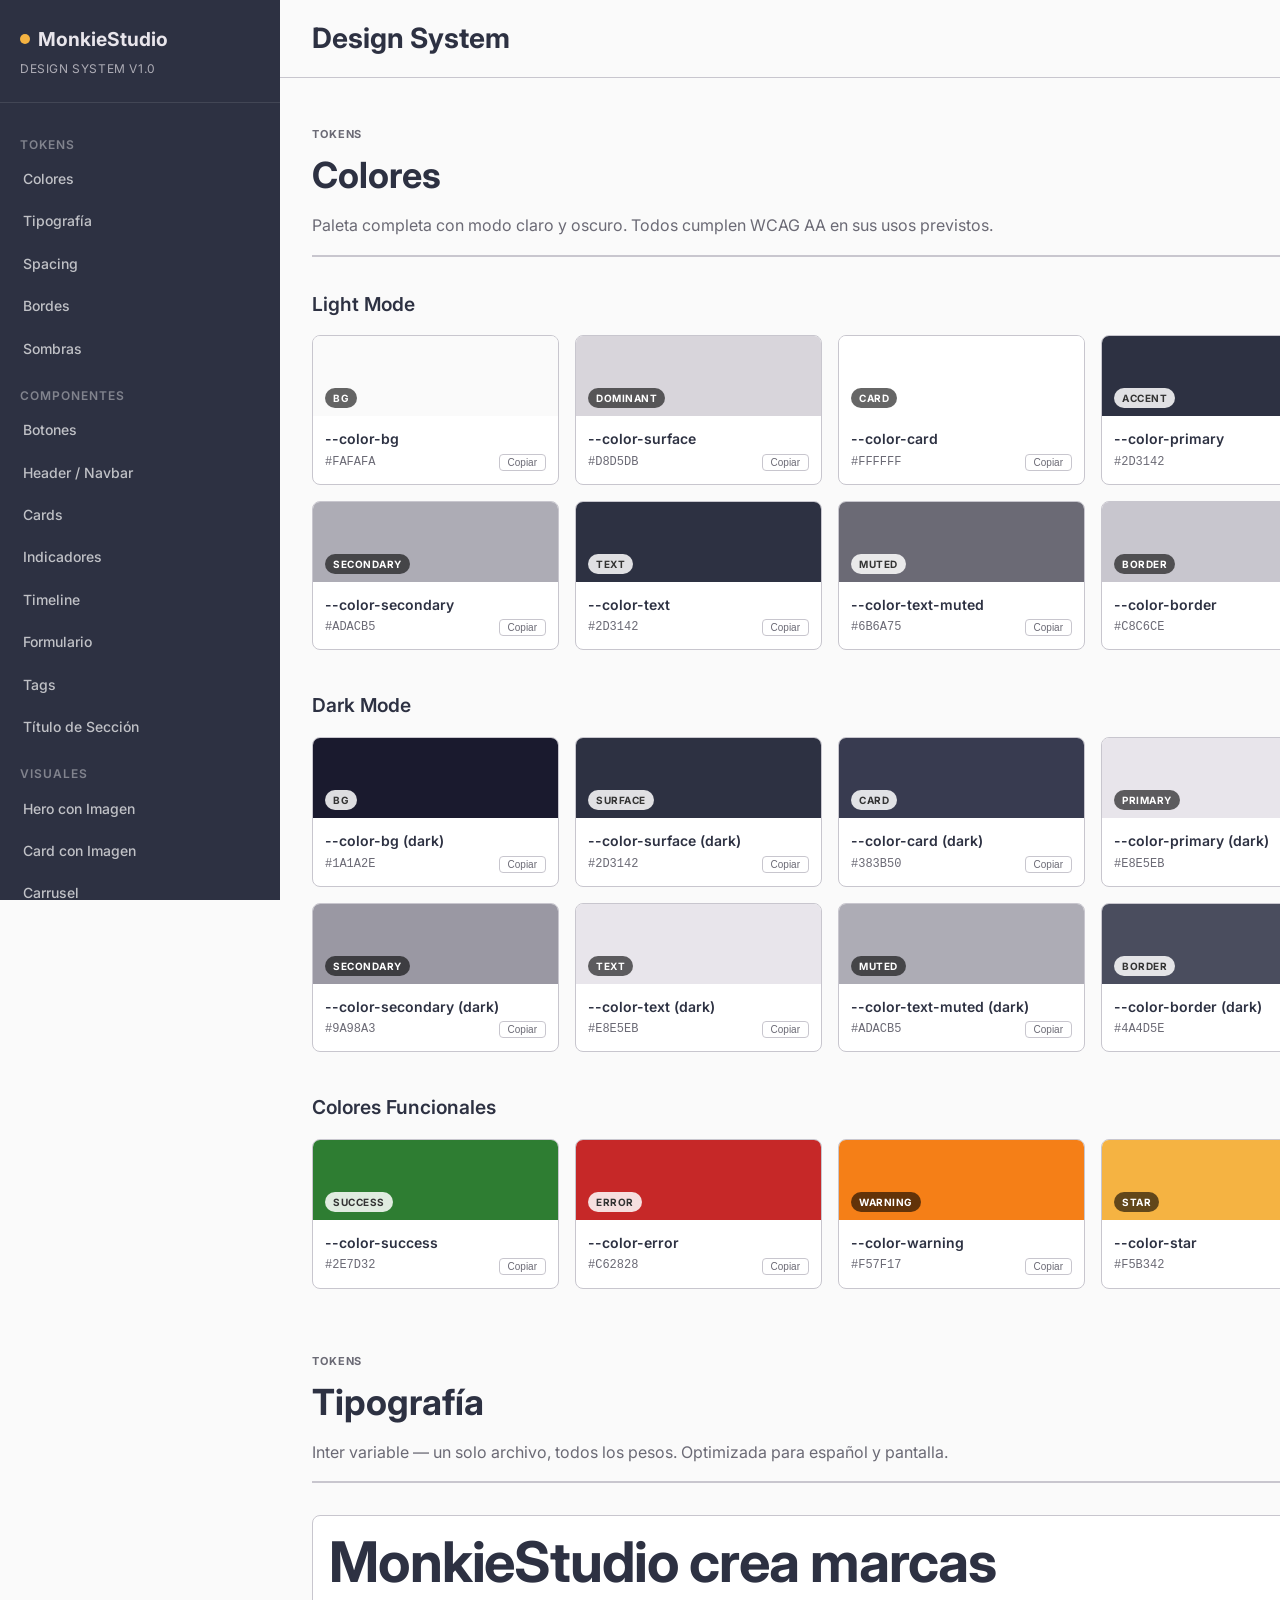
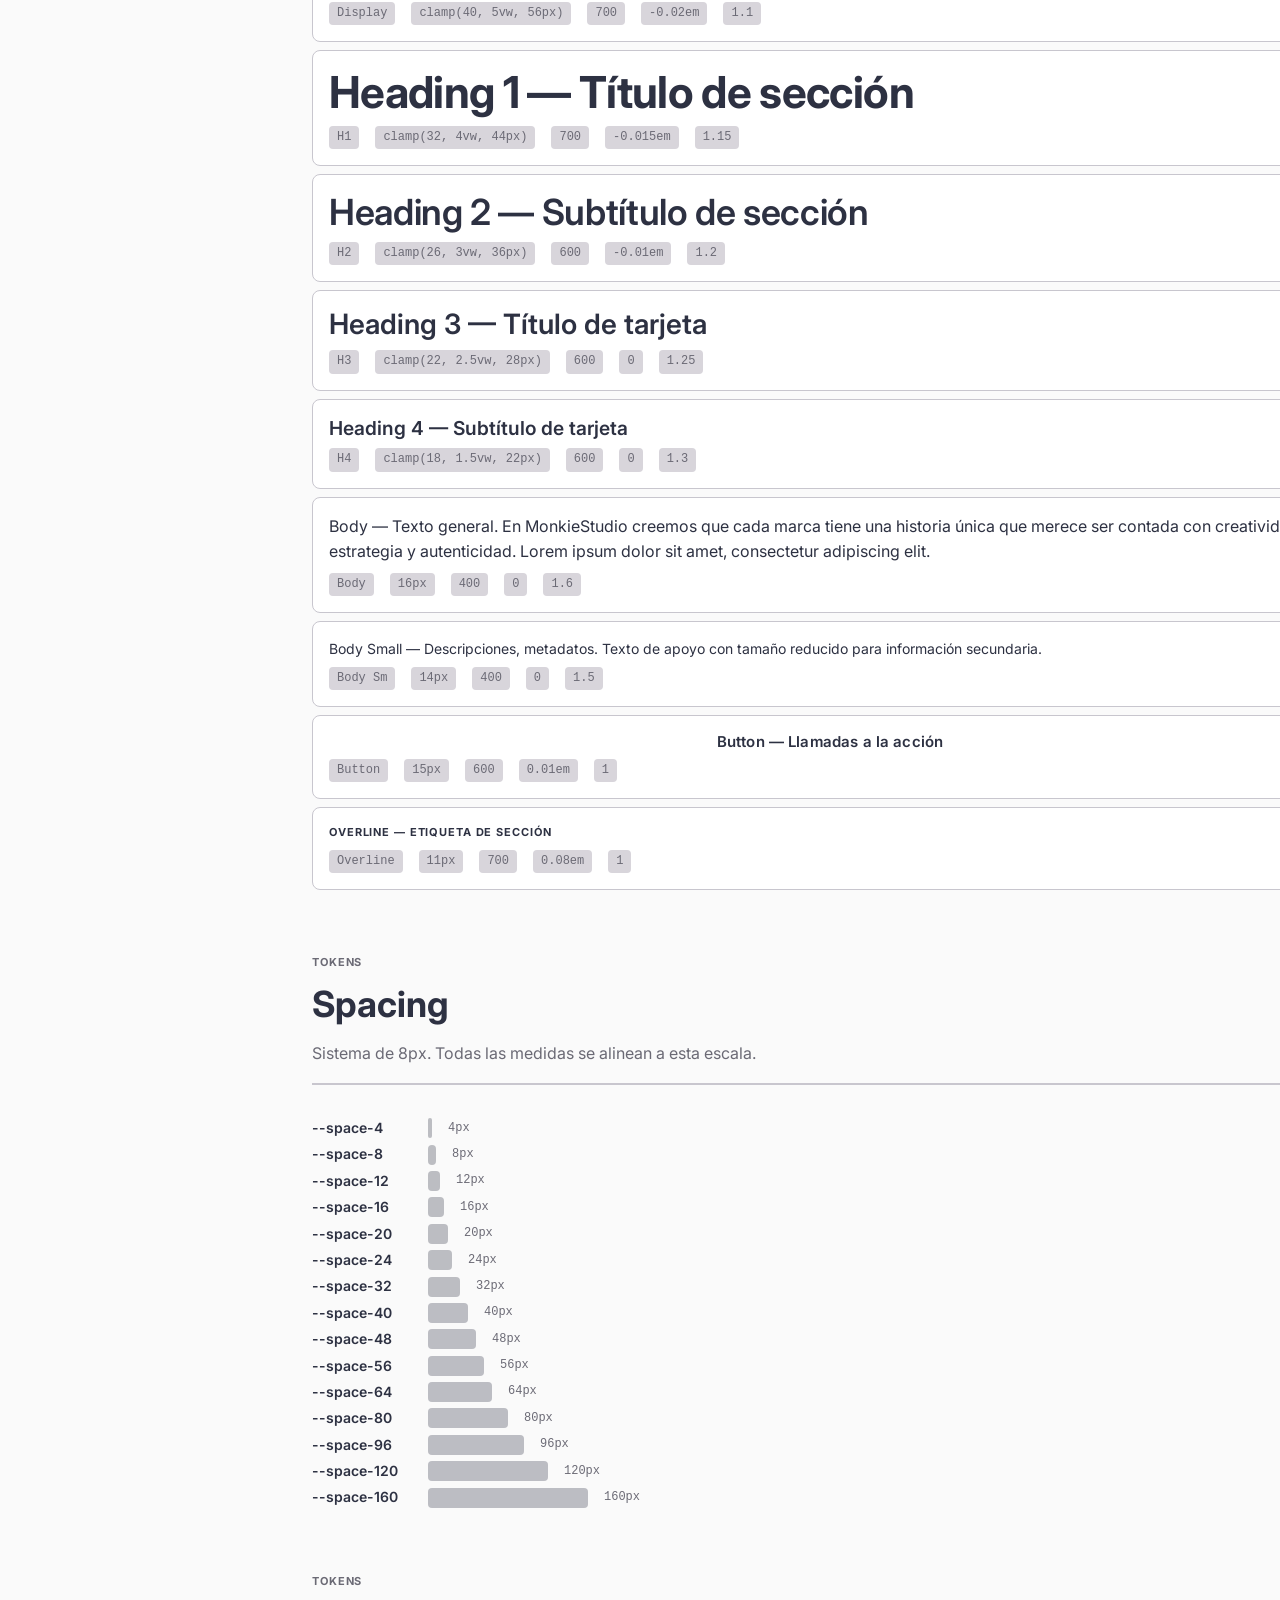
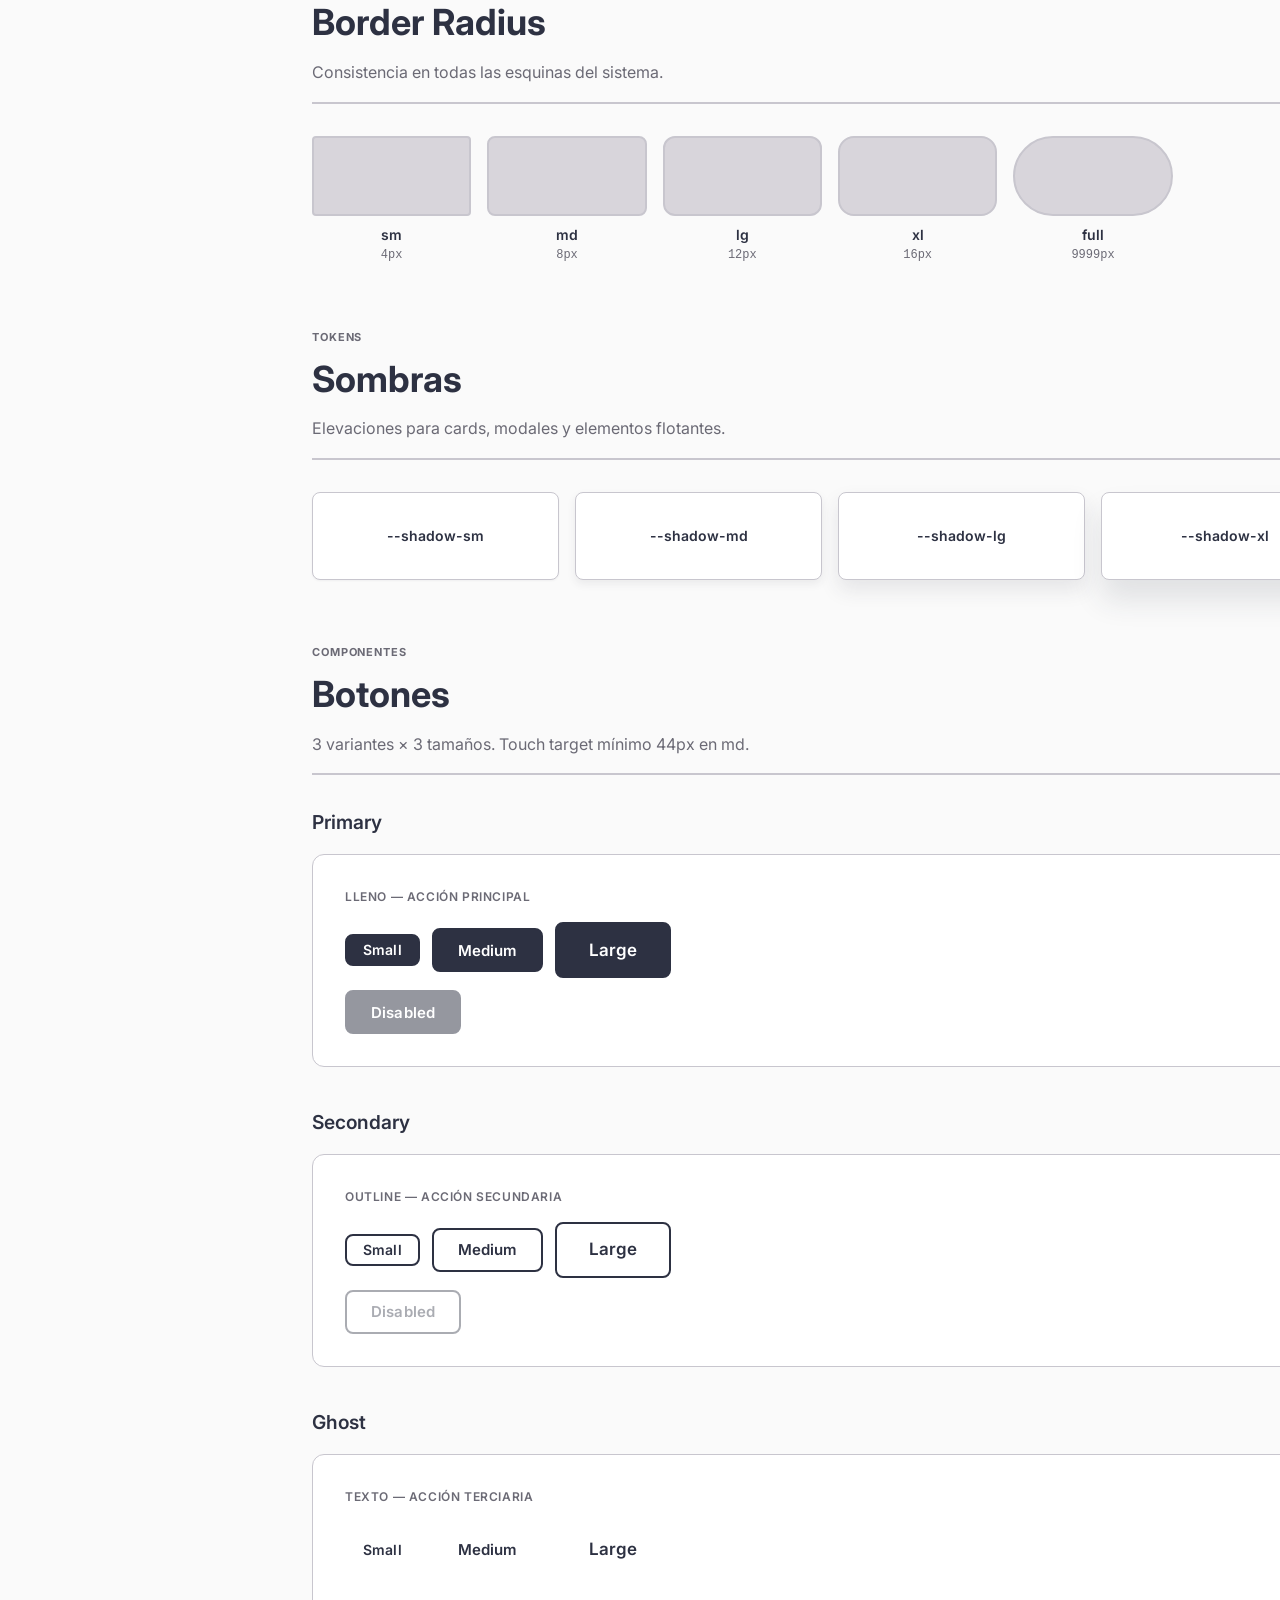
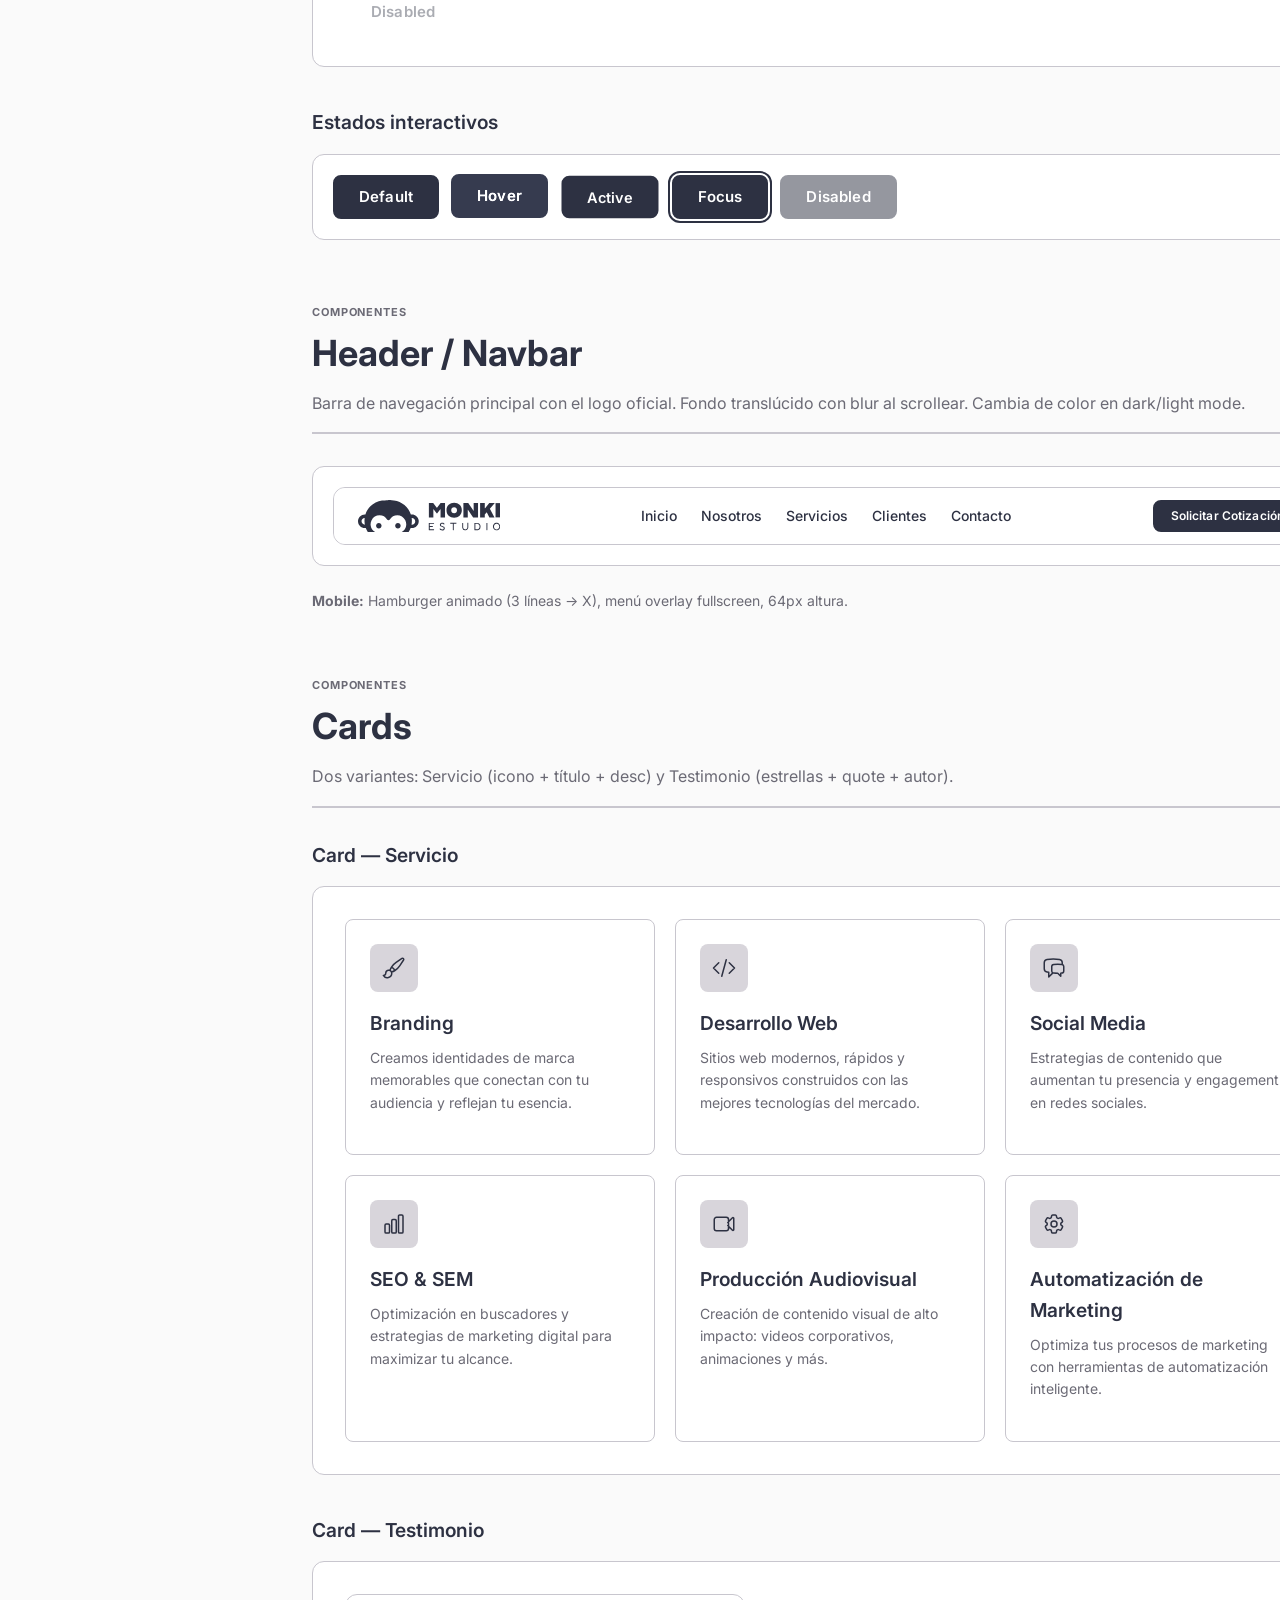
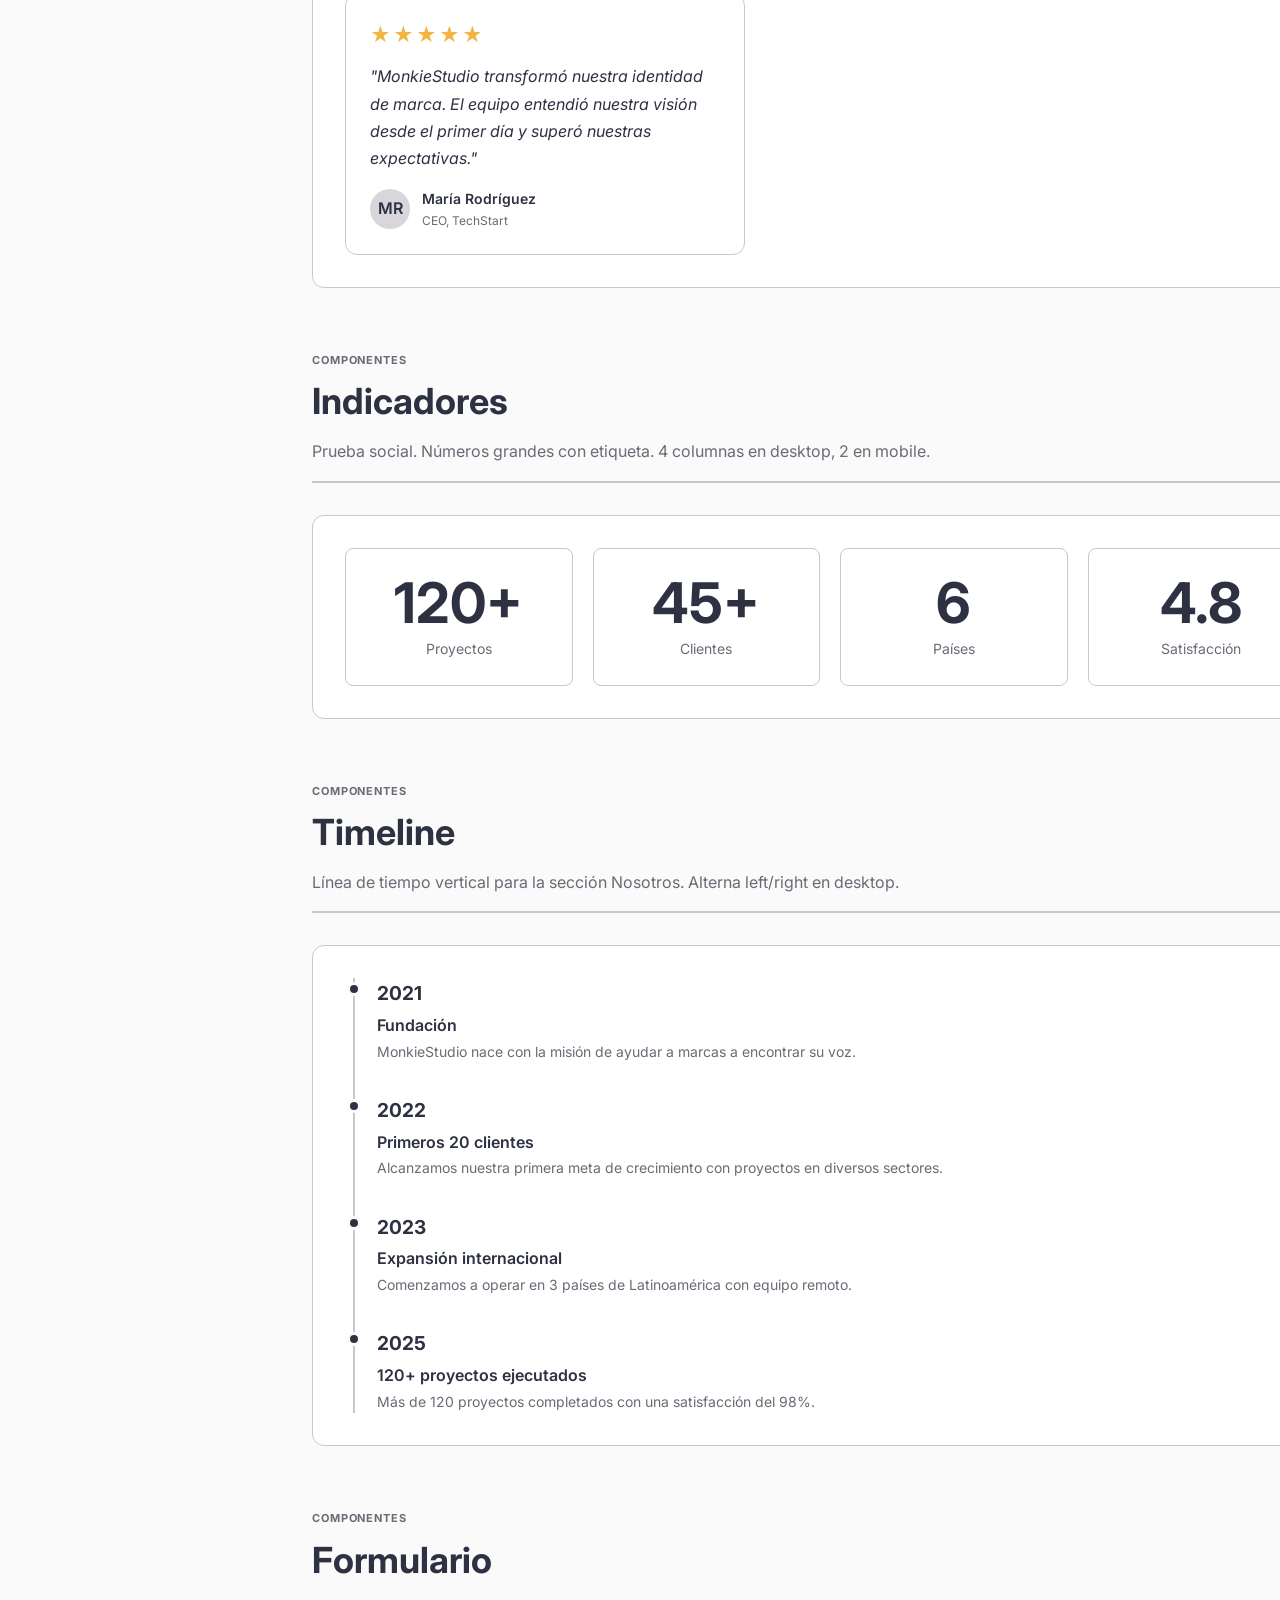
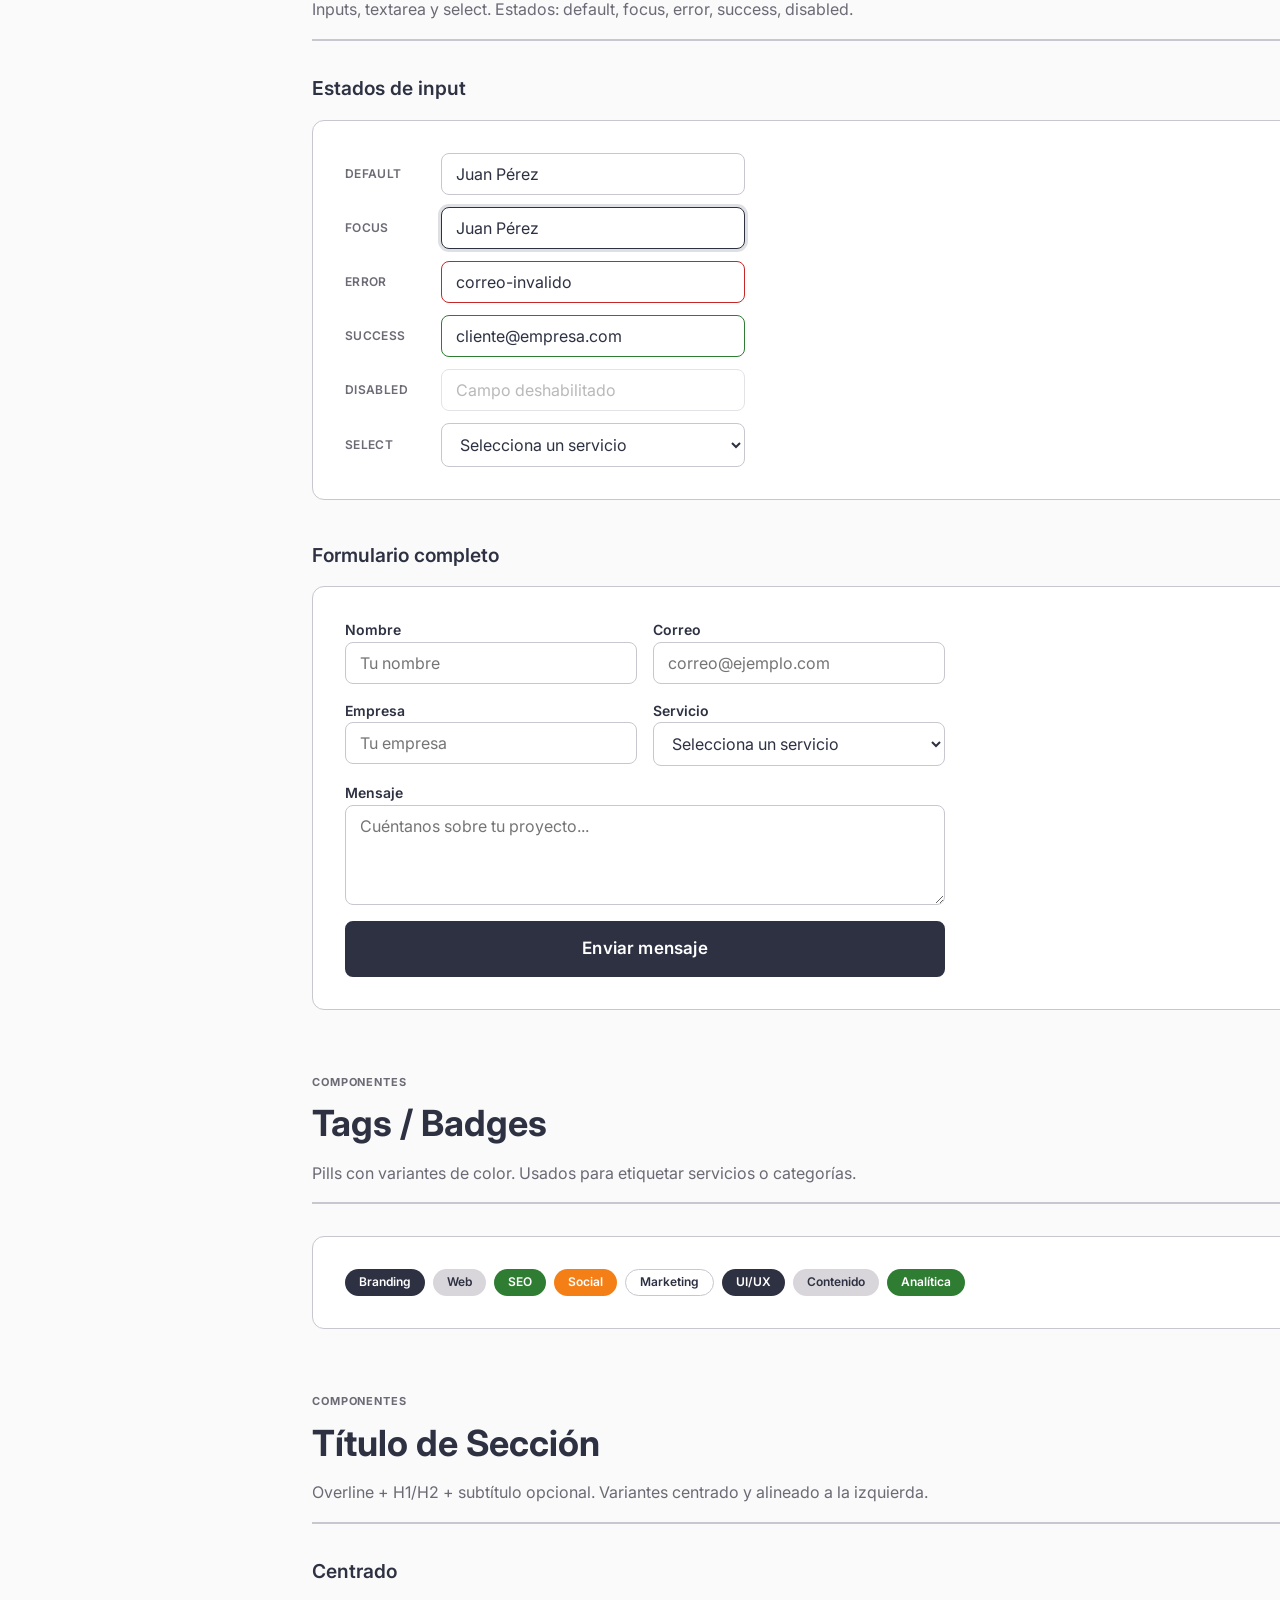
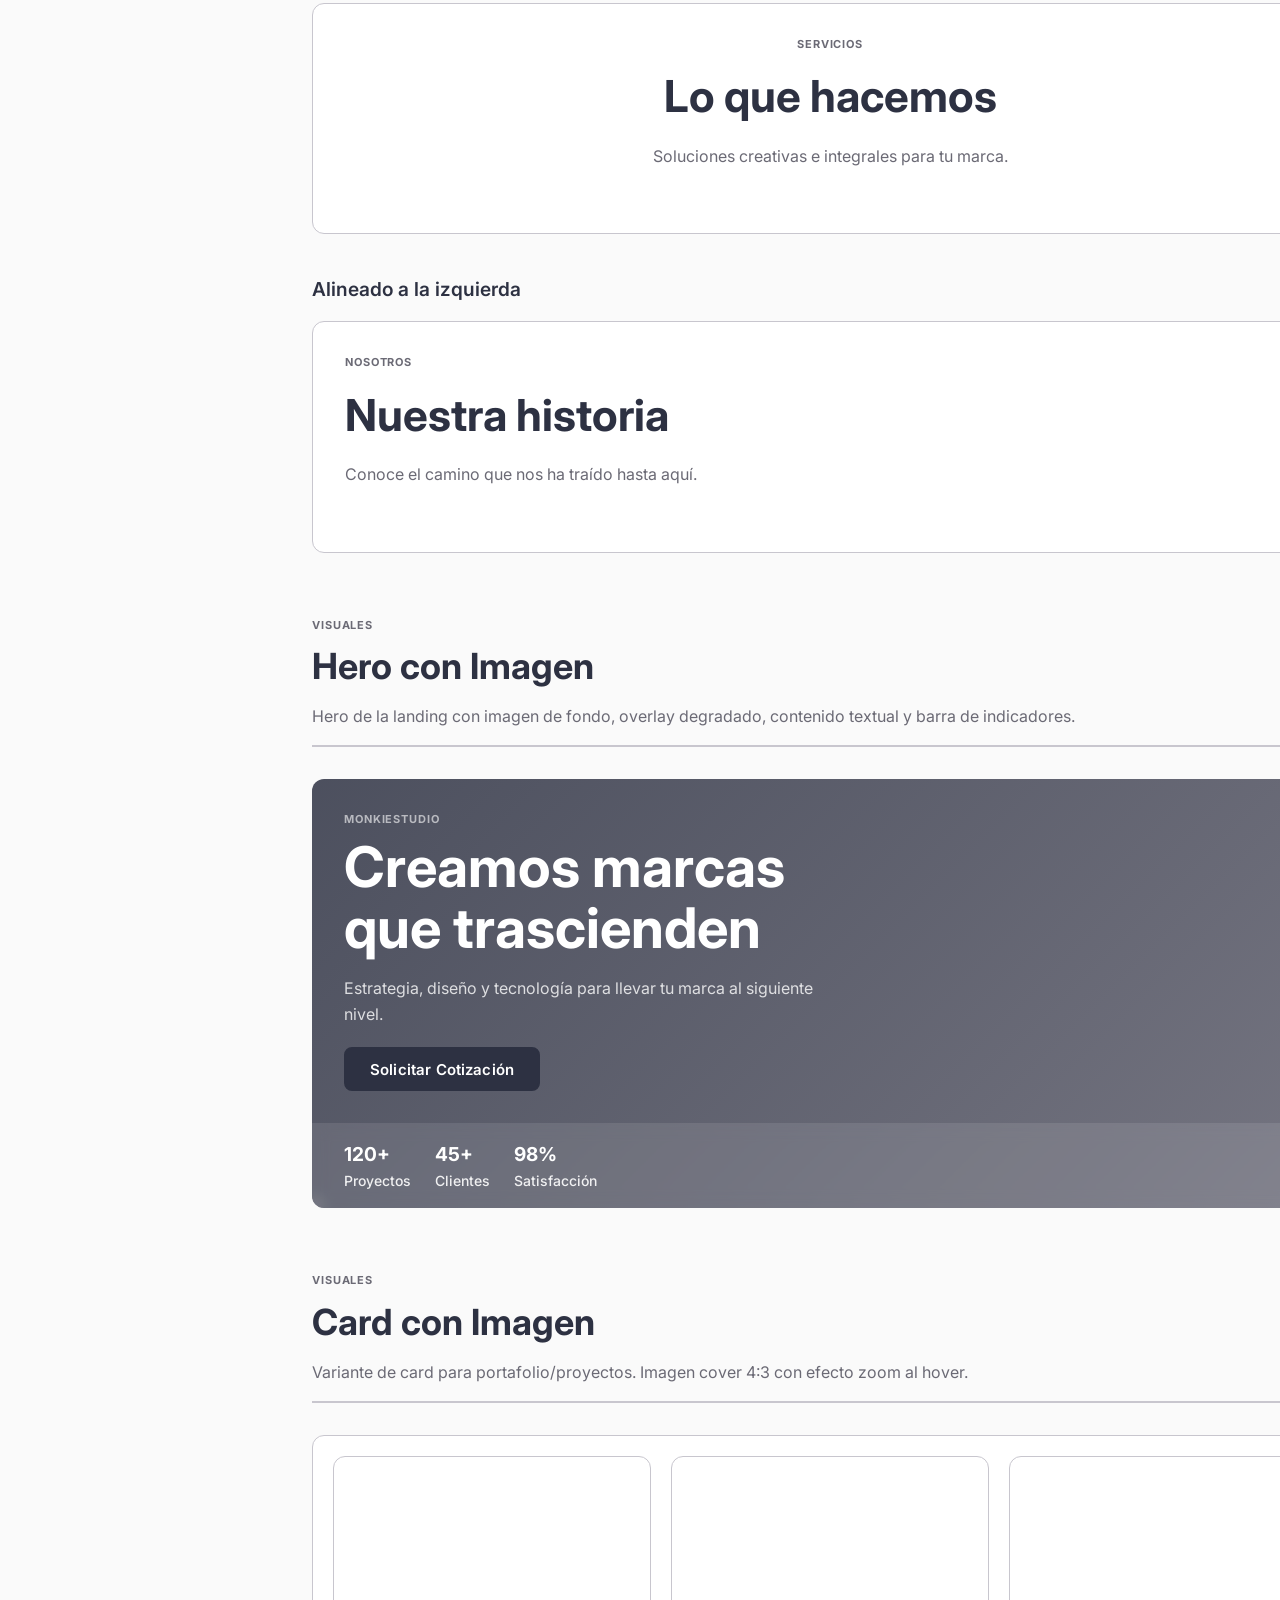
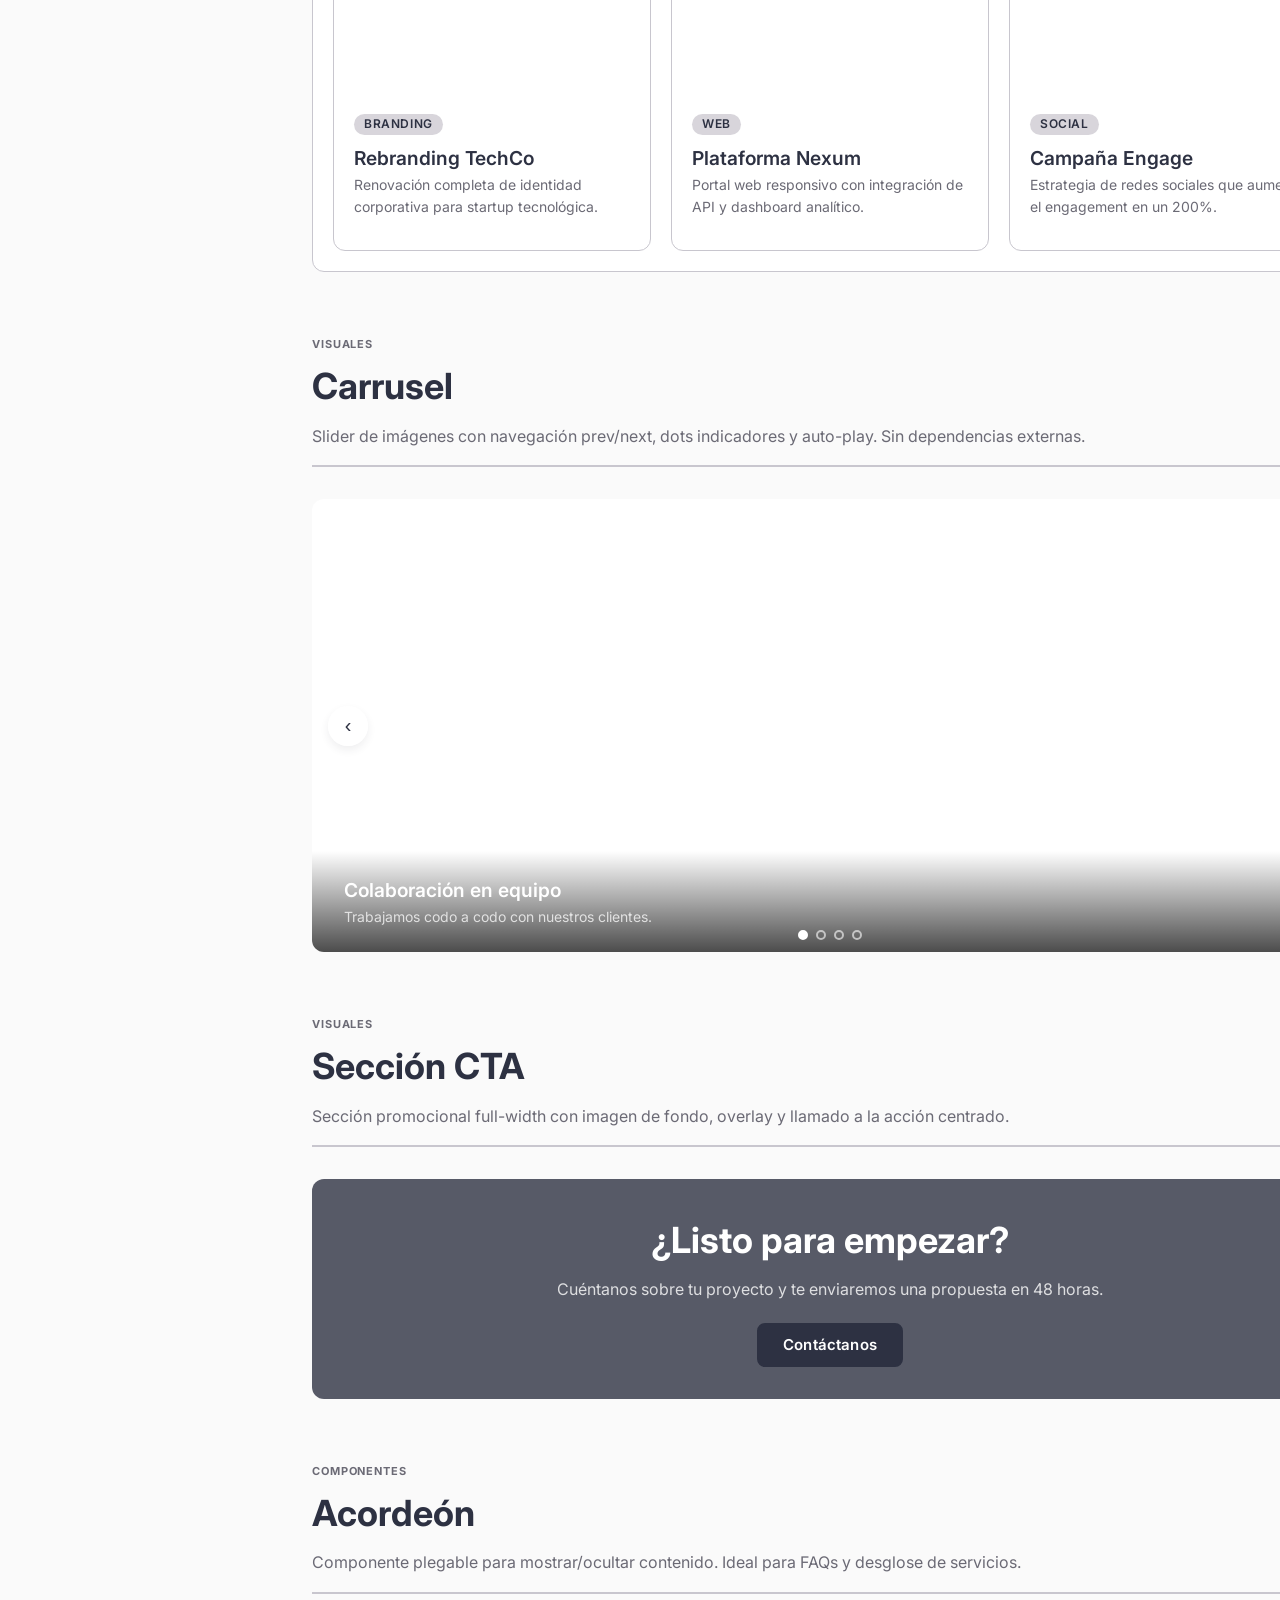
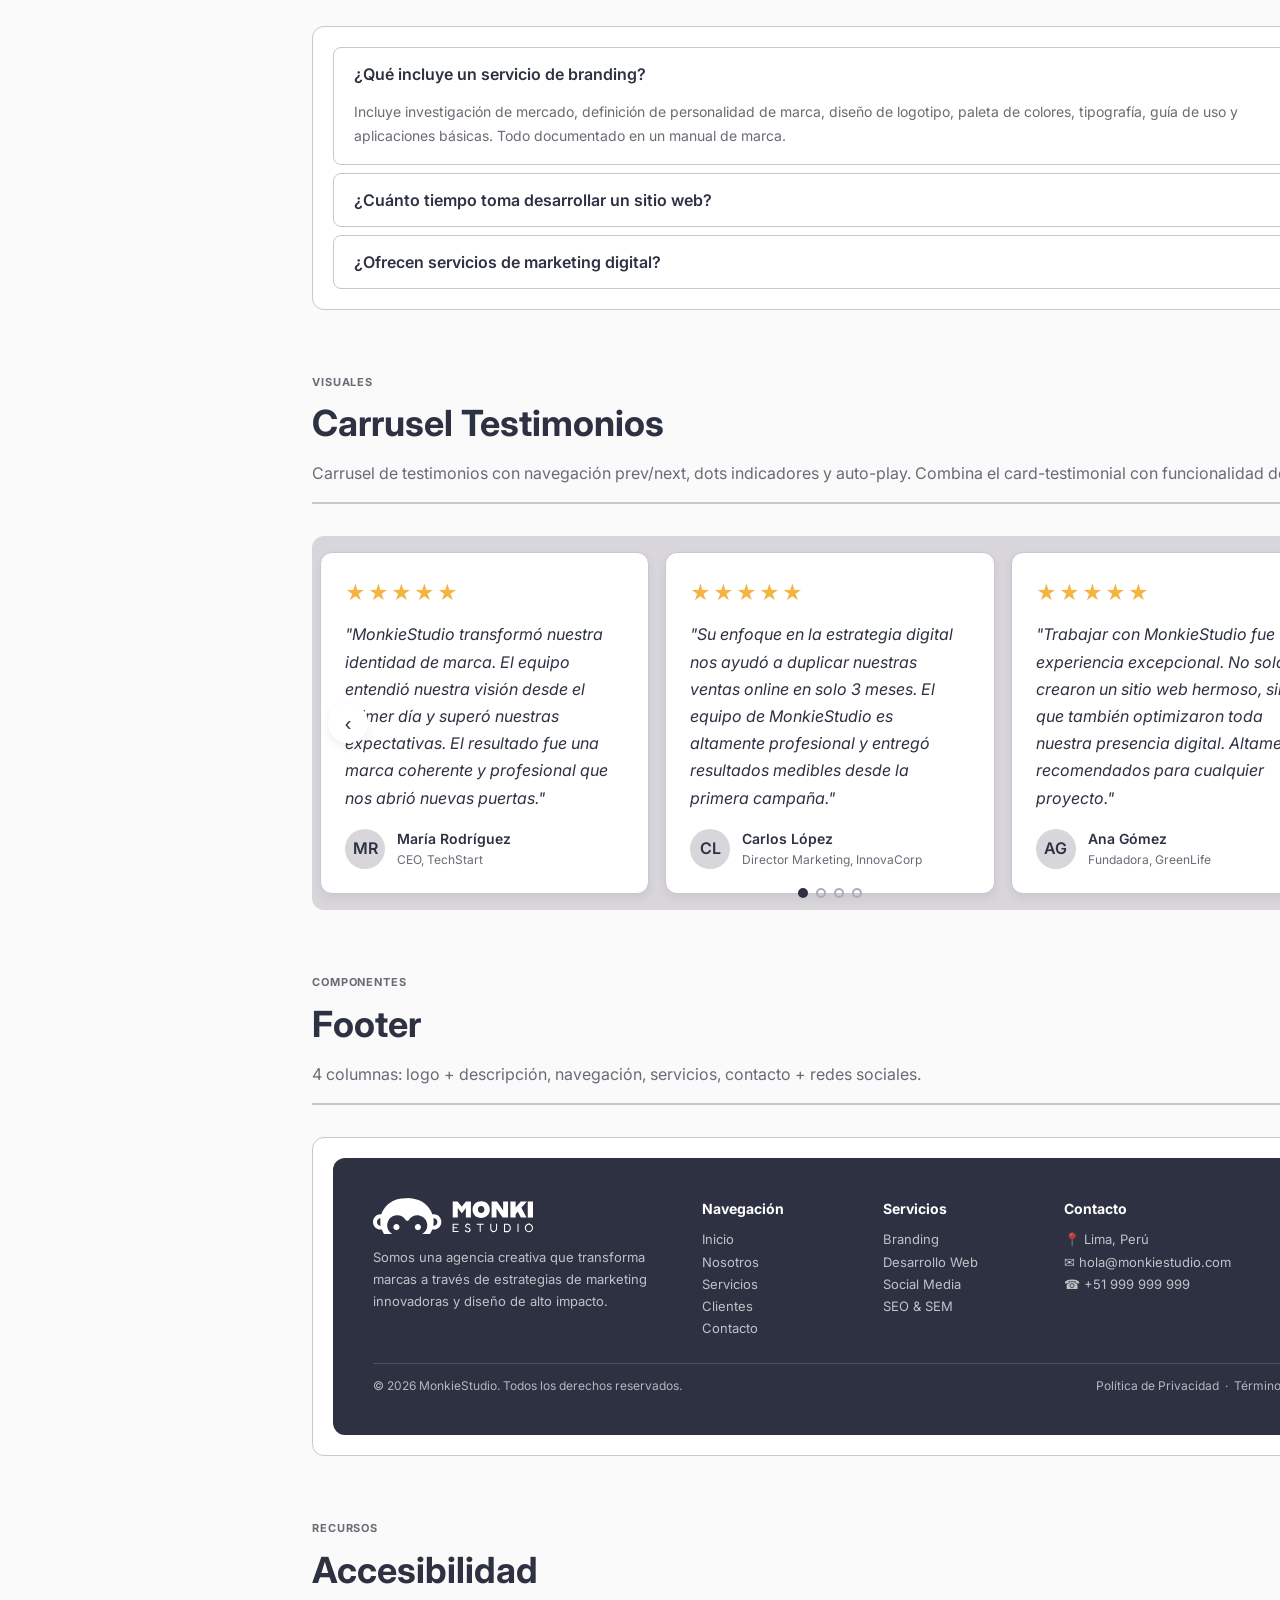
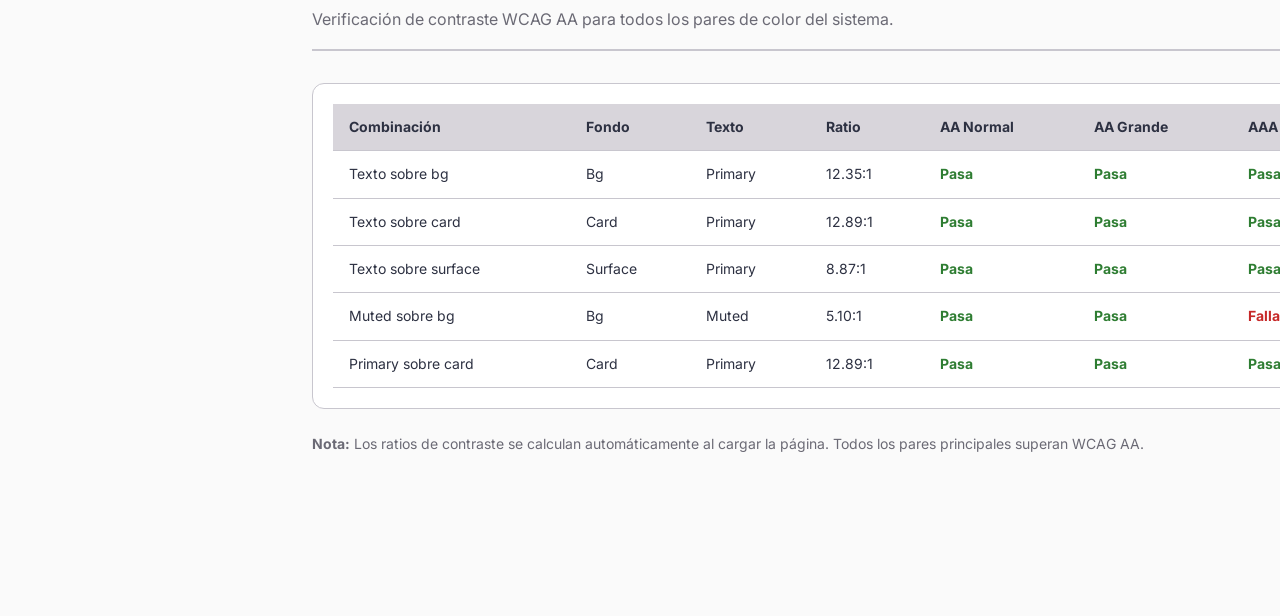
==== design-system.html @ 29a19bb0 "Primera version 1" ====
<!DOCTYPE html>
<html lang="es" data-theme="light">
<head>
  <meta charset="UTF-8">
  <meta name="viewport" content="width=device-width, initial-scale=1.0">
  <title>Design System — MonkieStudio</title>
  <link rel="preconnect" href="https://fonts.googleapis.com">
  <link rel="preconnect" href="https://fonts.gstatic.com" crossorigin>
  <link href="https://fonts.googleapis.com/css2?family=Inter:opsz,wght@14..32,300..700&display=swap" rel="stylesheet">
  <style>
    /* ===== DESIGN TOKENS ===== */
    :root {
      /* Light Mode */
      --color-bg: #FAFAFA;
      --color-surface: #D8D5DB;
      --color-card: #FFFFFF;
      --color-primary: #2D3142;
      --color-secondary: #ADACB5;
      --color-text: #2D3142;
      --color-text-muted: #6B6A75;
      --color-border: #C8C6CE;
      --color-success: #2E7D32;
      --color-error: #C62828;
      --color-warning: #F57F17;
      --color-star: #F5B342;
      --color-sidebar-bg: #2D3142;
      --color-sidebar-text: #E8E5EB;
      --color-sidebar-hover: #383B50;
      --color-sidebar-active: #4A4D5E;

      /* Typography */
      --font-family: 'Inter', -apple-system, BlinkMacSystemFont, sans-serif;
      --fs-display: clamp(2.5rem, 5vw, 3.5rem);
      --fs-h1: clamp(2rem, 4vw, 2.75rem);
      --fs-h2: clamp(1.625rem, 3vw, 2.25rem);
      --fs-h3: clamp(1.375rem, 2.5vw, 1.75rem);
      --fs-h4: clamp(1.125rem, 1.5vw, 1.375rem);
      --fs-body: 1rem;
      --fs-body-sm: 0.875rem;
      --fs-btn: 0.9375rem;
      --fs-caption: 0.75rem;
      --fs-overline: 0.6875rem;

      /* Spacing */
      --space-2: 2px;
      --space-4: 4px;
      --space-8: 8px;
      --space-12: 12px;
      --space-16: 16px;
      --space-20: 20px;
      --space-24: 24px;
      --space-32: 32px;
      --space-40: 40px;
      --space-48: 48px;
      --space-56: 56px;
      --space-64: 64px;
      --space-80: 80px;
      --space-96: 96px;
      --space-120: 120px;
      --space-160: 160px;

      /* Border Radius */
      --radius-sm: 4px;
      --radius-md: 8px;
      --radius-lg: 12px;
      --radius-xl: 16px;
      --radius-full: 9999px;

      /* Shadows */
      --shadow-sm: 0 1px 2px rgba(45,49,66,0.05);
      --shadow-md: 0 4px 8px rgba(45,49,66,0.08);
      --shadow-lg: 0 10px 20px rgba(45,49,66,0.10);
      --shadow-xl: 0 20px 30px rgba(45,49,66,0.12);

      --sidebar-width: 280px;
    }

    [data-theme="dark"] {
      --color-bg: #1A1A2E;
      --color-surface: #2D3142;
      --color-card: #383B50;
      --color-primary: #E8E5EB;
      --color-secondary: #9A98A3;
      --color-text: #E8E5EB;
      --color-text-muted: #ADACB5;
      --color-border: #4A4D5E;
      --color-success: #66BB6A;
      --color-error: #EF5350;
      --color-warning: #FFB74D;
      --color-star: #F5B342;
      --color-sidebar-bg: #0D0D1A;
      --color-sidebar-text: #E8E5EB;
      --color-sidebar-hover: #2D3142;
      --color-sidebar-active: #383B50;

      --shadow-sm: 0 1px 2px rgba(0,0,0,0.3);
      --shadow-md: 0 4px 8px rgba(0,0,0,0.4);
      --shadow-lg: 0 10px 20px rgba(0,0,0,0.5);
      --shadow-xl: 0 20px 30px rgba(0,0,0,0.6);
    }

    /* ===== RESET ===== */
    *, *::before, *::after {
      margin: 0;
      padding: 0;
      box-sizing: border-box;
    }

    html {
      scroll-behavior: smooth;
      scroll-padding-top: 24px;
    }

    body {
      font-family: var(--font-family);
      background: var(--color-bg);
      color: var(--color-text);
      line-height: 1.6;
      transition: background 0.3s ease, color 0.3s ease;
      display: flex;
    }

    /* ===== SIDEBAR ===== */
    .sidebar {
      position: fixed;
      top: 0;
      left: 0;
      width: var(--sidebar-width);
      height: 100vh;
      background: var(--color-sidebar-bg);
      color: var(--color-sidebar-text);
      z-index: 1000;
      overflow-y: auto;
      display: flex;
      flex-direction: column;
      transition: transform 0.3s ease;
    }

    .sidebar-header {
      padding: var(--space-24) var(--space-20);
      border-bottom: 1px solid rgba(255,255,255,0.1);
    }

    .sidebar-header .logo {
      display: flex;
      align-items: center;
      gap: var(--space-8);
      font-weight: 700;
      font-size: var(--fs-h4);
      color: var(--color-sidebar-text);
      text-decoration: none;
    }

    .sidebar-header .logo-dot {
      width: 10px;
      height: 10px;
      border-radius: 50%;
      background: var(--color-star);
    }

    .sidebar-header .version {
      font-size: var(--fs-caption);
      color: var(--color-secondary);
      margin-top: var(--space-4);
      text-transform: uppercase;
      letter-spacing: 0.05em;
    }

    .sidebar-nav {
      padding: var(--space-16) 0;
      flex: 1;
    }

    .sidebar-nav a {
      display: block;
      padding: var(--space-10, 10px) var(--space-20);
      color: rgba(255,255,255,0.7);
      text-decoration: none;
      font-size: var(--fs-body-sm);
      font-weight: 500;
      transition: all 0.2s ease;
      border-left: 3px solid transparent;
    }

    .sidebar-nav a:hover {
      background: var(--color-sidebar-hover);
      color: #fff;
    }

    .sidebar-nav a.active {
      background: var(--color-sidebar-active);
      color: #fff;
      border-left-color: var(--color-star);
    }

    .sidebar-nav .nav-label {
      padding: var(--space-16) var(--space-20) var(--space-4);
      font-size: var(--fs-caption);
      text-transform: uppercase;
      letter-spacing: 0.08em;
      color: rgba(255,255,255,0.4);
      font-weight: 600;
    }

    /* ===== MAIN ===== */
    .main {
      margin-left: var(--sidebar-width);
      flex: 1;
      min-height: 100vh;
    }

    .main-header {
      position: sticky;
      top: 0;
      z-index: 100;
      background: var(--color-bg);
      border-bottom: 1px solid var(--color-border);
      padding: var(--space-16) var(--space-32);
      display: flex;
      align-items: center;
      justify-content: space-between;
      transition: background 0.3s ease;
    }

    .main-header h1 {
      font-size: var(--fs-h3);
      font-weight: 700;
      color: var(--color-primary);
    }

    .main-header .header-actions {
      display: flex;
      align-items: center;
      gap: var(--space-16);
    }

    .main-header .header-actions span {
      font-size: var(--fs-body-sm);
      color: var(--color-text-muted);
    }

    .main-content {
      padding: var(--space-48) var(--space-32) var(--space-96);
      max-width: 1100px;
    }

    /* ===== THEME TOGGLE ===== */
    .theme-toggle {
      width: 44px;
      height: 44px;
      border-radius: var(--radius-md);
      border: 1px solid var(--color-border);
      background: var(--color-card);
      color: var(--color-text);
      cursor: pointer;
      display: flex;
      align-items: center;
      justify-content: center;
      font-size: 1.25rem;
      transition: all 0.3s ease;
      min-width: 44px;
      min-height: 44px;
    }

    .theme-toggle:hover {
      border-color: var(--color-primary);
      transform: rotate(15deg);
    }

    .theme-toggle:focus-visible {
      outline: 2px solid var(--color-primary);
      outline-offset: 2px;
    }

    /* ===== SECTIONS ===== */
    .ds-section {
      margin-bottom: var(--space-64);
    }

    .ds-section-header {
      margin-bottom: var(--space-32);
      padding-bottom: var(--space-16);
      border-bottom: 2px solid var(--color-border);
    }

    .ds-section-header .overline {
      font-size: var(--fs-overline);
      text-transform: uppercase;
      letter-spacing: 0.08em;
      font-weight: 700;
      color: var(--color-text-muted);
      margin-bottom: var(--space-4);
    }

    .ds-section-header h2 {
      font-size: var(--fs-h2);
      font-weight: 700;
      color: var(--color-primary);
    }

    .ds-section-header p {
      color: var(--color-text-muted);
      margin-top: var(--space-8);
      font-size: var(--fs-body);
    }

    .ds-subsection {
      margin-bottom: var(--space-40);
    }

    .ds-subsection h3 {
      font-size: var(--fs-h4);
      font-weight: 600;
      color: var(--color-primary);
      margin-bottom: var(--space-16);
    }

    .ds-subsection p {
      color: var(--color-text-muted);
      margin-bottom: var(--space-16);
      font-size: var(--fs-body-sm);
    }

    .ds-desc {
      font-size: var(--fs-body-sm);
      color: var(--color-text-muted);
      margin-bottom: var(--space-16);
    }

    /* ===== SWATCH GRID ===== */
    .swatch-grid {
      display: grid;
      grid-template-columns: repeat(auto-fill, minmax(200px, 1fr));
      gap: var(--space-16);
    }

    .swatch-card {
      background: var(--color-card);
      border-radius: var(--radius-md);
      overflow: hidden;
      border: 1px solid var(--color-border);
      transition: box-shadow 0.2s ease;
    }

    .swatch-card:hover {
      box-shadow: var(--shadow-md);
    }

    .swatch-preview {
      height: 80px;
      display: flex;
      align-items: flex-end;
      padding: var(--space-8) var(--space-12);
    }

    .swatch-preview .badge {
      font-size: 10px;
      font-weight: 700;
      padding: 2px 8px;
      border-radius: var(--radius-full);
      text-transform: uppercase;
      letter-spacing: 0.05em;
    }

    .swatch-preview .badge.light {
      background: rgba(255,255,255,0.85);
      color: #333;
    }

    .swatch-preview .badge.dark {
      background: rgba(0,0,0,0.6);
      color: #fff;
    }

    .swatch-info {
      padding: var(--space-12);
    }

    .swatch-info .token-name {
      font-size: var(--fs-body-sm);
      font-weight: 600;
      color: var(--color-text);
      word-break: break-all;
    }

    .swatch-info .token-hex {
      font-size: var(--fs-caption);
      color: var(--color-text-muted);
      margin-top: var(--space-2);
      font-family: 'SF Mono', 'Fira Code', monospace;
      display: flex;
      justify-content: space-between;
      align-items: center;
    }

    .swatch-info .token-hex button {
      background: none;
      border: 1px solid var(--color-border);
      border-radius: var(--radius-sm);
      padding: 2px 8px;
      font-size: 10px;
      cursor: pointer;
      color: var(--color-text-muted);
      transition: all 0.2s;
    }

    .swatch-info .token-hex button:hover {
      border-color: var(--color-primary);
      color: var(--color-primary);
    }

    /* ===== TYPOGRAPHY ===== */
    .typo-grid {
      display: flex;
      flex-direction: column;
      gap: var(--space-8);
    }

    .typo-item {
      display: flex;
      flex-direction: column;
      padding: var(--space-16);
      background: var(--color-card);
      border-radius: var(--radius-md);
      border: 1px solid var(--color-border);
    }

    .typo-item .preview {
      color: var(--color-text);
    }

    .typo-item .preview.display { font-size: var(--fs-display); font-weight: 700; letter-spacing: -0.02em; line-height: 1.1; }
    .typo-item .preview.h1 { font-size: var(--fs-h1); font-weight: 700; letter-spacing: -0.015em; line-height: 1.15; }
    .typo-item .preview.h2 { font-size: var(--fs-h2); font-weight: 600; letter-spacing: -0.01em; line-height: 1.2; }
    .typo-item .preview.h3 { font-size: var(--fs-h3); font-weight: 600; letter-spacing: 0; line-height: 1.25; }
    .typo-item .preview.h4 { font-size: var(--fs-h4); font-weight: 600; letter-spacing: 0; line-height: 1.3; }
    .typo-item .preview.body { font-size: var(--fs-body); font-weight: 400; line-height: 1.6; }
    .typo-item .preview.body-sm { font-size: var(--fs-body-sm); font-weight: 400; line-height: 1.5; }
    .typo-item .preview.btn { font-size: var(--fs-btn); font-weight: 600; letter-spacing: 0.01em; line-height: 1; }
    .typo-item .preview.overline { font-size: var(--fs-overline); font-weight: 700; letter-spacing: 0.08em; text-transform: uppercase; }

    .typo-item .meta {
      display: flex;
      gap: var(--space-16);
      margin-top: var(--space-8);
      font-size: var(--fs-caption);
      color: var(--color-text-muted);
      font-family: 'SF Mono', 'Fira Code', monospace;
    }

    .typo-item .meta span {
      background: var(--color-surface);
      padding: 2px 8px;
      border-radius: var(--radius-sm);
    }

    /* ===== SPACING ===== */
    .spacing-grid {
      display: flex;
      flex-direction: column;
      gap: var(--space-4);
    }

    .spacing-item {
      display: flex;
      align-items: center;
      gap: var(--space-16);
    }

    .spacing-item .label {
      min-width: 100px;
      font-size: var(--fs-body-sm);
      font-weight: 600;
      color: var(--color-text);
    }

    .spacing-item .bar {
      height: 20px;
      background: var(--color-primary);
      border-radius: var(--radius-sm);
      opacity: 0.3;
      transition: background 0.3s;
    }

    .spacing-item .value {
      font-size: var(--fs-caption);
      color: var(--color-text-muted);
      font-family: monospace;
    }

    /* ===== BORDER RADIUS ===== */
    .radius-grid {
      display: grid;
      grid-template-columns: repeat(auto-fill, minmax(150px, 1fr));
      gap: var(--space-16);
    }

    .radius-box {
      width: 100%;
      height: 80px;
      background: var(--color-surface);
      border: 2px solid var(--color-border);
    }

    .radius-box.sm { border-radius: var(--radius-sm); }
    .radius-box.md { border-radius: var(--radius-md); }
    .radius-box.lg { border-radius: var(--radius-lg); }
    .radius-box.xl { border-radius: var(--radius-xl); }
    .radius-box.full { border-radius: var(--radius-full); }

    .radius-label {
      margin-top: var(--space-8);
      font-size: var(--fs-body-sm);
      font-weight: 600;
      text-align: center;
    }

    .radius-label .val {
      font-weight: 400;
      color: var(--color-text-muted);
      font-family: monospace;
      font-size: var(--fs-caption);
      display: block;
    }

    /* ===== SHADOWS ===== */
    .shadow-grid {
      display: grid;
      grid-template-columns: repeat(auto-fill, minmax(200px, 1fr));
      gap: var(--space-16);
    }

    .shadow-box {
      background: var(--color-card);
      border-radius: var(--radius-md);
      padding: var(--space-32);
      text-align: center;
      font-size: var(--fs-body-sm);
      font-weight: 600;
      border: 1px solid var(--color-border);
    }

    .shadow-box.sm { box-shadow: var(--shadow-sm); }
    .shadow-box.md { box-shadow: var(--shadow-md); }
    .shadow-box.lg { box-shadow: var(--shadow-lg); }
    .shadow-box.xl { box-shadow: var(--shadow-xl); }

    /* ===== COMPONENT SHOWCASE ===== */
    .component-showcase {
      background: var(--color-card);
      border: 1px solid var(--color-border);
      border-radius: var(--radius-lg);
      padding: var(--space-32);
      margin-bottom: var(--space-24);
    }

    .component-showcase.compact {
      padding: var(--space-20);
    }

    .component-showcase .showcase-label {
      font-size: var(--fs-caption);
      font-weight: 600;
      text-transform: uppercase;
      letter-spacing: 0.05em;
      color: var(--color-text-muted);
      margin-bottom: var(--space-16);
    }

    /* ===== BUTTONS ===== */
    .btn-group {
      display: flex;
      flex-wrap: wrap;
      gap: var(--space-12);
      align-items: center;
    }

    .btn {
      display: inline-flex;
      align-items: center;
      justify-content: center;
      gap: var(--space-8);
      font-family: var(--font-family);
      font-size: var(--fs-btn);
      font-weight: 600;
      letter-spacing: 0.01em;
      line-height: 1;
      border: 2px solid transparent;
      border-radius: var(--radius-md);
      cursor: pointer;
      transition: all 0.2s ease;
      text-decoration: none;
      white-space: nowrap;
    }

    .btn:focus-visible {
      outline: 2px solid var(--color-primary);
      outline-offset: 2px;
    }

    .btn-sm { padding: 0.375rem 1rem; font-size: var(--fs-body-sm); height: 32px; }
    .btn-md { padding: 0.625rem 1.5rem; font-size: var(--fs-btn); height: 44px; }
    .btn-lg { padding: 0.875rem 2rem; font-size: 1.0625rem; height: 56px; }

    .btn-primary {
      background: var(--color-primary);
      color: var(--color-card);
      border-color: var(--color-primary);
    }

    .btn-primary:hover {
      filter: brightness(1.2);
      transform: translateY(-1px);
    }

    .btn-primary:active {
      transform: scale(0.97);
    }

    .btn-primary:disabled {
      opacity: 0.5;
      cursor: not-allowed;
      filter: none;
      transform: none;
    }

    .btn-secondary {
      background: transparent;
      color: var(--color-primary);
      border-color: var(--color-primary);
    }

    .btn-secondary:hover {
      background: var(--color-primary);
      color: var(--color-card);
      transform: translateY(-1px);
    }

    .btn-secondary:active {
      transform: scale(0.97);
    }

    .btn-secondary:disabled {
      opacity: 0.4;
      cursor: not-allowed;
      transform: none;
    }

    .btn-ghost {
      background: transparent;
      color: var(--color-text);
      border-color: transparent;
    }

    .btn-ghost:hover {
      background: var(--color-surface);
    }

    .btn-ghost:disabled {
      opacity: 0.4;
      cursor: not-allowed;
    }

    /* ===== CARDS ===== */
    .card-grid {
      display: grid;
      grid-template-columns: repeat(auto-fill, minmax(250px, 1fr));
      gap: var(--space-20);
    }

    .card-service {
      background: var(--color-card);
      border: 1px solid var(--color-border);
      border-radius: var(--radius-md);
      padding: var(--space-24);
      transition: all 0.3s ease;
    }

    .card-service:hover {
      transform: translateY(-4px);
      box-shadow: var(--shadow-lg);
    }

    .card-service .icon {
      width: 48px;
      height: 48px;
      border-radius: var(--radius-md);
      background: var(--color-surface);
      display: flex;
      align-items: center;
      justify-content: center;
      margin-bottom: var(--space-16);
    }

    .card-service .icon svg {
      width: 24px;
      height: 24px;
      stroke: var(--color-primary);
      stroke-width: 1.5;
    }

    .card-service h4 {
      font-size: var(--fs-h4);
      font-weight: 600;
      color: var(--color-primary);
      margin-bottom: var(--space-8);
    }

    .card-service p {
      font-size: var(--fs-body-sm);
      color: var(--color-text-muted);
      line-height: 1.6;
    }

    .card-testimonial {
      background: var(--color-card);
      border: 1px solid var(--color-border);
      border-radius: var(--radius-lg);
      padding: var(--space-24);
      max-width: 400px;
    }

    .card-testimonial .stars {
      color: var(--color-star);
      font-size: 1.25rem;
      letter-spacing: 2px;
      margin-bottom: var(--space-12);
    }

    .card-testimonial blockquote {
      font-size: var(--fs-body);
      color: var(--color-text);
      line-height: 1.7;
      font-style: italic;
      margin-bottom: var(--space-16);
    }

    .card-testimonial .author {
      display: flex;
      align-items: center;
      gap: var(--space-12);
    }

    .card-testimonial .author .avatar {
      width: 40px;
      height: 40px;
      border-radius: 50%;
      background: var(--color-surface);
      display: flex;
      align-items: center;
      justify-content: center;
      font-size: 1rem;
      font-weight: 600;
      color: var(--color-primary);
    }

    .card-testimonial .author .info .name {
      font-size: var(--fs-body-sm);
      font-weight: 600;
      color: var(--color-primary);
    }

    .card-testimonial .author .info .role {
      font-size: var(--fs-caption);
      color: var(--color-text-muted);
    }

    /* ===== TESTIMONIAL CAROUSEL ===== */
    .carousel-testimonios {
      position: relative;
      border-radius: var(--radius-lg);
      overflow: hidden;
      background: var(--color-surface);
    }

    .carousel-testimonios .carousel-track {
      display: flex;
      transition: transform 0.5s ease;
    }

    .carousel-testimonios .carousel-slide {
      flex: 0 0 33.333%;
      min-width: 0;
      height: auto;
      background: none;
      padding: var(--space-16) var(--space-8);
      box-sizing: border-box;
      display: flex;
      justify-content: center;
      align-items: stretch;
    }

    .carousel-testimonios .card-testimonial {
      width: 100%;
      box-shadow: var(--shadow-md);
      margin: 0;
    }

    @media (max-width: 991px) {
      .carousel-testimonios .carousel-slide {
        flex: 0 0 50%;
        min-width: 0;
      }
    }

    @media (max-width: 575px) {
      .carousel-testimonios .carousel-slide {
        flex: 0 0 100%;
        min-width: 0;
      }
    }

    .carousel-testimonios .carousel-btn {
      position: absolute;
      top: 50%;
      transform: translateY(-50%);
      z-index: 2;
      width: 40px;
      height: 40px;
      border-radius: 50%;
      border: none;
      background: var(--color-card);
      color: var(--color-primary);
      font-size: 1.25rem;
      cursor: pointer;
      display: flex;
      align-items: center;
      justify-content: center;
      transition: all 0.2s;
      box-shadow: var(--shadow-md);
    }

    .carousel-testimonios .carousel-btn:hover {
      background: var(--color-primary);
      color: #fff;
      transform: translateY(-50%) scale(1.1);
    }

    .carousel-testimonios .carousel-btn.prev { left: var(--space-16); }
    .carousel-testimonios .carousel-btn.next { right: var(--space-16); }

    .carousel-testimonios .carousel-dots {
      position: absolute;
      bottom: var(--space-12);
      left: 50%;
      transform: translateX(-50%);
      display: flex;
      gap: var(--space-8);
      z-index: 2;
    }

    .carousel-testimonios .carousel-dot {
      width: 10px;
      height: 10px;
      border-radius: 50%;
      border: 2px solid var(--color-secondary);
      background: transparent;
      cursor: pointer;
      transition: all 0.2s;
      padding: 0;
    }

    .carousel-testimonios .carousel-dot.active {
      background: var(--color-primary);
      border-color: var(--color-primary);
    }

    /* ===== STATS ===== */
    .stats-grid {
      display: grid;
      grid-template-columns: repeat(4, 1fr);
      gap: var(--space-20);
    }

    .stat-item {
      text-align: center;
      padding: var(--space-24);
      background: var(--color-card);
      border: 1px solid var(--color-border);
      border-radius: var(--radius-md);
    }

    .stat-item .number {
      font-size: var(--fs-display);
      font-weight: 700;
      color: var(--color-primary);
      line-height: 1.1;
    }

    .stat-item .label {
      font-size: var(--fs-body-sm);
      color: var(--color-text-muted);
      margin-top: var(--space-4);
    }

    /* ===== TIMELINE ===== */
    .timeline {
      position: relative;
      padding-left: var(--space-32);
      max-width: 600px;
    }

    .timeline::before {
      content: '';
      position: absolute;
      left: 8px;
      top: 0;
      bottom: 0;
      width: 2px;
      background: var(--color-border);
    }

    .timeline-item {
      position: relative;
      margin-bottom: var(--space-32);
    }

    .timeline-item:last-child {
      margin-bottom: 0;
    }

    .timeline-item .dot {
      position: absolute;
      left: calc(-1 * var(--space-32) + 2px);
      top: 4px;
      width: 14px;
      height: 14px;
      border-radius: 50%;
      background: var(--color-primary);
      border: 3px solid var(--color-bg);
    }

    .timeline-item .year {
      font-size: var(--fs-h4);
      font-weight: 700;
      color: var(--color-primary);
    }

    .timeline-item .title {
      font-size: var(--fs-body);
      font-weight: 600;
      color: var(--color-text);
      margin-top: var(--space-4);
    }

    .timeline-item .desc {
      font-size: var(--fs-body-sm);
      color: var(--color-text-muted);
      margin-top: var(--space-2);
    }

    /* ===== FORM ELEMENTS ===== */
    .form-grid {
      display: grid;
      grid-template-columns: 1fr 1fr;
      gap: var(--space-16);
      max-width: 600px;
    }

    .form-grid .full-width {
      grid-column: 1 / -1;
    }

    .form-group {
      display: flex;
      flex-direction: column;
      gap: var(--space-6);
    }

    .form-group label {
      font-size: var(--fs-body-sm);
      font-weight: 600;
      color: var(--color-text);
    }

    .form-group input,
    .form-group select,
    .form-group textarea {
      font-family: var(--font-family);
      font-size: var(--fs-body);
      color: var(--color-text);
      background: var(--color-card);
      border: 1px solid var(--color-border);
      border-radius: var(--radius-md);
      padding: 0.625rem 0.875rem;
      transition: all 0.2s ease;
      width: 100%;
    }

    .form-group input:focus,
    .form-group select:focus,
    .form-group textarea:focus {
      outline: none;
      border-color: var(--color-primary);
      box-shadow: 0 0 0 3px rgba(45,49,66,0.15);
    }

    .form-group input.error,
    .form-group textarea.error {
      border-color: var(--color-error);
    }

    .form-group input.error:focus,
    .form-group textarea.error:focus {
      box-shadow: 0 0 0 3px rgba(198,40,40,0.15);
    }

    .form-group input.success,
    .form-group textarea.success {
      border-color: var(--color-success);
    }

    .form-group textarea {
      min-height: 100px;
      resize: vertical;
    }

    .form-group .helper {
      font-size: var(--fs-caption);
      color: var(--color-text-muted);
    }

    .form-group .helper.error {
      color: var(--color-error);
    }

    .form-group .helper.success {
      color: var(--color-success);
    }

    /* State showcases */
    .input-states {
      display: flex;
      flex-direction: column;
      gap: var(--space-12);
      max-width: 400px;
    }

    .input-state-row {
      display: flex;
      align-items: center;
      gap: var(--space-16);
    }

    .input-state-row .state-label {
      min-width: 80px;
      font-size: var(--fs-caption);
      font-weight: 600;
      color: var(--color-text-muted);
      text-transform: uppercase;
      letter-spacing: 0.03em;
    }

    .input-state-row input,
    .input-state-row select {
      font-family: var(--font-family);
      font-size: var(--fs-body);
      color: var(--color-text);
      background: var(--color-card);
      border: 1px solid var(--color-border);
      border-radius: var(--radius-md);
      padding: 0.625rem 0.875rem;
      transition: all 0.2s ease;
      flex: 1;
    }

    .input-state-row input:focus {
      outline: none;
      border-color: var(--color-primary);
      box-shadow: 0 0 0 3px rgba(45,49,66,0.15);
    }

    .input-state-row input.input-error {
      border-color: var(--color-error);
    }

    .input-state-row input.input-success {
      border-color: var(--color-success);
    }

    .input-state-row input:disabled {
      opacity: 0.5;
      cursor: not-allowed;
    }

    /* ===== TAGS ===== */
    .tags-group {
      display: flex;
      flex-wrap: wrap;
      gap: var(--space-8);
    }

    .tag {
      display: inline-flex;
      align-items: center;
      padding: 0.25rem 0.875rem;
      font-size: var(--fs-caption);
      font-weight: 600;
      border-radius: var(--radius-full);
      line-height: 1.4;
    }

    .tag.primary { background: var(--color-primary); color: var(--color-card); }
    .tag.surface { background: var(--color-surface); color: var(--color-text); }
    .tag.success { background: var(--color-success); color: #fff; }
    .tag.warning { background: var(--color-warning); color: #fff; }
    .tag.border { background: transparent; border: 1px solid var(--color-border); color: var(--color-text); }

    /* ===== NAVBAR PREVIEW ===== */
    .navbar-preview {
      background: var(--color-card);
      border: 1px solid var(--color-border);
      border-radius: var(--radius-lg);
      overflow: hidden;
    }

    .navbar-preview .nav-inner {
      display: flex;
      align-items: center;
      justify-content: space-between;
      padding: var(--space-12) var(--space-24);
      background: rgba(255,255,255,0.75);
      backdrop-filter: blur(12px);
      -webkit-backdrop-filter: blur(12px);
    }

    [data-theme="dark"] .navbar-preview .nav-inner {
      background: rgba(26,26,46,0.75);
    }

    .navbar-preview .nav-inner .nav-logo {
      display: flex;
      align-items: center;
      height: 32px;
      color: var(--color-primary);
    }

    .navbar-preview .nav-inner .nav-logo svg {
      height: 100%;
      width: auto;
      fill: var(--color-primary);
    }

    .navbar-preview .nav-inner .nav-links {
      display: flex;
      gap: var(--space-24);
    }

    .navbar-preview .nav-inner .nav-links a {
      color: var(--color-text);
      text-decoration: none;
      font-size: var(--fs-body-sm);
      font-weight: 500;
      transition: color 0.2s;
    }

    .navbar-preview .nav-inner .nav-links a:hover {
      color: var(--color-primary);
    }

    .navbar-preview .nav-inner .nav-actions {
      display: flex;
      gap: var(--space-8);
      align-items: center;
    }

    /* ===== SECTION TITLE ===== */
    .section-title {
      text-align: center;
      max-width: 600px;
      margin: 0 auto var(--space-32);
    }

    .section-title .overline {
      font-size: var(--fs-overline);
      text-transform: uppercase;
      letter-spacing: 0.08em;
      font-weight: 700;
      color: var(--color-text-muted);
      margin-bottom: var(--space-8);
    }

    .section-title h2 {
      font-size: var(--fs-h1);
      font-weight: 700;
      color: var(--color-primary);
      margin-bottom: var(--space-12);
    }

    .section-title p {
      font-size: var(--fs-body);
      color: var(--color-text-muted);
      max-width: 500px;
      margin: 0 auto;
    }

    .section-title.left {
      text-align: left;
      margin-left: 0;
    }

    .section-title.left p {
      margin-left: 0;
    }

    /* ===== FOOTER MOCK ===== */
    .footer-mock {
      background: var(--color-primary);
      color: #fff;
      border-radius: var(--radius-lg);
      padding: var(--space-40);
    }

    [data-theme="dark"] .footer-mock {
      background: #1A1A2E;
    }

    .footer-mock a {
      color: #fff;
      text-decoration: none;
    }

    .footer-mock a:hover {
      opacity: 1;
    }

    .footer-mock .footer-grid {
      display: grid;
      grid-template-columns: 2fr 1fr 1fr 1.5fr;
      gap: var(--space-32);
    }

    .footer-mock .footer-col .footer-logo {
      display: flex;
      align-items: center;
      height: 36px;
      margin-bottom: var(--space-12);
    }

    .footer-mock .footer-col .footer-logo svg {
      height: 100%;
      width: auto;
      fill: #fff;
    }

    .footer-mock .footer-col h5 {
      font-size: var(--fs-body-sm);
      font-weight: 700;
      margin-bottom: var(--space-8);
      color: #fff;
    }

    .footer-mock .footer-col p,
    .footer-mock .footer-col a {
      font-size: 0.8125rem;
      line-height: 1.7;
      opacity: 0.7;
      display: block;
    }

    .footer-mock .footer-col a:hover {
      opacity: 1;
    }

    .footer-mock .footer-bottom {
      margin-top: var(--space-24);
      padding-top: var(--space-12);
      display: flex;
      justify-content: space-between;
      font-size: 0.75rem;
      color: rgba(255,255,255,0.65);
      border-top: 1px solid rgba(255,255,255,0.15);
    }

    .footer-mock .footer-bottom a {
      color: rgba(255,255,255,0.65);
    }

    .footer-mock .footer-bottom a:hover {
      color: #fff;
    }

    /* ===== HERO PREVIEW ===== */
    .hero-preview {
      position: relative;
      border-radius: var(--radius-lg);
      overflow: hidden;
      min-height: 320px;
      display: flex;
      align-items: center;
      background-size: cover;
      background-position: center;
    }

    .hero-preview .overlay {
      position: absolute;
      inset: 0;
      background: linear-gradient(135deg, rgba(45,49,66,0.85) 0%, rgba(26,26,46,0.6) 100%);
    }

    [data-theme="dark"] .hero-preview .overlay {
      background: linear-gradient(135deg, rgba(0,0,0,0.8) 0%, rgba(26,26,46,0.7) 100%);
    }

    .hero-preview .hero-content {
      position: relative;
      z-index: 1;
      padding: var(--space-32);
      max-width: 600px;
    }

    .hero-preview .hero-content .overline {
      font-size: var(--fs-overline);
      text-transform: uppercase;
      letter-spacing: 0.08em;
      font-weight: 700;
      color: rgba(255,255,255,0.6);
      margin-bottom: var(--space-8);
    }

    .hero-preview .hero-content h2 {
      font-size: var(--fs-display);
      font-weight: 700;
      color: #fff;
      line-height: 1.1;
      margin-bottom: var(--space-16);
    }

    .hero-preview .hero-content p {
      font-size: var(--fs-body);
      color: rgba(255,255,255,0.8);
      max-width: 480px;
      margin-bottom: var(--space-20);
    }

    .hero-preview .hero-stats {
      position: relative;
      z-index: 1;
      display: flex;
      gap: var(--space-24);
      padding: var(--space-16) var(--space-32);
      background: rgba(255,255,255,0.1);
      backdrop-filter: blur(8px);
      flex-wrap: wrap;
    }

    .hero-preview .hero-stats span {
      font-size: var(--fs-body-sm);
      color: rgba(255,255,255,0.9);
      font-weight: 500;
    }

    .hero-preview .hero-stats strong {
      font-size: var(--fs-h4);
      font-weight: 700;
      color: #fff;
      display: block;
    }

    /* ===== CARD WITH IMAGE ===== */
    .card-project {
      background: var(--color-card);
      border: 1px solid var(--color-border);
      border-radius: var(--radius-lg);
      overflow: hidden;
      transition: box-shadow 0.3s ease;
    }

    .card-project:hover {
      box-shadow: var(--shadow-lg);
    }

    .card-project .project-image {
      width: 100%;
      aspect-ratio: 4 / 3;
      background-size: cover;
      background-position: center;
      transition: transform 0.4s ease;
    }

    .card-project:hover .project-image {
      transform: scale(1.05);
    }

    .card-project .project-body {
      padding: var(--space-16) var(--space-20) var(--space-20);
    }

    .card-project .project-body .tag {
      display: inline-block;
      font-size: var(--fs-caption);
      font-weight: 600;
      text-transform: uppercase;
      letter-spacing: 0.05em;
      color: var(--color-primary);
      background: var(--color-surface);
      padding: 2px 10px;
      border-radius: var(--radius-full);
      margin-bottom: var(--space-8);
    }

    .card-project .project-body h4 {
      font-size: var(--fs-h4);
      font-weight: 600;
      color: var(--color-primary);
      margin-bottom: var(--space-6);
    }

    .card-project .project-body p {
      font-size: var(--fs-body-sm);
      color: var(--color-text-muted);
      margin-bottom: var(--space-12);
    }

    /* ===== CAROUSEL ===== */
    .carousel {
      position: relative;
      border-radius: var(--radius-lg);
      overflow: hidden;
      aspect-ratio: 16 / 7;
    }

    .carousel-track {
      display: flex;
      transition: transform 0.5s ease;
      height: 100%;
    }

    .carousel-slide {
      min-width: 100%;
      height: 100%;
      background-size: cover;
      background-position: center;
      display: flex;
      align-items: flex-end;
    }

    .carousel-slide .slide-overlay {
      width: 100%;
      padding: var(--space-24) var(--space-32);
      background: linear-gradient(transparent, rgba(0,0,0,0.7));
      color: #fff;
    }

    .carousel-slide .slide-overlay h4 {
      font-size: var(--fs-h4);
      font-weight: 600;
      color: #fff;
    }

    .carousel-slide .slide-overlay p {
      font-size: var(--fs-body-sm);
      color: rgba(255,255,255,0.75);
    }

    .carousel-btn {
      position: absolute;
      top: 50%;
      transform: translateY(-50%);
      z-index: 2;
      width: 40px;
      height: 40px;
      border-radius: 50%;
      border: none;
      background: rgba(255,255,255,0.9);
      color: var(--color-primary);
      font-size: 1.25rem;
      cursor: pointer;
      display: flex;
      align-items: center;
      justify-content: center;
      transition: all 0.2s;
      box-shadow: var(--shadow-md);
    }

    .carousel-btn:hover {
      background: #fff;
      transform: translateY(-50%) scale(1.1);
    }

    .carousel-btn.prev { left: var(--space-16); }
    .carousel-btn.next { right: var(--space-16); }

    .carousel-dots {
      position: absolute;
      bottom: var(--space-12);
      left: 50%;
      transform: translateX(-50%);
      display: flex;
      gap: var(--space-8);
      z-index: 2;
    }

    .carousel-dot {
      width: 10px;
      height: 10px;
      border-radius: 50%;
      border: 2px solid rgba(255,255,255,0.6);
      background: transparent;
      cursor: pointer;
      transition: all 0.2s;
      padding: 0;
    }

    .carousel-dot.active {
      background: #fff;
      border-color: #fff;
    }

    /* ===== CTA SECTION ===== */
    .cta-section-preview {
      position: relative;
      border-radius: var(--radius-lg);
      overflow: hidden;
      min-height: 220px;
      display: flex;
      align-items: center;
      justify-content: center;
      text-align: center;
      background-size: cover;
      background-position: center;
    }

    .cta-section-preview .overlay {
      position: absolute;
      inset: 0;
      background: rgba(45,49,66,0.8);
    }

    [data-theme="dark"] .cta-section-preview .overlay {
      background: rgba(0,0,0,0.8);
    }

    .cta-section-preview .cta-content {
      position: relative;
      z-index: 1;
      padding: var(--space-32);
    }

    .cta-section-preview .cta-content h3 {
      font-size: var(--fs-h2);
      font-weight: 700;
      color: #fff;
      margin-bottom: var(--space-8);
    }

    .cta-section-preview .cta-content p {
      font-size: var(--fs-body);
      color: rgba(255,255,255,0.8);
      margin-bottom: var(--space-20);
    }

    /* ===== ACCORDION ===== */
    .accordion {
      display: flex;
      flex-direction: column;
      gap: var(--space-8);
    }

    .accordion-item {
      border: 1px solid var(--color-border);
      border-radius: var(--radius-md);
      background: var(--color-card);
      overflow: hidden;
      transition: box-shadow 0.2s;
    }

    .accordion-item:hover {
      box-shadow: var(--shadow-sm);
    }

    .accordion-header {
      display: flex;
      align-items: center;
      justify-content: space-between;
      width: 100%;
      padding: var(--space-16) var(--space-20);
      background: none;
      border: none;
      cursor: pointer;
      font-family: var(--font-family);
      font-size: var(--fs-body);
      font-weight: 600;
      color: var(--color-primary);
      text-align: left;
      gap: var(--space-12);
      transition: background 0.2s;
    }

    .accordion-header:hover {
      background: var(--color-surface);
    }

    .accordion-header:focus-visible {
      outline: 2px solid var(--color-primary);
      outline-offset: -2px;
    }

    .accordion-header .icon {
      width: 20px;
      height: 20px;
      flex-shrink: 0;
      transition: transform 0.3s ease;
      color: var(--color-text-muted);
    }

    .accordion-item.open .accordion-header .icon {
      transform: rotate(45deg);
    }

    .accordion-body {
      max-height: 0;
      overflow: hidden;
      transition: max-height 0.4s cubic-bezier(0.4, 0, 0.2, 1);
    }

    .accordion-item.open .accordion-body {
      max-height: var(--accordion-height, 300px);
    }

    .accordion-body-inner {
      padding: 0 var(--space-20) var(--space-16);
      font-size: var(--fs-body-sm);
      color: var(--color-text-muted);
      line-height: 1.7;
    }

    /* ===== ACCESSIBILITY TABLE ===== */
    .a11y-table {
      width: 100%;
      border-collapse: collapse;
      font-size: var(--fs-body-sm);
    }

    .a11y-table th,
    .a11y-table td {
      text-align: left;
      padding: var(--space-12) var(--space-16);
      border-bottom: 1px solid var(--color-border);
    }

    .a11y-table th {
      font-weight: 700;
      color: var(--color-primary);
      background: var(--color-surface);
    }

    .a11y-table td {
      color: var(--color-text);
    }

    .a11y-table .pass {
      color: var(--color-success);
      font-weight: 700;
    }

    .a11y-table .fail {
      color: var(--color-error);
      font-weight: 700;
    }

    /* ===== HAMBURGER OVERRIDE ===== */
    .sidebar-toggle {
      display: none;
      background: none;
      border: none;
      cursor: pointer;
      padding: var(--space-8);
    }

    .sidebar-toggle .bar {
      display: block;
      width: 24px;
      height: 2px;
      background: var(--color-text);
      margin: 5px 0;
      border-radius: 2px;
      transition: all 0.3s ease;
    }

    .sidebar-overlay {
      display: none;
      position: fixed;
      inset: 0;
      background: rgba(0,0,0,0.5);
      z-index: 999;
    }

    .sidebar-overlay.open {
      display: block;
    }

    /* ===== RESPONSIVE ===== */
    @media (max-width: 768px) {
      body {
        flex-direction: column;
      }

      .sidebar {
        transform: translateX(-100%);
      }

      .sidebar.open {
        transform: translateX(0);
      }

      .main {
        margin-left: 0;
      }

      .sidebar-toggle {
        display: block;
      }

      .main-header {
        padding: var(--space-12) var(--space-16);
      }

      .main-header h1 {
        font-size: var(--fs-h4);
      }

      .main-content {
        padding: var(--space-24) var(--space-16) var(--space-64);
      }

      .ds-section {
        margin-bottom: var(--space-40);
      }

      .swatch-grid {
        grid-template-columns: repeat(auto-fill, minmax(150px, 1fr));
      }

      .stats-grid {
        grid-template-columns: repeat(2, 1fr);
      }

      .card-grid {
        grid-template-columns: 1fr;
      }

      .form-grid {
        grid-template-columns: 1fr;
      }

      .footer-mock .footer-grid {
        grid-template-columns: 1fr 1fr;
      }

      .footer-mock .footer-bottom {
        flex-direction: column;
        gap: var(--space-8);
        text-align: center;
      }

      .navbar-preview .nav-inner .nav-links {
        display: none;
      }

      .shadow-grid {
        grid-template-columns: 1fr 1fr;
      }

      .radius-grid {
        grid-template-columns: repeat(3, 1fr);
      }
    }

    @media (max-width: 480px) {
      .stats-grid {
        grid-template-columns: 1fr 1fr;
      }

      .footer-mock .footer-grid {
        grid-template-columns: 1fr;
      }

      .shadow-grid {
        grid-template-columns: 1fr;
      }

      .radius-grid {
        grid-template-columns: repeat(2, 1fr);
      }

      .input-state-row {
        flex-direction: column;
        align-items: flex-start;
      }

      .input-state-row input,
      .input-state-row select {
        width: 100%;
      }
    }

    /* ===== UTILITIES ===== */
    .mb-16 { margin-bottom: var(--space-16); }
    .mb-24 { margin-bottom: var(--space-24); }
    .mb-32 { margin-bottom: var(--space-32); }
    .gap-12 { gap: var(--space-12); }
    .flex { display: flex; }
    .flex-wrap { flex-wrap: wrap; }
    .items-center { align-items: center; }
    .justify-between { justify-content: space-between; }
    .code {
      font-family: 'SF Mono', 'Fira Code', monospace;
      font-size: var(--fs-caption);
      background: var(--color-surface);
      padding: 2px 6px;
      border-radius: var(--radius-sm);
      color: var(--color-text);
    }

    /* Copy toast */
    .toast {
      position: fixed;
      bottom: 24px;
      left: 50%;
      transform: translateX(-50%);
      background: var(--color-primary);
      color: var(--color-card);
      padding: 8px 16px;
      border-radius: var(--radius-md);
      font-size: var(--fs-body-sm);
      font-weight: 500;
      opacity: 0;
      transition: opacity 0.3s ease;
      z-index: 9999;
      pointer-events: none;
    }

    .toast.show {
      opacity: 1;
    }
  </style>
</head>
<body>
  <aside class="sidebar" id="sidebar">
    <div class="sidebar-header">
      <a href="#" class="logo">
        <span class="logo-dot"></span>
        MonkieStudio
      </a>
      <div class="version">Design System v1.0</div>
    </div>
    <nav class="sidebar-nav">
      <div class="nav-label">Tokens</div>
      <a href="#colores" class="active">Colores</a>
      <a href="#tipografia">Tipografía</a>
      <a href="#spacing">Spacing</a>
      <a href="#bordes">Bordes</a>
      <a href="#sombras">Sombras</a>
      <div class="nav-label">Componentes</div>
      <a href="#botones">Botones</a>
      <a href="#navbar">Header / Navbar</a>
      <a href="#cards">Cards</a>
      <a href="#stats">Indicadores</a>
      <a href="#timeline">Timeline</a>
      <a href="#formulario">Formulario</a>
      <a href="#tags">Tags</a>
      <a href="#section-title">Título de Sección</a>
      <div class="nav-label">Visuales</div>
      <a href="#hero-preview">Hero con Imagen</a>
      <a href="#card-image">Card con Imagen</a>
      <a href="#carousel">Carrusel</a>
      <a href="#cta-section">Sección CTA</a>
      <a href="#accordion">Acordeón</a>
      <a href="#carousel-testimonios">Carrusel Testimonios</a>
      <a href="#footer">Footer</a>
      <div class="nav-label">Recursos</div>
      <a href="#accesibilidad">Accesibilidad</a>
    </nav>
  </aside>

  <div class="sidebar-overlay" id="sidebarOverlay"></div>

  <div class="main">
    <header class="main-header">
      <button class="sidebar-toggle" id="sidebarToggle" aria-label="Abrir menú">
        <span class="bar"></span>
        <span class="bar"></span>
        <span class="bar"></span>
      </button>
      <h1>Design System</h1>
      <div class="header-actions">
        <button class="theme-toggle" id="themeToggle" aria-label="Cambiar modo oscuro/claro">&#9681;</button>
      </div>
    </header>

    <div class="main-content">

      <!-- ==================== COLORES ==================== -->
      <section class="ds-section" id="colores">
        <div class="ds-section-header">
          <div class="overline">Tokens</div>
          <h2>Colores</h2>
          <p>Paleta completa con modo claro y oscuro. Todos cumplen WCAG AA en sus usos previstos.</p>
        </div>

        <div class="ds-subsection">
          <h3>Light Mode</h3>
          <div class="swatch-grid">
            <div class="swatch-card">
              <div class="swatch-preview" style="background:#FAFAFA">
                <span class="badge dark">Bg</span>
              </div>
              <div class="swatch-info">
                <div class="token-name">--color-bg</div>
                <div class="token-hex">
                  <span>#FAFAFA</span>
                  <button onclick="copyHex('#FAFAFA')">Copiar</button>
                </div>
              </div>
            </div>
            <div class="swatch-card">
              <div class="swatch-preview" style="background:#D8D5DB">
                <span class="badge dark">Dominant</span>
              </div>
              <div class="swatch-info">
                <div class="token-name">--color-surface</div>
                <div class="token-hex">
                  <span>#D8D5DB</span>
                  <button onclick="copyHex('#D8D5DB')">Copiar</button>
                </div>
              </div>
            </div>
            <div class="swatch-card">
              <div class="swatch-preview" style="background:#FFFFFF">
                <span class="badge dark">Card</span>
              </div>
              <div class="swatch-info">
                <div class="token-name">--color-card</div>
                <div class="token-hex">
                  <span>#FFFFFF</span>
                  <button onclick="copyHex('#FFFFFF')">Copiar</button>
                </div>
              </div>
            </div>
            <div class="swatch-card">
              <div class="swatch-preview" style="background:#2D3142">
                <span class="badge light">Accent</span>
              </div>
              <div class="swatch-info">
                <div class="token-name">--color-primary</div>
                <div class="token-hex">
                  <span>#2D3142</span>
                  <button onclick="copyHex('#2D3142')">Copiar</button>
                </div>
              </div>
            </div>
            <div class="swatch-card">
              <div class="swatch-preview" style="background:#ADACB5">
                <span class="badge dark">Secondary</span>
              </div>
              <div class="swatch-info">
                <div class="token-name">--color-secondary</div>
                <div class="token-hex">
                  <span>#ADACB5</span>
                  <button onclick="copyHex('#ADACB5')">Copiar</button>
                </div>
              </div>
            </div>
            <div class="swatch-card">
              <div class="swatch-preview" style="background:#2D3142">
                <span class="badge light">Text</span>
              </div>
              <div class="swatch-info">
                <div class="token-name">--color-text</div>
                <div class="token-hex">
                  <span>#2D3142</span>
                  <button onclick="copyHex('#2D3142')">Copiar</button>
                </div>
              </div>
            </div>
            <div class="swatch-card">
              <div class="swatch-preview" style="background:#6B6A75">
                <span class="badge light">Muted</span>
              </div>
              <div class="swatch-info">
                <div class="token-name">--color-text-muted</div>
                <div class="token-hex">
                  <span>#6B6A75</span>
                  <button onclick="copyHex('#6B6A75')">Copiar</button>
                </div>
              </div>
            </div>
            <div class="swatch-card">
              <div class="swatch-preview" style="background:#C8C6CE">
                <span class="badge dark">Border</span>
              </div>
              <div class="swatch-info">
                <div class="token-name">--color-border</div>
                <div class="token-hex">
                  <span>#C8C6CE</span>
                  <button onclick="copyHex('#C8C6CE')">Copiar</button>
                </div>
              </div>
            </div>
          </div>
        </div>

        <div class="ds-subsection">
          <h3>Dark Mode</h3>
          <div class="swatch-grid">
            <div class="swatch-card">
              <div class="swatch-preview" style="background:#1A1A2E">
                <span class="badge light">Bg</span>
              </div>
              <div class="swatch-info">
                <div class="token-name">--color-bg (dark)</div>
                <div class="token-hex">
                  <span>#1A1A2E</span>
                  <button onclick="copyHex('#1A1A2E')">Copiar</button>
                </div>
              </div>
            </div>
            <div class="swatch-card">
              <div class="swatch-preview" style="background:#2D3142">
                <span class="badge light">Surface</span>
              </div>
              <div class="swatch-info">
                <div class="token-name">--color-surface (dark)</div>
                <div class="token-hex">
                  <span>#2D3142</span>
                  <button onclick="copyHex('#2D3142')">Copiar</button>
                </div>
              </div>
            </div>
            <div class="swatch-card">
              <div class="swatch-preview" style="background:#383B50">
                <span class="badge light">Card</span>
              </div>
              <div class="swatch-info">
                <div class="token-name">--color-card (dark)</div>
                <div class="token-hex">
                  <span>#383B50</span>
                  <button onclick="copyHex('#383B50')">Copiar</button>
                </div>
              </div>
            </div>
            <div class="swatch-card">
              <div class="swatch-preview" style="background:#E8E5EB">
                <span class="badge dark">Primary</span>
              </div>
              <div class="swatch-info">
                <div class="token-name">--color-primary (dark)</div>
                <div class="token-hex">
                  <span>#E8E5EB</span>
                  <button onclick="copyHex('#E8E5EB')">Copiar</button>
                </div>
              </div>
            </div>
            <div class="swatch-card">
              <div class="swatch-preview" style="background:#9A98A3">
                <span class="badge dark">Secondary</span>
              </div>
              <div class="swatch-info">
                <div class="token-name">--color-secondary (dark)</div>
                <div class="token-hex">
                  <span>#9A98A3</span>
                  <button onclick="copyHex('#9A98A3')">Copiar</button>
                </div>
              </div>
            </div>
            <div class="swatch-card">
              <div class="swatch-preview" style="background:#E8E5EB">
                <span class="badge dark">Text</span>
              </div>
              <div class="swatch-info">
                <div class="token-name">--color-text (dark)</div>
                <div class="token-hex">
                  <span>#E8E5EB</span>
                  <button onclick="copyHex('#E8E5EB')">Copiar</button>
                </div>
              </div>
            </div>
            <div class="swatch-card">
              <div class="swatch-preview" style="background:#ADACB5">
                <span class="badge dark">Muted</span>
              </div>
              <div class="swatch-info">
                <div class="token-name">--color-text-muted (dark)</div>
                <div class="token-hex">
                  <span>#ADACB5</span>
                  <button onclick="copyHex('#ADACB5')">Copiar</button>
                </div>
              </div>
            </div>
            <div class="swatch-card">
              <div class="swatch-preview" style="background:#4A4D5E">
                <span class="badge light">Border</span>
              </div>
              <div class="swatch-info">
                <div class="token-name">--color-border (dark)</div>
                <div class="token-hex">
                  <span>#4A4D5E</span>
                  <button onclick="copyHex('#4A4D5E')">Copiar</button>
                </div>
              </div>
            </div>
          </div>
        </div>

        <div class="ds-subsection">
          <h3>Colores Funcionales</h3>
          <div class="swatch-grid">
            <div class="swatch-card">
              <div class="swatch-preview" style="background:var(--color-success)">
                <span class="badge light">Success</span>
              </div>
              <div class="swatch-info">
                <div class="token-name">--color-success</div>
                <div class="token-hex">
                  <span id="successHex">#2E7D32 / #66BB6A</span>
                  <button onclick="copyHex(document.getElementById('successHex').textContent.trim())">Copiar</button>
                </div>
              </div>
            </div>
            <div class="swatch-card">
              <div class="swatch-preview" style="background:var(--color-error)">
                <span class="badge light">Error</span>
              </div>
              <div class="swatch-info">
                <div class="token-name">--color-error</div>
                <div class="token-hex">
                  <span id="errorHex">#C62828 / #EF5350</span>
                  <button onclick="copyHex(document.getElementById('errorHex').textContent.trim())">Copiar</button>
                </div>
              </div>
            </div>
            <div class="swatch-card">
              <div class="swatch-preview" style="background:var(--color-warning)">
                <span class="badge dark">Warning</span>
              </div>
              <div class="swatch-info">
                <div class="token-name">--color-warning</div>
                <div class="token-hex">
                  <span id="warningHex">#F57F17 / #FFB74D</span>
                  <button onclick="copyHex(document.getElementById('warningHex').textContent.trim())">Copiar</button>
                </div>
              </div>
            </div>
            <div class="swatch-card">
              <div class="swatch-preview" style="background:var(--color-star)">
                <span class="badge dark">Star</span>
              </div>
              <div class="swatch-info">
                <div class="token-name">--color-star</div>
                <div class="token-hex">
                  <span>#F5B342</span>
                  <button onclick="copyHex('#F5B342')">Copiar</button>
                </div>
              </div>
            </div>
          </div>
        </div>
      </section>

      <!-- ==================== TIPOGRAFÍA ==================== -->
      <section class="ds-section" id="tipografia">
        <div class="ds-section-header">
          <div class="overline">Tokens</div>
          <h2>Tipografía</h2>
          <p>Inter variable — un solo archivo, todos los pesos. Optimizada para español y pantalla.</p>
        </div>

        <div class="typo-grid">
          <div class="typo-item">
            <div class="preview display">MonkieStudio crea marcas</div>
            <div class="meta">
              <span>Display</span>
              <span>clamp(40, 5vw, 56px)</span>
              <span>700</span>
              <span>-0.02em</span>
              <span>1.1</span>
            </div>
          </div>
          <div class="typo-item">
            <div class="preview h1">Heading 1 — Título de sección</div>
            <div class="meta">
              <span>H1</span>
              <span>clamp(32, 4vw, 44px)</span>
              <span>700</span>
              <span>-0.015em</span>
              <span>1.15</span>
            </div>
          </div>
          <div class="typo-item">
            <div class="preview h2">Heading 2 — Subtítulo de sección</div>
            <div class="meta">
              <span>H2</span>
              <span>clamp(26, 3vw, 36px)</span>
              <span>600</span>
              <span>-0.01em</span>
              <span>1.2</span>
            </div>
          </div>
          <div class="typo-item">
            <div class="preview h3">Heading 3 — Título de tarjeta</div>
            <div class="meta">
              <span>H3</span>
              <span>clamp(22, 2.5vw, 28px)</span>
              <span>600</span>
              <span>0</span>
              <span>1.25</span>
            </div>
          </div>
          <div class="typo-item">
            <div class="preview h4">Heading 4 — Subtítulo de tarjeta</div>
            <div class="meta">
              <span>H4</span>
              <span>clamp(18, 1.5vw, 22px)</span>
              <span>600</span>
              <span>0</span>
              <span>1.3</span>
            </div>
          </div>
          <div class="typo-item">
            <div class="preview body">Body — Texto general. En MonkieStudio creemos que cada marca tiene una historia única que merece ser contada con creatividad, estrategia y autenticidad. Lorem ipsum dolor sit amet, consectetur adipiscing elit.</div>
            <div class="meta">
              <span>Body</span>
              <span>16px</span>
              <span>400</span>
              <span>0</span>
              <span>1.6</span>
            </div>
          </div>
          <div class="typo-item">
            <div class="preview body-sm">Body Small — Descripciones, metadatos. Texto de apoyo con tamaño reducido para información secundaria.</div>
            <div class="meta">
              <span>Body Sm</span>
              <span>14px</span>
              <span>400</span>
              <span>0</span>
              <span>1.5</span>
            </div>
          </div>
          <div class="typo-item">
            <div class="preview btn">Button — Llamadas a la acción</div>
            <div class="meta">
              <span>Button</span>
              <span>15px</span>
              <span>600</span>
              <span>0.01em</span>
              <span>1</span>
            </div>
          </div>
          <div class="typo-item">
            <div class="preview overline">Overline — Etiqueta de sección</div>
            <div class="meta">
              <span>Overline</span>
              <span>11px</span>
              <span>700</span>
              <span>0.08em</span>
              <span>1</span>
            </div>
          </div>
        </div>
      </section>

      <!-- ==================== SPACING ==================== -->
      <section class="ds-section" id="spacing">
        <div class="ds-section-header">
          <div class="overline">Tokens</div>
          <h2>Spacing</h2>
          <p>Sistema de 8px. Todas las medidas se alinean a esta escala.</p>
        </div>

        <div class="spacing-grid">
          <div class="spacing-item"><span class="label">--space-4</span><div class="bar" style="width:4px"></div><span class="value">4px</span></div>
          <div class="spacing-item"><span class="label">--space-8</span><div class="bar" style="width:8px"></div><span class="value">8px</span></div>
          <div class="spacing-item"><span class="label">--space-12</span><div class="bar" style="width:12px"></div><span class="value">12px</span></div>
          <div class="spacing-item"><span class="label">--space-16</span><div class="bar" style="width:16px"></div><span class="value">16px</span></div>
          <div class="spacing-item"><span class="label">--space-20</span><div class="bar" style="width:20px"></div><span class="value">20px</span></div>
          <div class="spacing-item"><span class="label">--space-24</span><div class="bar" style="width:24px"></div><span class="value">24px</span></div>
          <div class="spacing-item"><span class="label">--space-32</span><div class="bar" style="width:32px"></div><span class="value">32px</span></div>
          <div class="spacing-item"><span class="label">--space-40</span><div class="bar" style="width:40px"></div><span class="value">40px</span></div>
          <div class="spacing-item"><span class="label">--space-48</span><div class="bar" style="width:48px"></div><span class="value">48px</span></div>
          <div class="spacing-item"><span class="label">--space-56</span><div class="bar" style="width:56px"></div><span class="value">56px</span></div>
          <div class="spacing-item"><span class="label">--space-64</span><div class="bar" style="width:64px"></div><span class="value">64px</span></div>
          <div class="spacing-item"><span class="label">--space-80</span><div class="bar" style="width:80px"></div><span class="value">80px</span></div>
          <div class="spacing-item"><span class="label">--space-96</span><div class="bar" style="width:96px"></div><span class="value">96px</span></div>
          <div class="spacing-item"><span class="label">--space-120</span><div class="bar" style="width:120px"></div><span class="value">120px</span></div>
          <div class="spacing-item"><span class="label">--space-160</span><div class="bar" style="width:160px"></div><span class="value">160px</span></div>
        </div>
      </section>

      <!-- ==================== BORDES ==================== -->
      <section class="ds-section" id="bordes">
        <div class="ds-section-header">
          <div class="overline">Tokens</div>
          <h2>Border Radius</h2>
          <p>Consistencia en todas las esquinas del sistema.</p>
        </div>

        <div class="radius-grid">
          <div>
            <div class="radius-box sm"></div>
            <div class="radius-label">sm <span class="val">4px</span></div>
          </div>
          <div>
            <div class="radius-box md"></div>
            <div class="radius-label">md <span class="val">8px</span></div>
          </div>
          <div>
            <div class="radius-box lg"></div>
            <div class="radius-label">lg <span class="val">12px</span></div>
          </div>
          <div>
            <div class="radius-box xl"></div>
            <div class="radius-label">xl <span class="val">16px</span></div>
          </div>
          <div>
            <div class="radius-box full"></div>
            <div class="radius-label">full <span class="val">9999px</span></div>
          </div>
        </div>
      </section>

      <!-- ==================== SOMBRAS ==================== -->
      <section class="ds-section" id="sombras">
        <div class="ds-section-header">
          <div class="overline">Tokens</div>
          <h2>Sombras</h2>
          <p>Elevaciones para cards, modales y elementos flotantes.</p>
        </div>

        <div class="shadow-grid">
          <div class="shadow-box sm">--shadow-sm</div>
          <div class="shadow-box md">--shadow-md</div>
          <div class="shadow-box lg">--shadow-lg</div>
          <div class="shadow-box xl">--shadow-xl</div>
        </div>
      </section>

      <!-- ==================== BOTONES ==================== -->
      <section class="ds-section" id="botones">
        <div class="ds-section-header">
          <div class="overline">Componentes</div>
          <h2>Botones</h2>
          <p>3 variantes × 3 tamaños. Touch target mínimo 44px en md.</p>
        </div>

        <div class="ds-subsection">
          <h3>Primary</h3>
          <div class="component-showcase">
            <div class="showcase-label">Lleno — Acción principal</div>
            <div class="btn-group">
              <button class="btn btn-primary btn-sm">Small</button>
              <button class="btn btn-primary btn-md">Medium</button>
              <button class="btn btn-primary btn-lg">Large</button>
            </div>
            <div class="btn-group" style="margin-top:var(--space-12)">
              <button class="btn btn-primary btn-md" disabled>Disabled</button>
            </div>
          </div>
        </div>

        <div class="ds-subsection">
          <h3>Secondary</h3>
          <div class="component-showcase">
            <div class="showcase-label">Outline — Acción secundaria</div>
            <div class="btn-group">
              <button class="btn btn-secondary btn-sm">Small</button>
              <button class="btn btn-secondary btn-md">Medium</button>
              <button class="btn btn-secondary btn-lg">Large</button>
            </div>
            <div class="btn-group" style="margin-top:var(--space-12)">
              <button class="btn btn-secondary btn-md" disabled>Disabled</button>
            </div>
          </div>
        </div>

        <div class="ds-subsection">
          <h3>Ghost</h3>
          <div class="component-showcase">
            <div class="showcase-label">Texto — Acción terciaria</div>
            <div class="btn-group">
              <button class="btn btn-ghost btn-sm">Small</button>
              <button class="btn btn-ghost btn-md">Medium</button>
              <button class="btn btn-ghost btn-lg">Large</button>
            </div>
            <div class="btn-group" style="margin-top:var(--space-12)">
              <button class="btn btn-ghost btn-md" disabled>Disabled</button>
            </div>
          </div>
        </div>

        <div class="ds-subsection">
          <h3>Estados interactivos</h3>
          <div class="component-showcase compact">
            <div class="btn-group">
              <button class="btn btn-primary btn-md">Default</button>
              <button class="btn btn-primary btn-md" style="filter:brightness(1.2);transform:translateY(-1px)">Hover</button>
              <button class="btn btn-primary btn-md" style="transform:scale(0.97)">Active</button>
              <button class="btn btn-primary btn-md" style="outline:2px solid var(--color-primary);outline-offset:2px">Focus</button>
              <button class="btn btn-primary btn-md" disabled>Disabled</button>
            </div>
          </div>
        </div>
      </section>

      <!-- ==================== NAVBAR ==================== -->
      <section class="ds-section" id="navbar">
        <div class="ds-section-header">
          <div class="overline">Componentes</div>
          <h2>Header / Navbar</h2>
          <p>Barra de navegación principal con el logo oficial. Fondo translúcido con blur al scrollear. Cambia de color en dark/light mode.</p>
        </div>

        <div class="component-showcase compact">
          <div class="navbar-preview">
            <div class="nav-inner">
              <div class="nav-logo">
                <svg data-name="Layer 1" viewBox="0 0 280.1 63.02" fill="currentColor">
                  <path d="M105.5,28.62c-.5,0-.9,0-1.4.1-4.8-14.6-17.6-25.6-33.3-27.6s-8.6-.7-11.7-.7-9.9.5-11.8.7c-8.9,1.2-16.8,5.4-22.9,11.4-4.4,4.4-7.8,9.9-9.8,16h-1.2c-7.4,0-13.4,6-13.4,13.4s6,13.4,13.4,13.4,1.2,0,1.9-.1c1,2.8,2.4,5.4,4,7.8h14.4c-5-2.8-8.4-7.9-8.9-13.9v-1.4c0-2.9.7-5.6,2-8,2.9-5.6,8.8-9.5,15.6-9.5s11.7,3.2,14.8,8.1c1.3,2,4.2,2,5.5,0,3.1-4.9,8.6-8.1,14.8-8.1s12.7,3.9,15.6,9.6c1.2,2.4,1.9,5.1,1.9,8s0,.9,0,1.3c-.5,6-3.9,11.2-8.9,13.9h13.6c1.6-2.5,3-5.1,4-7.9.8.2,1.7.2,2.5.2,8.1,0,14.5-7.1,13.3-15.4-1-6.7-7.1-11.7-13.8-11.3h-.2ZM6.9,42.02c0-3.5,2.8-6.4,6.3-6.6-.3,1.8-.4,3.7-.4,5.6s.2,5.1.7,7.5c-3.6,0-6.5-3-6.5-6.6l.1.1ZM106.1,48.62h-.7c.5-2.4.7-4.9.7-7.5s-.1-3.8-.4-5.6h.4c3.7,0,6.6,3,6.6,6.6s-2.9,6.6-6.6,6.6v-.1Z"/>
                  <path d="M41,45.52c-3,0-5.4,2.4-5.4,5.4s2.4,5.4,5.4,5.4,5.4-2.4,5.4-5.4-2.4-5.4-5.4-5.4Z"/>
                  <path d="M78.6,45.52c-3,0-5.4,2.4-5.4,5.4s2.4,5.4,5.4,5.4,5.4-2.4,5.4-5.4-2.4-5.4-5.4-5.4Z"/>
                  <path d="M139.4,6.12h8.7l7.1,8.9h.4l7.1-8.9h8.7v28.1h-8.8v-16.2h-.4l-6.5,8.5h-.4l-6.5-8.5h-.4v16.2h-8.8V6.12h-.2Z"/>
                  <path d="M174.3,20.12c0-8.9,6.6-14.6,15.1-14.6s15.1,5.7,15.1,14.6-6.6,14.7-15.1,14.7-15.1-5.4-15.1-14.7ZM195,20.12c0-3.5-2.2-5.9-5.7-5.9s-5.7,2.5-5.7,5.9,2.2,6,5.7,6,5.7-2.5,5.7-6Z"/>
                  <path d="M207.5,6.12h9.6l10.4,15.2h.3V6.12h8.6v28.1h-9.6l-10.3-15.2h-.3v15.2h-8.6V6.12h-.1Z"/>
                  <path d="M253.7,24.62h-.7l-3.3,3.8v5.9h-9.2V6.12h9.2v10h.6l8.3-10h10.8l-9.7,11,9.1,17.1h-10l-5-9.6h-.1Z"/>
                  <path d="M270.9,6.12h9.2v28.1h-9.2V6.12Z"/>
                  <path d="M140.3,59.72c-.3,0-.5,0-.6-.1-.1,0-.2-.2-.3-.3s0-.3,0-.5v-12.8c0-.4,0-.6.2-.7s.4-.2.8-.2h9c.1,0,.2.1.3.3,0,.1.1.4.1.6s0,.5-.1.6c0,.1-.2.2-.3.3h-8.1v4.4h5.8c.1,0,.2.1.3.3,0,.1.1.3.1.6s0,.4-.1.6c0,.1-.2.2-.3.2h-5.7v4.8h8.1c.1,0,.2.1.3.3,0,.1.1.3.1.6s0,.5-.1.6c0,.1-.2.2-.3.3h-9l-.2.1Z"/>
                  <path d="M165.6,59.92c-.5,0-1,0-1.5-.2-.5-.1-.9-.3-1.3-.5-.4-.2-.7-.5-1-.7s-.5-.5-.7-.8c-.1-.2-.2-.4-.3-.6v-.4c0-.1.2-.3.4-.5s.4-.2.6-.2.3,0,.5.2.3.3.5.5c.4.5.8.8,1.3,1s1,.3,1.5.3,1.2,0,1.7-.3c.5-.2.9-.4,1.2-.8.3-.3.4-.8.4-1.3s-.1-.8-.3-1.1-.5-.6-.9-.8-.8-.4-1.3-.6c-.5-.2-.9-.3-1.4-.5-.4-.1-.7-.3-1.1-.4-.4-.2-.7-.3-1-.5s-.6-.5-.8-.7c-.2-.3-.4-.6-.6-1s-.2-.8-.2-1.3c0-.8.2-1.5.6-2s.9-1,1.6-1.4c.7-.3,1.4-.5,2.3-.5s1,0,1.5.1c.4,0,.8.2,1.2.4.3.2.6.3.9.5.2.2.4.3.5.5.3.3.4.5.4.7s0,.4-.3.7c-.2.3-.5.4-.7.4s-.4,0-.7-.3-.5-.5-.8-.7-.6-.3-.9-.3h-1.1c-.4,0-.7,0-1,.1-.3,0-.6.2-.8.4s-.4.4-.5.7-.2.6-.2.9.1.7.3,1,.5.5.8.7.7.3,1.1.5c.4.1.9.3,1.3.4.5.2,1,.3,1.5.6.5.2.9.5,1.3.8.4.3.7.7.9,1.2s.4,1.1.4,1.8-.1,1.3-.4,1.9c-.3.5-.7,1-1.1,1.3-.5.4-1,.6-1.6.8-.6.2-1.3.3-1.9.3l-.3-.3Z"/>
                  <path d="M193.1,45.02h.5c.1,0,.2.1.3.3v.6c0,.3,0,.4-.1.6,0,.1-.2.2-.3.2h-4.9v12.5c0,.1-.1.2-.3.3-.1,0-.3.1-.6.1s-.5,0-.6-.1c-.1,0-.2-.2-.3-.3s0-.3,0-.5v-12h-4.9c-.2,0-.2-.1-.3-.2,0-.1-.1-.3-.1-.6s0-.4.1-.6.2-.2.3-.3h11.2Z"/>
                  <path d="M211.3,59.82c-.9,0-1.8-.2-2.5-.5s-1.4-.8-1.9-1.4-.9-1.3-1.2-2.1-.4-1.7-.4-2.7v-7.6c0-.1.1-.2.3-.3.1,0,.3-.1.6-.1s.5,0,.6.1c.1,0,.2.2.3.3v7.6c0,.9.2,1.8.5,2.5s.8,1.3,1.4,1.7c.6.4,1.4.6,2.3.6s1.6-.2,2.2-.6c.6-.4,1.1-.9,1.4-1.7.3-.7.5-1.6.5-2.6v-7.7c0-.1.1-.2.3-.3s.3-.1.6-.1.5,0,.6.1c.1,0,.2.2.3.3v7.7c0,1-.1,1.9-.4,2.7-.3.8-.7,1.5-1.2,2.1s-1.2,1.1-1.9,1.4-1.6.5-2.6.5l.2.1Z"/>
                  <path d="M230.2,59.72c-.2,0-.4,0-.6-.1-.1,0-.2-.2-.3-.3v-13.8c0-.1.1-.3.3-.3.1,0,.3-.1.6-.1h4.2c1,0,2,.2,2.8.5.9.3,1.6.8,2.2,1.5.6.6,1.1,1.4,1.4,2.3.3.9.5,1.9.5,3s-.2,2.2-.5,3.1c-.3.9-.8,1.7-1.4,2.3-.6.6-1.3,1.1-2.2,1.5s-1.8.5-2.9.5h-4.1v-.1ZM231.2,57.82h3.2c1,0,1.9-.2,2.7-.7.7-.4,1.3-1.1,1.7-1.9.4-.8.6-1.8.6-2.9s-.2-2.1-.6-2.9-1-1.4-1.7-1.9c-.8-.4-1.6-.7-2.7-.7h-3.2v11Z"/>
                  <path d="M253.9,59.72c-.3,0-.5,0-.6-.1-.1,0-.2-.2-.3-.3s0-.3,0-.5v-13.3c0-.1.1-.3.3-.3.1,0,.3-.1.6-.1s.5,0,.6.1c.1,0,.2.2.3.3v13.8c0,.1-.1.2-.3.3-.1,0-.3.1-.6.1Z"/>
                  <path d="M273.1,59.82c-1,0-1.9-.2-2.8-.6s-1.7-.9-2.3-1.6c-.7-.7-1.2-1.5-1.6-2.4s-.6-1.8-.6-2.9.2-2,.5-2.9c.4-.9.9-1.7,1.5-2.4.7-.7,1.4-1.2,2.3-1.6.9-.4,1.8-.6,2.7-.6s2,.2,2.8.6c.9.4,1.6.9,2.3,1.6.7.7,1.2,1.5,1.6,2.4s.6,1.9.6,2.9-.2,2-.6,2.9-.9,1.7-1.5,2.4c-.6.7-1.4,1.2-2.2,1.6-.9.4-1.8.6-2.7.6h0ZM272.9,57.92c.7,0,1.4-.1,2.1-.4.6-.3,1.2-.7,1.7-1.2s.9-1.1,1.1-1.8.4-1.4.4-2.2-.1-1.5-.4-2.1-.7-1.3-1.1-1.8c-.5-.5-1-.9-1.7-1.2-.6-.3-1.3-.4-2-.4s-1.4.1-2,.4c-.6.3-1.2.7-1.7,1.2s-.9,1.1-1.1,1.8-.4,1.4-.4,2.2.1,1.5.4,2.2.7,1.3,1.1,1.8c.5.5,1,.9,1.7,1.2.6.3,1.3.4,2,.4l-.1-.1Z"/>
                </svg>
              </div>
              <div class="nav-links">
                <a href="#">Inicio</a>
                <a href="#">Nosotros</a>
                <a href="#">Servicios</a>
                <a href="#">Clientes</a>
                <a href="#">Contacto</a>
              </div>
              <div class="nav-actions">
                <button class="btn btn-primary btn-sm" style="font-size:var(--fs-caption);padding:0.375rem 1rem">Solicitar Cotización</button>
              </div>
            </div>
          </div>
        </div>

        <p class="ds-desc"><strong>Mobile:</strong> Hamburger animado (3 líneas → X), menú overlay fullscreen, 64px altura.</p>
      </section>

      <!-- ==================== CARDS ==================== -->
      <section class="ds-section" id="cards">
        <div class="ds-section-header">
          <div class="overline">Componentes</div>
          <h2>Cards</h2>
          <p>Dos variantes: Servicio (icono + título + desc) y Testimonio (estrellas + quote + autor).</p>
        </div>

        <div class="ds-subsection">
          <h3>Card — Servicio</h3>
          <div class="component-showcase">
            <div class="card-grid">
              <div class="card-service">
                <div class="icon">
                  <svg xmlns="http://www.w3.org/2000/svg" fill="none" viewBox="0 0 24 24" stroke-width="1.5" stroke="currentColor">
                    <path stroke-linecap="round" stroke-linejoin="round" d="M9.53 16.122a3 3 0 0 0-5.78 1.128 2.25 2.25 0 0 1-2.4 2.245 4.5 4.5 0 0 0 8.4-2.245c0-.399-.078-.78-.22-1.128Zm0 0a15.998 15.998 0 0 0 3.388-1.62m-5.043-.025a15.994 15.994 0 0 1 1.622-3.395m3.42 3.42a15.995 15.995 0 0 0 4.764-4.648l3.876-5.814a1.151 1.151 0 0 0-1.597-1.597L14.146 6.32a15.996 15.996 0 0 0-4.649 4.763m3.42 3.42a6.776 6.776 0 0 0-3.42-3.42" />
                  </svg>
                </div>
                <h4>Branding</h4>
                <p>Creamos identidades de marca memorables que conectan con tu audiencia y reflejan tu esencia.</p>
              </div>
              <div class="card-service">
                <div class="icon">
                  <svg xmlns="http://www.w3.org/2000/svg" fill="none" viewBox="0 0 24 24" stroke-width="1.5" stroke="currentColor">
                    <path stroke-linecap="round" stroke-linejoin="round" d="M17.25 6.75 22.5 12l-5.25 5.25m-10.5 0L1.5 12l5.25-5.25m7.5-3-4.5 16.5" />
                  </svg>
                </div>
                <h4>Desarrollo Web</h4>
                <p>Sitios web modernos, rápidos y responsivos construidos con las mejores tecnologías del mercado.</p>
              </div>
              <div class="card-service">
                <div class="icon">
                  <svg xmlns="http://www.w3.org/2000/svg" fill="none" viewBox="0 0 24 24" stroke-width="1.5" stroke="currentColor">
                    <path stroke-linecap="round" stroke-linejoin="round" d="M20.25 8.511c.884.284 1.5 1.128 1.5 2.097v4.286c0 1.136-.847 2.1-1.98 2.193-.34.027-.68.052-1.02.072v3.091l-3-3c-1.354 0-2.694-.055-4.02-.163a2.115 2.115 0 0 1-.825-.242m9.345-8.334a2.126 2.126 0 0 0-.476-.095 48.64 48.64 0 0 0-8.048 0c-1.131.094-1.976 1.057-1.976 2.192v4.286c0 .837.46 1.58 1.155 1.951m9.345-8.334V6.637c0-1.621-1.152-3.026-2.76-3.235A48.455 48.455 0 0 0 11.25 3c-2.115 0-4.198.137-6.24.402-1.608.209-2.76 1.614-2.76 3.235v6.226c0 1.621 1.152 3.026 2.76 3.235.577.075 1.157.14 1.74.194V21l4.155-4.155" />
                  </svg>
                </div>
                <h4>Social Media</h4>
                <p>Estrategias de contenido que aumentan tu presencia y engagement en redes sociales.</p>
              </div>
              <div class="card-service">
                <div class="icon">
                  <svg xmlns="http://www.w3.org/2000/svg" fill="none" viewBox="0 0 24 24" stroke-width="1.5" stroke="currentColor">
                    <path stroke-linecap="round" stroke-linejoin="round" d="M3 13.125C3 12.504 3.504 12 4.125 12h2.25c.621 0 1.125.504 1.125 1.125v6.75C7.5 20.496 6.996 21 6.375 21h-2.25A1.125 1.125 0 0 1 3 19.875v-6.75ZM9.75 8.625c0-.621.504-1.125 1.125-1.125h2.25c.621 0 1.125.504 1.125 1.125v11.25c0 .621-.504 1.125-1.125 1.125h-2.25a1.125 1.125 0 0 1-1.125-1.125V8.625ZM16.5 4.125c0-.621.504-1.125 1.125-1.125h2.25C20.496 3 21 3.504 21 4.125v15.75c0 .621-.504 1.125-1.125 1.125h-2.25a1.125 1.125 0 0 1-1.125-1.125V4.125Z" />
                  </svg>
                </div>
                <h4>SEO & SEM</h4>
                <p>Optimización en buscadores y estrategias de marketing digital para maximizar tu alcance.</p>
              </div>
              <div class="card-service">
                <div class="icon">
                  <svg xmlns="http://www.w3.org/2000/svg" fill="none" viewBox="0 0 24 24" stroke-width="1.5" stroke="currentColor">
                    <path stroke-linecap="round" stroke-linejoin="round" d="m15.75 10.5 4.72-4.72a.75.75 0 0 1 1.28.53v11.38a.75.75 0 0 1-1.28.53l-4.72-4.72M4.5 18.75h9.75a2.25 2.25 0 0 0 2.25-2.25V7.5a2.25 2.25 0 0 0-2.25-2.25H4.5A2.25 2.25 0 0 0 2.25 7.5v9a2.25 2.25 0 0 0 2.25 2.25Z" />
                  </svg>
                </div>
                <h4>Producción Audiovisual</h4>
                <p>Creación de contenido visual de alto impacto: videos corporativos, animaciones y más.</p>
              </div>
              <div class="card-service">
                <div class="icon">
                  <svg xmlns="http://www.w3.org/2000/svg" fill="none" viewBox="0 0 24 24" stroke-width="1.5" stroke="currentColor">
                    <path stroke-linecap="round" stroke-linejoin="round" d="M9.594 3.94c.09-.542.56-.94 1.11-.94h2.593c.55 0 1.02.398 1.11.94l.213 1.281c.063.374.313.686.645.87.074.04.147.083.22.127.325.196.72.257 1.075.124l1.217-.456a1.125 1.125 0 0 1 1.37.49l1.296 2.247a1.125 1.125 0 0 1-.26 1.431l-1.003.827c-.293.241-.438.613-.43.992a7.723 7.723 0 0 1 0 .255c-.008.378.137.75.43.991l1.004.827c.424.35.534.955.26 1.43l-1.298 2.247a1.125 1.125 0 0 1-1.369.491l-1.217-.456c-.355-.133-.75-.072-1.076.124a6.47 6.47 0 0 1-.22.128c-.331.183-.581.495-.644.869l-.213 1.281c-.09.543-.56.94-1.11.94h-2.594c-.55 0-1.019-.398-1.11-.94l-.213-1.281c-.062-.374-.312-.686-.644-.87a6.52 6.52 0 0 1-.22-.127c-.325-.196-.72-.257-1.076-.124l-1.217.456a1.125 1.125 0 0 1-1.369-.49l-1.297-2.247a1.125 1.125 0 0 1 .26-1.431l1.004-.827c.292-.24.437-.613.43-.991a6.932 6.932 0 0 1 0-.255c.007-.38-.138-.751-.43-.992l-1.004-.827a1.125 1.125 0 0 1-.26-1.43l1.297-2.247a1.125 1.125 0 0 1 1.37-.491l1.216.456c.356.133.751.072 1.076-.124.072-.044.146-.086.22-.128.332-.183.582-.495.644-.869l.214-1.28Z" />
                    <path stroke-linecap="round" stroke-linejoin="round" d="M15 12a3 3 0 1 1-6 0 3 3 0 0 1 6 0Z" />
                  </svg>
                </div>
                <h4>Automatización de Marketing</h4>
                <p>Optimiza tus procesos de marketing con herramientas de automatización inteligente.</p>
              </div>
            </div>
          </div>
        </div>

        <div class="ds-subsection">
          <h3>Card — Testimonio</h3>
          <div class="component-showcase">
            <div class="card-testimonial">
              <div class="stars">★★★★★</div>
              <blockquote>"MonkieStudio transformó nuestra identidad de marca. El equipo entendió nuestra visión desde el primer día y superó nuestras expectativas."</blockquote>
              <div class="author">
                <div class="avatar">MR</div>
                <div class="info">
                  <div class="name">María Rodríguez</div>
                  <div class="role">CEO, TechStart</div>
                </div>
              </div>
            </div>
          </div>
        </div>
      </section>

      <!-- ==================== STATS ==================== -->
      <section class="ds-section" id="stats">
        <div class="ds-section-header">
          <div class="overline">Componentes</div>
          <h2>Indicadores</h2>
          <p>Prueba social. Números grandes con etiqueta. 4 columnas en desktop, 2 en mobile.</p>
        </div>

        <div class="component-showcase">
          <div class="stats-grid">
            <div class="stat-item">
              <div class="number">120+</div>
              <div class="label">Proyectos</div>
            </div>
            <div class="stat-item">
              <div class="number">45+</div>
              <div class="label">Clientes</div>
            </div>
            <div class="stat-item">
              <div class="number">6</div>
              <div class="label">Países</div>
            </div>
            <div class="stat-item">
              <div class="number">4.8</div>
              <div class="label">Satisfacción</div>
            </div>
          </div>
        </div>
      </section>

      <!-- ==================== TIMELINE ==================== -->
      <section class="ds-section" id="timeline">
        <div class="ds-section-header">
          <div class="overline">Componentes</div>
          <h2>Timeline</h2>
          <p>Línea de tiempo vertical para la sección Nosotros. Alterna left/right en desktop.</p>
        </div>

        <div class="component-showcase">
          <div class="timeline">
            <div class="timeline-item">
              <div class="dot"></div>
              <div class="year">2021</div>
              <div class="title">Fundación</div>
              <div class="desc">MonkieStudio nace con la misión de ayudar a marcas a encontrar su voz.</div>
            </div>
            <div class="timeline-item">
              <div class="dot"></div>
              <div class="year">2022</div>
              <div class="title">Primeros 20 clientes</div>
              <div class="desc">Alcanzamos nuestra primera meta de crecimiento con proyectos en diversos sectores.</div>
            </div>
            <div class="timeline-item">
              <div class="dot"></div>
              <div class="year">2023</div>
              <div class="title">Expansión internacional</div>
              <div class="desc">Comenzamos a operar en 3 países de Latinoamérica con equipo remoto.</div>
            </div>
            <div class="timeline-item">
              <div class="dot"></div>
              <div class="year">2025</div>
              <div class="title">120+ proyectos ejecutados</div>
              <div class="desc">Más de 120 proyectos completados con una satisfacción del 98%.</div>
            </div>
          </div>
        </div>
      </section>

      <!-- ==================== FORMULARIO ==================== -->
      <section class="ds-section" id="formulario">
        <div class="ds-section-header">
          <div class="overline">Componentes</div>
          <h2>Formulario</h2>
          <p>Inputs, textarea y select. Estados: default, focus, error, success, disabled.</p>
        </div>

        <div class="ds-subsection">
          <h3>Estados de input</h3>
          <div class="component-showcase">
            <div class="input-states">
              <div class="input-state-row">
                <span class="state-label">Default</span>
                <input type="text" placeholder="Nombre completo" value="Juan Pérez">
              </div>
              <div class="input-state-row">
                <span class="state-label">Focus</span>
                <input type="text" placeholder="Nombre completo" value="Juan Pérez" style="border-color:var(--color-primary);box-shadow:0 0 0 3px rgba(45,49,66,0.15);outline:none">
              </div>
              <div class="input-state-row">
                <span class="state-label">Error</span>
                <input type="text" placeholder="Correo electrónico" value="correo-invalido" class="input-error">
              </div>
              <div class="input-state-row">
                <span class="state-label">Success</span>
                <input type="text" placeholder="Correo electrónico" value="cliente@empresa.com" class="input-success">
              </div>
              <div class="input-state-row">
                <span class="state-label">Disabled</span>
                <input type="text" placeholder="Campo deshabilitado" disabled>
              </div>
              <div class="input-state-row">
                <span class="state-label">Select</span>
                <select>
                  <option>Selecciona un servicio</option>
                  <option>Branding</option>
                  <option>Desarrollo Web</option>
                  <option>Social Media</option>
                </select>
              </div>
            </div>
          </div>
        </div>

        <div class="ds-subsection">
          <h3>Formulario completo</h3>
          <div class="component-showcase">
            <form onsubmit="return false" style="max-width:600px">
              <div class="form-grid">
                <div class="form-group">
                  <label for="ds-name">Nombre</label>
                  <input type="text" id="ds-name" placeholder="Tu nombre">
                </div>
                <div class="form-group">
                  <label for="ds-email">Correo</label>
                  <input type="email" id="ds-email" placeholder="correo@ejemplo.com">
                </div>
                <div class="form-group">
                  <label for="ds-company">Empresa</label>
                  <input type="text" id="ds-company" placeholder="Tu empresa">
                </div>
                <div class="form-group">
                  <label for="ds-service">Servicio</label>
                  <select id="ds-service">
                    <option>Selecciona un servicio</option>
                    <option>Branding</option>
                    <option>Desarrollo Web</option>
                    <option>Social Media</option>
                    <option>SEO & SEM</option>
                  </select>
                </div>
                <div class="form-group full-width">
                  <label for="ds-message">Mensaje</label>
                  <textarea id="ds-message" placeholder="Cuéntanos sobre tu proyecto..."></textarea>
                </div>
                <div class="form-group full-width">
                  <button class="btn btn-primary btn-lg" style="width:100%">Enviar mensaje</button>
                </div>
              </div>
            </form>
          </div>
        </div>
      </section>

      <!-- ==================== TAGS ==================== -->
      <section class="ds-section" id="tags">
        <div class="ds-section-header">
          <div class="overline">Componentes</div>
          <h2>Tags / Badges</h2>
          <p>Pills con variantes de color. Usados para etiquetar servicios o categorías.</p>
        </div>

        <div class="component-showcase">
          <div class="tags-group">
            <span class="tag primary">Branding</span>
            <span class="tag surface">Web</span>
            <span class="tag success">SEO</span>
            <span class="tag warning">Social</span>
            <span class="tag border">Marketing</span>
            <span class="tag primary">UI/UX</span>
            <span class="tag surface">Contenido</span>
            <span class="tag success">Analítica</span>
          </div>
        </div>
      </section>

      <!-- ==================== SECTION TITLE ==================== -->
      <section class="ds-section" id="section-title">
        <div class="ds-section-header">
          <div class="overline">Componentes</div>
          <h2>Título de Sección</h2>
          <p>Overline + H1/H2 + subtítulo opcional. Variantes centrado y alineado a la izquierda.</p>
        </div>

        <div class="ds-subsection">
          <h3>Centrado</h3>
          <div class="component-showcase">
            <div class="section-title">
              <div class="overline">Servicios</div>
              <h2>Lo que hacemos</h2>
              <p>Soluciones creativas e integrales para tu marca.</p>
            </div>
          </div>
        </div>

        <div class="ds-subsection">
          <h3>Alineado a la izquierda</h3>
          <div class="component-showcase">
            <div class="section-title left">
              <div class="overline">Nosotros</div>
              <h2>Nuestra historia</h2>
              <p>Conoce el camino que nos ha traído hasta aquí.</p>
            </div>
          </div>
        </div>
      </section>

      <!-- ==================== HERO CON IMAGEN ==================== -->
      <section class="ds-section" id="hero-preview">
        <div class="ds-section-header">
          <div class="overline">Visuales</div>
          <h2>Hero con Imagen</h2>
          <p>Hero de la landing con imagen de fondo, overlay degradado, contenido textual y barra de indicadores.</p>
        </div>
        <div class="component-showcase compact" style="padding:0;border:none">
          <div class="hero-preview" style="background-image:url('https://images.unsplash.com/photo-1460925895917-afdab827c52f?w=1400&q=85')">
            <div class="overlay"></div>
            <div style="flex:1;display:flex;flex-direction:column">
              <div class="hero-content">
                <div class="overline">MonkieStudio</div>
                <h2>Creamos marcas que trascienden</h2>
                <p>Estrategia, diseño y tecnología para llevar tu marca al siguiente nivel.</p>
                <button class="btn btn-primary btn-md">Solicitar Cotización</button>
              </div>
              <div class="hero-stats">
                <span><strong>120+</strong> Proyectos</span>
                <span><strong>45+</strong> Clientes</span>
                <span><strong>98%</strong> Satisfacción</span>
              </div>
            </div>
          </div>
        </div>
      </section>

      <!-- ==================== CARD CON IMAGEN ==================== -->
      <section class="ds-section" id="card-image">
        <div class="ds-section-header">
          <div class="overline">Visuales</div>
          <h2>Card con Imagen</h2>
          <p>Variante de card para portafolio/proyectos. Imagen cover 4:3 con efecto zoom al hover.</p>
        </div>
        <div class="component-showcase compact">
          <div class="card-grid" style="grid-template-columns:repeat(auto-fill, minmax(240px, 1fr))">
            <div class="card-project">
              <div class="project-image" style="background-image:url('https://images.unsplash.com/photo-1498050108023-c5249f4df085?w=600&h=400&fit=crop&q=80')"></div>
              <div class="project-body">
                <span class="tag">Branding</span>
                <h4>Rebranding TechCo</h4>
                <p>Renovación completa de identidad corporativa para startup tecnológica.</p>
              </div>
            </div>
            <div class="card-project">
              <div class="project-image" style="background-image:url('https://images.unsplash.com/photo-1504384308090-c894fdcc538d?w=600&h=400&fit=crop&q=80')"></div>
              <div class="project-body">
                <span class="tag">Web</span>
                <h4>Plataforma Nexum</h4>
                <p>Portal web responsivo con integración de API y dashboard analítico.</p>
              </div>
            </div>
            <div class="card-project">
              <div class="project-image" style="background-image:url('https://images.unsplash.com/photo-1531403009284-440f080d1e12?w=600&h=400&fit=crop&q=80')"></div>
              <div class="project-body">
                <span class="tag">Social</span>
                <h4>Campaña Engage</h4>
                <p>Estrategia de redes sociales que aumentó el engagement en un 200%.</p>
              </div>
            </div>
          </div>
        </div>
      </section>

      <!-- ==================== CARRUSEL ==================== -->
      <section class="ds-section" id="carousel">
        <div class="ds-section-header">
          <div class="overline">Visuales</div>
          <h2>Carrusel</h2>
          <p>Slider de imágenes con navegación prev/next, dots indicadores y auto-play. Sin dependencias externas.</p>
        </div>
        <div class="component-showcase compact" style="padding:0;border:none">
          <div class="carousel" id="demoCarousel">
            <div class="carousel-track" id="carouselTrack">
              <div class="carousel-slide" style="background-image:url('https://images.unsplash.com/photo-1559136555-9303baea8ebd?w=1200&h=600&fit=crop&q=85')">
                <div class="slide-overlay">
                  <h4>Colaboración en equipo</h4>
                  <p>Trabajamos codo a codo con nuestros clientes.</p>
                </div>
              </div>
              <div class="carousel-slide" style="background-image:url('https://images.unsplash.com/photo-1517245386807-bb43f82c33c4?w=1200&h=600&fit=crop&q=85')">
                <div class="slide-overlay">
                  <h4>Espacios creativos</h4>
                  <p>Nuestro estudio diseñado para la innovación.</p>
                </div>
              </div>
              <div class="carousel-slide" style="background-image:url('https://images.unsplash.com/photo-1553877522-43269d4ea984?w=1200&h=600&fit=crop&q=85')">
                <div class="slide-overlay">
                  <h4>Estrategia digital</h4>
                  <p>Cada proyecto comienza con un plan sólido.</p>
                </div>
              </div>
              <div class="carousel-slide" style="background-image:url('https://images.unsplash.com/photo-1522542550221-31fd19575a2d?w=1200&h=600&fit=crop&q=85')">
                <div class="slide-overlay">
                  <h4>De la idea al resultado</h4>
                  <p>Transformamos conceptos en soluciones reales.</p>
                </div>
              </div>
            </div>
            <button class="carousel-btn prev" id="carouselPrev">&#8249;</button>
            <button class="carousel-btn next" id="carouselNext">&#8250;</button>
            <div class="carousel-dots" id="carouselDots"></div>
          </div>
        </div>
      </section>

      <!-- ==================== SECCIÓN CTA ==================== -->
      <section class="ds-section" id="cta-section">
        <div class="ds-section-header">
          <div class="overline">Visuales</div>
          <h2>Sección CTA</h2>
          <p>Sección promocional full-width con imagen de fondo, overlay y llamado a la acción centrado.</p>
        </div>
        <div class="component-showcase compact" style="padding:0;border:none">
          <div class="cta-section-preview" style="background-image:url('https://images.unsplash.com/photo-1497366216548-37526070297c?w=1400&q=85')">
            <div class="overlay"></div>
            <div class="cta-content">
              <h3>¿Listo para empezar?</h3>
              <p>Cuéntanos sobre tu proyecto y te enviaremos una propuesta en 48 horas.</p>
              <button class="btn btn-primary btn-md">Contáctanos</button>
            </div>
          </div>
        </div>
      </section>

      <!-- ==================== ACORDEÓN ==================== -->
      <section class="ds-section" id="accordion">
        <div class="ds-section-header">
          <div class="overline">Componentes</div>
          <h2>Acordeón</h2>
          <p>Componente plegable para mostrar/ocultar contenido. Ideal para FAQs y desglose de servicios.</p>
        </div>

        <div class="component-showcase compact">
          <div class="accordion">
            <div class="accordion-item open">
              <button class="accordion-header" aria-expanded="true">
                <span>¿Qué incluye un servicio de branding?</span>
                <svg class="icon" viewBox="0 0 20 20" fill="currentColor" width="20" height="20">
                  <path d="M10.75 4.75a.75.75 0 00-1.5 0v4.5h-4.5a.75.75 0 000 1.5h4.5v4.5a.75.75 0 001.5 0v-4.5h4.5a.75.75 0 000-1.5h-4.5v-4.5z"/>
                </svg>
              </button>
              <div class="accordion-body">
                <div class="accordion-body-inner">
                  Incluye investigación de mercado, definición de personalidad de marca, diseño de logotipo, paleta de colores, tipografía, guía de uso y aplicaciones básicas. Todo documentado en un manual de marca.
                </div>
              </div>
            </div>
            <div class="accordion-item">
              <button class="accordion-header" aria-expanded="false">
                <span>¿Cuánto tiempo toma desarrollar un sitio web?</span>
                <svg class="icon" viewBox="0 0 20 20" fill="currentColor" width="20" height="20">
                  <path d="M10.75 4.75a.75.75 0 00-1.5 0v4.5h-4.5a.75.75 0 000 1.5h4.5v4.5a.75.75 0 001.5 0v-4.5h4.5a.75.75 0 000-1.5h-4.5v-4.5z"/>
                </svg>
              </button>
              <div class="accordion-body">
                <div class="accordion-body-inner">
                  Dependiendo de la complejidad, un sitio web corporativo puede tomar de 3 a 6 semanas. Proyectos más complejos con funcionalidades a medida pueden extenderse de 8 a 12 semanas.
                </div>
              </div>
            </div>
            <div class="accordion-item">
              <button class="accordion-header" aria-expanded="false">
                <span>¿Ofrecen servicios de marketing digital?</span>
                <svg class="icon" viewBox="0 0 20 20" fill="currentColor" width="20" height="20">
                  <path d="M10.75 4.75a.75.75 0 00-1.5 0v4.5h-4.5a.75.75 0 000 1.5h4.5v4.5a.75.75 0 001.5 0v-4.5h4.5a.75.75 0 000-1.5h-4.5v-4.5z"/>
                </svg>
              </button>
              <div class="accordion-body">
                <div class="accordion-body-inner">
                  Sí, trabajamos SEO técnico y de contenido, SEM (Google Ads), estrategia de redes sociales, email marketing y automatización. Cada campaña se mide y optimiza en tiempo real.
                </div>
              </div>
            </div>
          </div>
        </div>
      </section>

      <!-- ==================== TESTIMONIOS CARRUSEL ==================== -->
      <section class="ds-section" id="carousel-testimonios">
        <div class="ds-section-header">
          <div class="overline">Visuales</div>
          <h2>Carrusel Testimonios</h2>
          <p>Carrusel de testimonios con navegación prev/next, dots indicadores y auto-play. Combina el card-testimonial con funcionalidad de slider.</p>
        </div>
        <div class="component-showcase compact" style="padding:0;border:none">
          <div class="carousel-testimonios" id="carouselTestimonios">
            <div class="carousel-track" id="carouselTestimoniosTrack">
              <div class="carousel-slide">
                <div class="card-testimonial">
                  <div class="stars">★★★★★</div>
                  <blockquote>"MonkieStudio transformó nuestra identidad de marca. El equipo entendió nuestra visión desde el primer día y superó nuestras expectativas. El resultado fue una marca coherente y profesional que nos abrió nuevas puertas."</blockquote>
                  <div class="author">
                    <div class="avatar">MR</div>
                    <div class="info">
                      <div class="name">María Rodríguez</div>
                      <div class="role">CEO, TechStart</div>
                    </div>
                  </div>
                </div>
              </div>
              <div class="carousel-slide">
                <div class="card-testimonial">
                  <div class="stars">★★★★★</div>
                  <blockquote>"Su enfoque en la estrategia digital nos ayudó a duplicar nuestras ventas online en solo 3 meses. El equipo de MonkieStudio es altamente profesional y entregó resultados medibles desde la primera campaña."</blockquote>
                  <div class="author">
                    <div class="avatar">CL</div>
                    <div class="info">
                      <div class="name">Carlos López</div>
                      <div class="role">Director Marketing, InnovaCorp</div>
                    </div>
                  </div>
                </div>
              </div>
              <div class="carousel-slide">
                <div class="card-testimonial">
                  <div class="stars">★★★★★</div>
                  <blockquote>"Trabajar con MonkieStudio fue una experiencia excepcional. No solo crearon un sitio web hermoso, sino que también optimizaron toda nuestra presencia digital. Altamente recomendados para cualquier proyecto."</blockquote>
                  <div class="author">
                    <div class="avatar">AG</div>
                    <div class="info">
                      <div class="name">Ana Gómez</div>
                      <div class="role">Fundadora, GreenLife</div>
                    </div>
                  </div>
                </div>
              </div>
              <div class="carousel-slide">
                <div class="card-testimonial">
                  <div class="stars">★★★★★</div>
                  <blockquote>"La campaña de Google Ads que diseñaron nos generó un ROI del 300% en el primer trimestre. Su métodología basada en datos marca la diferencia."</blockquote>
                  <div class="author">
                    <div class="avatar">PM</div>
                    <div class="info">
                      <div class="name">Pedro Martínez</div>
                      <div class="role">Gerente Comercial, DigiStore</div>
                    </div>
                  </div>
                </div>
              </div>
              <div class="carousel-slide">
                <div class="card-testimonial">
                  <div class="stars">★★★★★</div>
                  <blockquote>"El equipo de MonkieStudio redefinió nuestra estrategia de redes sociales. Logramos un crecimiento del 200% en engagement en menos de 2 meses."</blockquote>
                  <div class="author">
                    <div class="avatar">LR</div>
                    <div class="info">
                      <div class="name">Laura Rivas</div>
                      <div class="role">CMO, BrandUp</div>
                    </div>
                  </div>
                </div>
              </div>
              <div class="carousel-slide">
                <div class="card-testimonial">
                  <div class="stars">★★★★★</div>
                  <blockquote>"Profesionalismo y creatividad en cada entrega. La producción audiovisual superó lo que imaginábamos. Sin duda nuestro partner creativo de confianza."</blockquote>
                  <div class="author">
                    <div class="avatar">JS</div>
                    <div class="info">
                      <div class="name">Jorge Salinas</div>
                      <div class="role">Director, CreativLab</div>
                    </div>
                  </div>
                </div>
              </div>
            </div>
            <button class="carousel-btn prev" id="carouselTestimoniosPrev">&#8249;</button>
            <button class="carousel-btn next" id="carouselTestimoniosNext">&#8250;</button>
            <div class="carousel-dots" id="carouselTestimoniosDots"></div>
          </div>
        </div>
      </section>

      <!-- ==================== FOOTER ==================== -->
      <section class="ds-section" id="footer">
        <div class="ds-section-header">
          <div class="overline">Componentes</div>
          <h2>Footer</h2>
          <p>4 columnas: logo + descripción, navegación, servicios, contacto + redes sociales.</p>
        </div>

        <div class="component-showcase compact">
          <div class="footer-mock">
            <div class="footer-grid">
              <div class="footer-col">
                <div class="footer-logo">
                  <svg data-name="Layer 1" viewBox="0 0 280.1 63.02" fill="currentColor">
                    <path d="M105.5,28.62c-.5,0-.9,0-1.4.1-4.8-14.6-17.6-25.6-33.3-27.6s-8.6-.7-11.7-.7-9.9.5-11.8.7c-8.9,1.2-16.8,5.4-22.9,11.4-4.4,4.4-7.8,9.9-9.8,16h-1.2c-7.4,0-13.4,6-13.4,13.4s6,13.4,13.4,13.4,1.2,0,1.9-.1c1,2.8,2.4,5.4,4,7.8h14.4c-5-2.8-8.4-7.9-8.9-13.9v-1.4c0-2.9.7-5.6,2-8,2.9-5.6,8.8-9.5,15.6-9.5s11.7,3.2,14.8,8.1c1.3,2,4.2,2,5.5,0,3.1-4.9,8.6-8.1,14.8-8.1s12.7,3.9,15.6,9.6c1.2,2.4,1.9,5.1,1.9,8s0,.9,0,1.3c-.5,6-3.9,11.2-8.9,13.9h13.6c1.6-2.5,3-5.1,4-7.9.8.2,1.7.2,2.5.2,8.1,0,14.5-7.1,13.3-15.4-1-6.7-7.1-11.7-13.8-11.3h-.2ZM6.9,42.02c0-3.5,2.8-6.4,6.3-6.6-.3,1.8-.4,3.7-.4,5.6s.2,5.1.7,7.5c-3.6,0-6.5-3-6.5-6.6l.1.1ZM106.1,48.62h-.7c.5-2.4.7-4.9.7-7.5s-.1-3.8-.4-5.6h.4c3.7,0,6.6,3,6.6,6.6s-2.9,6.6-6.6,6.6v-.1Z"/>
                    <path d="M41,45.52c-3,0-5.4,2.4-5.4,5.4s2.4,5.4,5.4,5.4,5.4-2.4,5.4-5.4-2.4-5.4-5.4-5.4Z"/>
                    <path d="M78.6,45.52c-3,0-5.4,2.4-5.4,5.4s2.4,5.4,5.4,5.4,5.4-2.4,5.4-5.4-2.4-5.4-5.4-5.4Z"/>
                    <path d="M139.4,6.12h8.7l7.1,8.9h.4l7.1-8.9h8.7v28.1h-8.8v-16.2h-.4l-6.5,8.5h-.4l-6.5-8.5h-.4v16.2h-8.8V6.12h-.2Z"/>
                    <path d="M174.3,20.12c0-8.9,6.6-14.6,15.1-14.6s15.1,5.7,15.1,14.6-6.6,14.7-15.1,14.7-15.1-5.4-15.1-14.7ZM195,20.12c0-3.5-2.2-5.9-5.7-5.9s-5.7,2.5-5.7,5.9,2.2,6,5.7,6,5.7-2.5,5.7-6Z"/>
                    <path d="M207.5,6.12h9.6l10.4,15.2h.3V6.12h8.6v28.1h-9.6l-10.3-15.2h-.3v15.2h-8.6V6.12h-.1Z"/>
                    <path d="M253.7,24.62h-.7l-3.3,3.8v5.9h-9.2V6.12h9.2v10h.6l8.3-10h10.8l-9.7,11,9.1,17.1h-10l-5-9.6h-.1Z"/>
                    <path d="M270.9,6.12h9.2v28.1h-9.2V6.12Z"/>
                    <path d="M140.3,59.72c-.3,0-.5,0-.6-.1-.1,0-.2-.2-.3-.3s0-.3,0-.5v-12.8c0-.4,0-.6.2-.7s.4-.2.8-.2h9c.1,0,.2.1.3.3,0,.1.1.4.1.6s0,.5-.1.6c0,.1-.2.2-.3.3h-8.1v4.4h5.8c.1,0,.2.1.3.3,0,.1.1.3.1.6s0,.4-.1.6c0,.1-.2.2-.3.2h-5.7v4.8h8.1c.1,0,.2.1.3.3,0,.1.1.3.1.6s0,.5-.1.6c0,.1-.2.2-.3.3h-9l-.2.1Z"/>
                    <path d="M165.6,59.92c-.5,0-1,0-1.5-.2-.5-.1-.9-.3-1.3-.5-.4-.2-.7-.5-1-.7s-.5-.5-.7-.8c-.1-.2-.2-.4-.3-.6v-.4c0-.1.2-.3.4-.5s.4-.2.6-.2.3,0,.5.2.3.3.5.5c.4.5.8.8,1.3,1s1,.3,1.5.3,1.2,0,1.7-.3c.5-.2.9-.4,1.2-.8.3-.3.4-.8.4-1.3s-.1-.8-.3-1.1-.5-.6-.9-.8-.8-.4-1.3-.6c-.5-.2-.9-.3-1.4-.5-.4-.1-.7-.3-1.1-.4-.4-.2-.7-.3-1-.5s-.6-.5-.8-.7c-.2-.3-.4-.6-.6-1s-.2-.8-.2-1.3c0-.8.2-1.5.6-2s.9-1,1.6-1.4c.7-.3,1.4-.5,2.3-.5s1,0,1.5.1c.4,0,.8.2,1.2.4.3.2.6.3.9.5.2.2.4.3.5.5.3.3.4.5.4.7s0,.4-.3.7c-.2.3-.5.4-.7.4s-.4,0-.7-.3-.5-.5-.8-.7-.6-.3-.9-.3h-1.1c-.4,0-.7,0-1,.1-.3,0-.6.2-.8.4s-.4.4-.5.7-.2.6-.2.9.1.7.3,1,.5.5.8.7.7.3,1.1.5c.4.1.9.3,1.3.4.5.2,1,.3,1.5.6.5.2.9.5,1.3.8.4.3.7.7.9,1.2s.4,1.1.4,1.8-.1,1.3-.4,1.9c-.3.5-.7,1-1.1,1.3-.5.4-1,.6-1.6.8-.6.2-1.3.3-1.9.3l-.3-.3Z"/>
                    <path d="M193.1,45.02h.5c.1,0,.2.1.3.3v.6c0,.3,0,.4-.1.6,0,.1-.2.2-.3.2h-4.9v12.5c0,.1-.1.2-.3.3-.1,0-.3.1-.6.1s-.5,0-.6-.1c-.1,0-.2-.2-.3-.3s0-.3,0-.5v-12h-4.9c-.2,0-.2-.1-.3-.2,0-.1-.1-.3-.1-.6s0-.4.1-.6.2-.2.3-.3h11.2Z"/>
                    <path d="M211.3,59.82c-.9,0-1.8-.2-2.5-.5s-1.4-.8-1.9-1.4-.9-1.3-1.2-2.1-.4-1.7-.4-2.7v-7.6c0-.1.1-.2.3-.3.1,0,.3-.1.6-.1s.5,0,.6.1c.1,0,.2.2.3.3v7.6c0,.9.2,1.8.5,2.5s.8,1.3,1.4,1.7c.6.4,1.4.6,2.3.6s1.6-.2,2.2-.6c.6-.4,1.1-.9,1.4-1.7.3-.7.5-1.6.5-2.6v-7.7c0-.1.1-.2.3-.3s.3-.1.6-.1.5,0,.6.1c.1,0,.2.2.3.3v7.7c0,1-.1,1.9-.4,2.7-.3.8-.7,1.5-1.2,2.1s-1.2,1.1-1.9,1.4-1.6.5-2.6.5l.2.1Z"/>
                    <path d="M230.2,59.72c-.2,0-.4,0-.6-.1-.1,0-.2-.2-.3-.3v-13.8c0-.1.1-.3.3-.3.1,0,.3-.1.6-.1h4.2c1,0,2,.2,2.8.5.9.3,1.6.8,2.2,1.5.6.6,1.1,1.4,1.4,2.3.3.9.5,1.9.5,3s-.2,2.2-.5,3.1c-.3.9-.8,1.7-1.4,2.3-.6.6-1.3,1.1-2.2,1.5s-1.8.5-2.9.5h-4.1v-.1ZM231.2,57.82h3.2c1,0,1.9-.2,2.7-.7.7-.4,1.3-1.1,1.7-1.9.4-.8.6-1.8.6-2.9s-.2-2.1-.6-2.9-1-1.4-1.7-1.9c-.8-.4-1.6-.7-2.7-.7h-3.2v11Z"/>
                    <path d="M253.9,59.72c-.3,0-.5,0-.6-.1-.1,0-.2-.2-.3-.3s0-.3,0-.5v-13.3c0-.1.1-.3.3-.3.1,0,.3-.1.6-.1s.5,0,.6.1c.1,0,.2.2.3.3v13.8c0,.1-.1.2-.3.3-.1,0-.3.1-.6.1Z"/>
                    <path d="M273.1,59.82c-1,0-1.9-.2-2.8-.6s-1.7-.9-2.3-1.6c-.7-.7-1.2-1.5-1.6-2.4s-.6-1.8-.6-2.9.2-2,.5-2.9c.4-.9.9-1.7,1.5-2.4.7-.7,1.4-1.2,2.3-1.6.9-.4,1.8-.6,2.7-.6s2,.2,2.8.6c.9.4,1.6.9,2.3,1.6.7.7,1.2,1.5,1.6,2.4s.6,1.9.6,2.9-.2,2-.6,2.9-.9,1.7-1.5,2.4c-.6.7-1.4,1.2-2.2,1.6-.9.4-1.8.6-2.7.6h0ZM272.9,57.92c.7,0,1.4-.1,2.1-.4.6-.3,1.2-.7,1.7-1.2s.9-1.1,1.1-1.8.4-1.4.4-2.2-.1-1.5-.4-2.1-.7-1.3-1.1-1.8c-.5-.5-1-.9-1.7-1.2-.6-.3-1.3-.4-2-.4s-1.4.1-2,.4c-.6.3-1.2.7-1.7,1.2s-.9,1.1-1.1,1.8-.4,1.4-.4,2.2.1,1.5.4,2.2.7,1.3,1.1,1.8c.5.5,1,.9,1.7,1.2.6.3,1.3.4,2,.4l-.1-.1Z"/>
                  </svg>
                </div>
                <p>Somos una agencia creativa que transforma marcas a través de estrategias de marketing innovadoras y diseño de alto impacto.</p>
              </div>
              <div class="footer-col">
                <h5>Navegación</h5>
                <a href="#">Inicio</a>
                <a href="#">Nosotros</a>
                <a href="#">Servicios</a>
                <a href="#">Clientes</a>
                <a href="#">Contacto</a>
              </div>
              <div class="footer-col">
                <h5>Servicios</h5>
                <a href="#">Branding</a>
                <a href="#">Desarrollo Web</a>
                <a href="#">Social Media</a>
                <a href="#">SEO & SEM</a>
              </div>
              <div class="footer-col">
                <h5>Contacto</h5>
                <p>📍 Lima, Perú</p>
                <p>✉ hola@monkiestudio.com</p>
                <p>☎ +51 999 999 999</p>
              </div>
            </div>
            <div class="footer-bottom">
              <span>© 2026 MonkieStudio. Todos los derechos reservados.</span>
              <span>
                <a href="#" style="text-decoration:none;display:inline">Política de Privacidad</a>
                &nbsp;·&nbsp;
                <a href="#" style="text-decoration:none;display:inline">Términos</a>
              </span>
            </div>
          </div>
        </div>
      </section>

      <!-- ==================== ACCESIBILIDAD ==================== -->
      <section class="ds-section" id="accesibilidad">
        <div class="ds-section-header">
          <div class="overline">Recursos</div>
          <h2>Accesibilidad</h2>
          <p>Verificación de contraste WCAG AA para todos los pares de color del sistema.</p>
        </div>

        <div class="component-showcase compact">
          <table class="a11y-table" id="a11yTable">
            <thead>
              <tr>
                <th>Combinación</th>
                <th>Fondo</th>
                <th>Texto</th>
                <th>Ratio</th>
                <th>AA Normal</th>
                <th>AA Grande</th>
                <th>AAA</th>
              </tr>
            </thead>
            <tbody>
              <tr><td>Texto sobre bg</td><td>Bg</td><td>Primary</td><td class="ratio-cell">—</td><td class="pass">—</td><td class="pass">—</td><td class="pass">—</td></tr>
              <tr><td>Texto sobre card</td><td>Card</td><td>Primary</td><td class="ratio-cell">—</td><td class="pass">—</td><td class="pass">—</td><td class="pass">—</td></tr>
              <tr><td>Texto sobre surface</td><td>Surface</td><td>Primary</td><td class="ratio-cell">—</td><td class="pass">—</td><td class="pass">—</td><td class="pass">—</td></tr>
              <tr><td>Muted sobre bg</td><td>Bg</td><td>Muted</td><td class="ratio-cell">—</td><td class="check">—</td><td class="check">—</td><td class="check">—</td></tr>
              <tr><td>Primary sobre card</td><td>Card</td><td>Primary</td><td class="ratio-cell">—</td><td class="pass">—</td><td class="pass">—</td><td class="pass">—</td></tr>
            </tbody>
          </table>
        </div>

        <p class="ds-desc"><strong>Nota:</strong> Los ratios de contraste se calculan automáticamente al cargar la página. Todos los pares principales superan WCAG AA.</p>
      </section>

    </div>
  </div>

  <div class="toast" id="toast">¡Copiado!</div>

  <script>
    // ===== THEME TOGGLE =====
    const html = document.documentElement;
    const themeBtn = document.getElementById('themeToggle');

    function getPreferredTheme() {
      return window.matchMedia('(prefers-color-scheme: dark)').matches ? 'dark' : 'light';
    }

    function setTheme(theme) {
      html.setAttribute('data-theme', theme);
      themeBtn.textContent = theme === 'dark' ? '\u2600\uFE0F' : '\uD83C\uDF19';
      localStorage.setItem('theme', theme);
    }

    const savedTheme = localStorage.getItem('theme');
    if (savedTheme) {
      setTheme(savedTheme);
    } else {
      setTheme(getPreferredTheme());
    }

    themeBtn.addEventListener('click', () => {
      const current = html.getAttribute('data-theme');
      setTheme(current === 'dark' ? 'light' : 'dark');
    });

    window.matchMedia('(prefers-color-scheme: dark)').addEventListener('change', e => {
      if (!localStorage.getItem('theme')) {
        setTheme(e.matches ? 'dark' : 'light');
      }
    });

    // ===== SIDEBAR =====
    const sidebar = document.getElementById('sidebar');
    const sidebarToggle = document.getElementById('sidebarToggle');
    const sidebarOverlay = document.getElementById('sidebarOverlay');

    sidebarToggle.addEventListener('click', () => {
      sidebar.classList.toggle('open');
      sidebarOverlay.classList.toggle('open');
    });

    sidebarOverlay.addEventListener('click', () => {
      sidebar.classList.remove('open');
      sidebarOverlay.classList.remove('open');
    });

    // ===== SCROLL SPY =====
    const sections = document.querySelectorAll('.ds-section');
    const navLinks = document.querySelectorAll('.sidebar-nav a');

    function updateActiveLink() {
      let current = '';
      sections.forEach(section => {
        const top = section.offsetTop - 120;
        if (window.scrollY >= top) {
          current = section.getAttribute('id');
        }
      });

      navLinks.forEach(link => {
        link.classList.remove('active');
        if (link.getAttribute('href') === '#' + current) {
          link.classList.add('active');
        }
      });
    }

    window.addEventListener('scroll', updateActiveLink);
    updateActiveLink();

    // Close sidebar on link click (mobile)
    navLinks.forEach(link => {
      link.addEventListener('click', () => {
        if (window.innerWidth <= 768) {
          sidebar.classList.remove('open');
          sidebarOverlay.classList.remove('open');
        }
      });
    });

    // ===== COPY HEX =====
    function copyHex(hex) {
      const clean = hex.replace(/\s*\/.*$/, '').trim();
      navigator.clipboard.writeText(clean).then(() => {
        const toast = document.getElementById('toast');
        toast.textContent = '\u2713 ' + clean + ' copiado';
        toast.classList.add('show');
        setTimeout(() => toast.classList.remove('show'), 2000);
      }).catch(() => {
        // fallback
        const toast = document.getElementById('toast');
        toast.textContent = '\u2713 Copiado';
        toast.classList.add('show');
        setTimeout(() => toast.classList.remove('show'), 2000);
      });
    }

    // ===== CONTRAST RATIO CALCULATOR =====
    function hexToRgb(hex) {
      const result = /^#?([a-f\d]{2})([a-f\d]{2})([a-f\d]{2})$/i.exec(hex);
      return result ? {
        r: parseInt(result[1], 16),
        g: parseInt(result[2], 16),
        b: parseInt(result[3], 16)
      } : { r: 0, g: 0, b: 0 };
    }

    function luminance(r, g, b) {
      const a = [r, g, b].map(v => {
        v /= 255;
        return v <= 0.03928 ? v / 12.92 : Math.pow((v + 0.055) / 1.055, 2.4);
      });
      return a[0] * 0.2126 + a[1] * 0.7152 + a[2] * 0.0722;
    }

    function contrastRatio(hex1, hex2) {
      const c1 = hexToRgb(hex1);
      const c2 = hexToRgb(hex2);
      const l1 = luminance(c1.r, c1.g, c1.b);
      const l2 = luminance(c2.r, c2.g, c2.b);
      const lighter = Math.max(l1, l2);
      const darker = Math.min(l1, l2);
      return (lighter + 0.05) / (darker + 0.05);
    }

    function updateContrastTable() {
      const isDark = html.getAttribute('data-theme') === 'dark';
      const bg = isDark ? '#1A1A2E' : '#FAFAFA';
      const card = isDark ? '#383B50' : '#FFFFFF';
      const surface = isDark ? '#2D3142' : '#D8D5DB';
      const text = isDark ? '#E8E5EB' : '#2D3142';
      const muted = isDark ? '#ADACB5' : '#6B6A75';

      const pairs = [
        [bg, text, 'Texto sobre bg'],
        [card, text, 'Texto sobre card'],
        [surface, text, 'Texto sobre surface'],
        [bg, muted, 'Muted sobre bg'],
        [card, text, 'Primary sobre card']
      ];

      const rows = document.querySelectorAll('#a11yTable tbody tr');
      pairs.forEach((pair, i) => {
        const ratio = contrastRatio(pair[0], pair[1]);
        const cells = rows[i].querySelectorAll('td');
        cells[3].textContent = ratio.toFixed(2) + ':1';
        cells[4].textContent = ratio >= 4.5 ? 'Pasa' : 'Falla';
        cells[4].className = ratio >= 4.5 ? 'pass' : 'fail';
        cells[5].textContent = ratio >= 3 ? 'Pasa' : 'Falla';
        cells[5].className = ratio >= 3 ? 'pass' : 'fail';
        cells[6].textContent = ratio >= 7 ? 'Pasa' : 'Falla';
        cells[6].className = ratio >= 7 ? 'pass' : 'fail';
      });
    }

    // Update contrast table on load and theme change
    updateContrastTable();
    themeBtn.addEventListener('click', () => {
      setTimeout(updateContrastTable, 50);
    });

    // Update functional colors in swatches
    document.addEventListener('DOMContentLoaded', () => {
      const computeStyle = getComputedStyle(document.body);
      const success = computeStyle.getPropertyValue('--color-success').trim();
      const error = computeStyle.getPropertyValue('--color-error').trim();
      const warning = computeStyle.getPropertyValue('--color-warning').trim();
      if (success) {
        document.getElementById('successHex').textContent = success;
        document.getElementById('errorHex').textContent = error;
        document.getElementById('warningHex').textContent = warning;
      }
    });

    // ===== CAROUSEL =====
    (function() {
      const track = document.getElementById('carouselTrack');
      const prev = document.getElementById('carouselPrev');
      const next = document.getElementById('carouselNext');
      const dotsContainer = document.getElementById('carouselDots');
      if (!track) return;
      const slides = track.querySelectorAll('.carousel-slide');
      let current = 0;
      let interval;

      slides.forEach((_, i) => {
        const dot = document.createElement('button');
        dot.className = 'carousel-dot' + (i === 0 ? ' active' : '');
        dot.setAttribute('aria-label', 'Ir al slide ' + (i + 1));
        dot.addEventListener('click', () => goTo(i));
        dotsContainer.appendChild(dot);
      });

      const dots = dotsContainer.querySelectorAll('.carousel-dot');

      function goTo(index) {
        current = index;
        track.style.transform = 'translateX(-' + (current * 100) + '%)';
        dots.forEach((d, i) => d.classList.toggle('active', i === current));
      }

      function nextSlide() { goTo((current + 1) % slides.length); }
      function prevSlide() { goTo((current - 1 + slides.length) % slides.length); }

      if (prev) prev.addEventListener('click', prevSlide);
      if (next) next.addEventListener('click', nextSlide);

      const carousel = document.getElementById('demoCarousel');
      function startAutoplay() { interval = setInterval(nextSlide, 4000); }
      function stopAutoplay() { clearInterval(interval); }

      if (carousel) {
        carousel.addEventListener('mouseenter', stopAutoplay);
        carousel.addEventListener('mouseleave', startAutoplay);
        carousel.addEventListener('focusin', stopAutoplay);
        carousel.addEventListener('focusout', startAutoplay);
      }

      startAutoplay();
    })();

    // ===== ACCORDION =====
    document.querySelectorAll('.accordion-item.open').forEach(item => {
      const body = item.querySelector('.accordion-body');
      body.style.setProperty('--accordion-height', body.scrollHeight + 'px');
    });

    document.querySelectorAll('.accordion-header').forEach(btn => {
      btn.addEventListener('click', () => {
        const item = btn.closest('.accordion-item');
        const body = item.querySelector('.accordion-body');
        const isOpen = item.classList.contains('open');
        if (!isOpen) {
          body.style.setProperty('--accordion-height', body.scrollHeight + 'px');
          item.classList.add('open');
          btn.setAttribute('aria-expanded', 'true');
        } else {
          item.classList.remove('open');
          btn.setAttribute('aria-expanded', 'false');
        }
      });
    });

    // ===== TESTIMONIAL CAROUSEL =====
    (function() {
      const track = document.getElementById('carouselTestimoniosTrack');
      const prev = document.getElementById('carouselTestimoniosPrev');
      const next = document.getElementById('carouselTestimoniosNext');
      const dotsContainer = document.getElementById('carouselTestimoniosDots');
      if (!track) return;
      const slides = track.querySelectorAll('.carousel-slide');
      let current = 0;
      let interval;
      let dots;

      function getSlidesPerView() {
        const w = window.innerWidth;
        if (w < 576) return 1;
        if (w < 992) return 2;
        return 3;
      }

      function getMax() {
        return Math.max(0, slides.length - getSlidesPerView());
      }

      function rebuildDots() {
        dotsContainer.innerHTML = '';
        const count = getMax() + 1;
        if (count < 2) { dots = []; return; }
        for (let i = 0; i < count; i++) {
          const dot = document.createElement('button');
          dot.className = 'carousel-dot' + (i === current ? ' active' : '');
          dot.setAttribute('aria-label', 'Ir al grupo ' + (i + 1));
          dot.addEventListener('click', () => goTo(i));
          dotsContainer.appendChild(dot);
        }
        dots = dotsContainer.querySelectorAll('.carousel-dot');
      }

      function goTo(index) {
        current = Math.min(Math.max(index, 0), getMax());
        const slideWidth = slides[0].offsetWidth;
        track.style.transform = 'translateX(-' + (current * slideWidth) + 'px)';
        if (dots) dots.forEach((d, i) => d.classList.toggle('active', i === current));
      }

      function nextSlide() { goTo(current + 1); }
      function prevSlide() { goTo(current - 1); }

      rebuildDots();
      if (prev) prev.addEventListener('click', prevSlide);
      if (next) next.addEventListener('click', nextSlide);

      const carousel = document.getElementById('carouselTestimonios');
      function startAutoplay() { interval = setInterval(nextSlide, 4000); }
      function stopAutoplay() { clearInterval(interval); }

      if (carousel) {
        carousel.addEventListener('mouseenter', stopAutoplay);
        carousel.addEventListener('mouseleave', startAutoplay);
        carousel.addEventListener('focusin', stopAutoplay);
        carousel.addEventListener('focusout', startAutoplay);
      }

      startAutoplay();

      let resizeTimer;
      window.addEventListener('resize', () => {
        clearTimeout(resizeTimer);
        resizeTimer = setTimeout(() => {
          rebuildDots();
          goTo(current);
        }, 200);
      });
    })();
  </script>
</body>
</html>
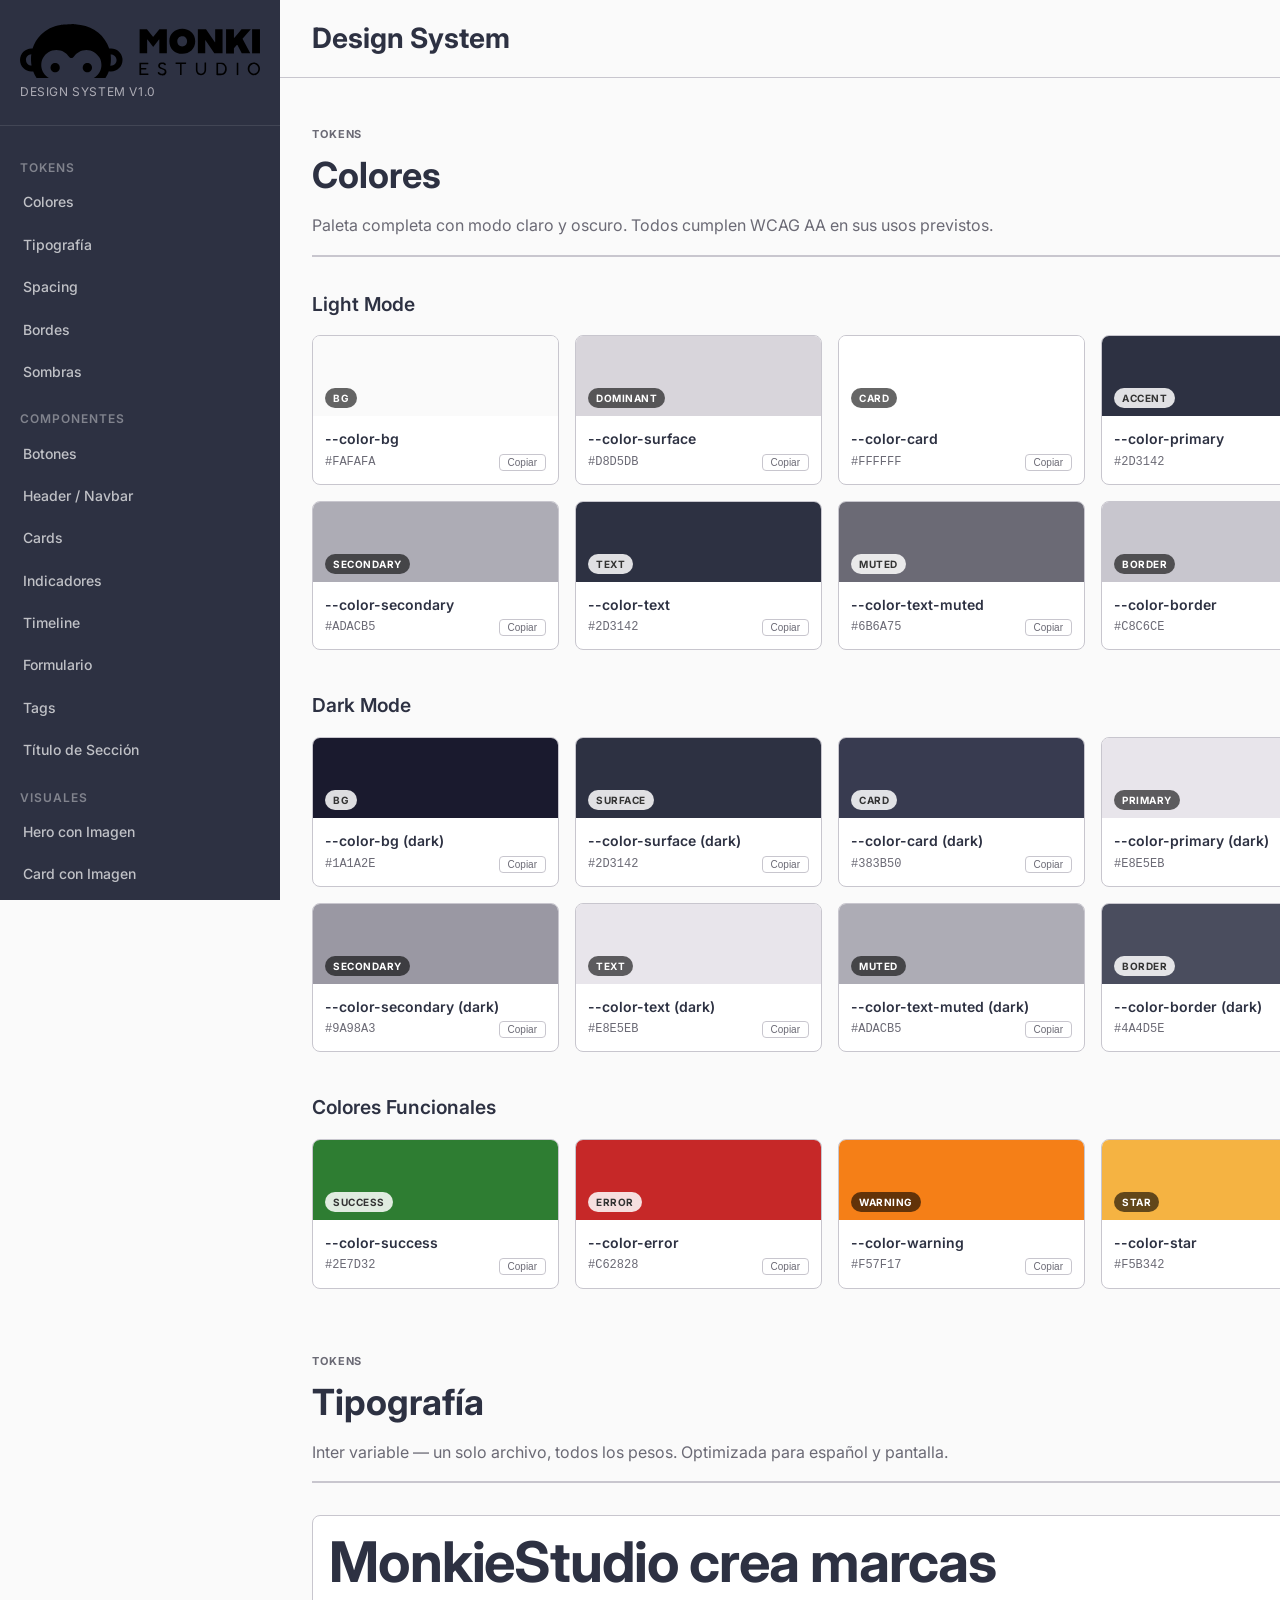
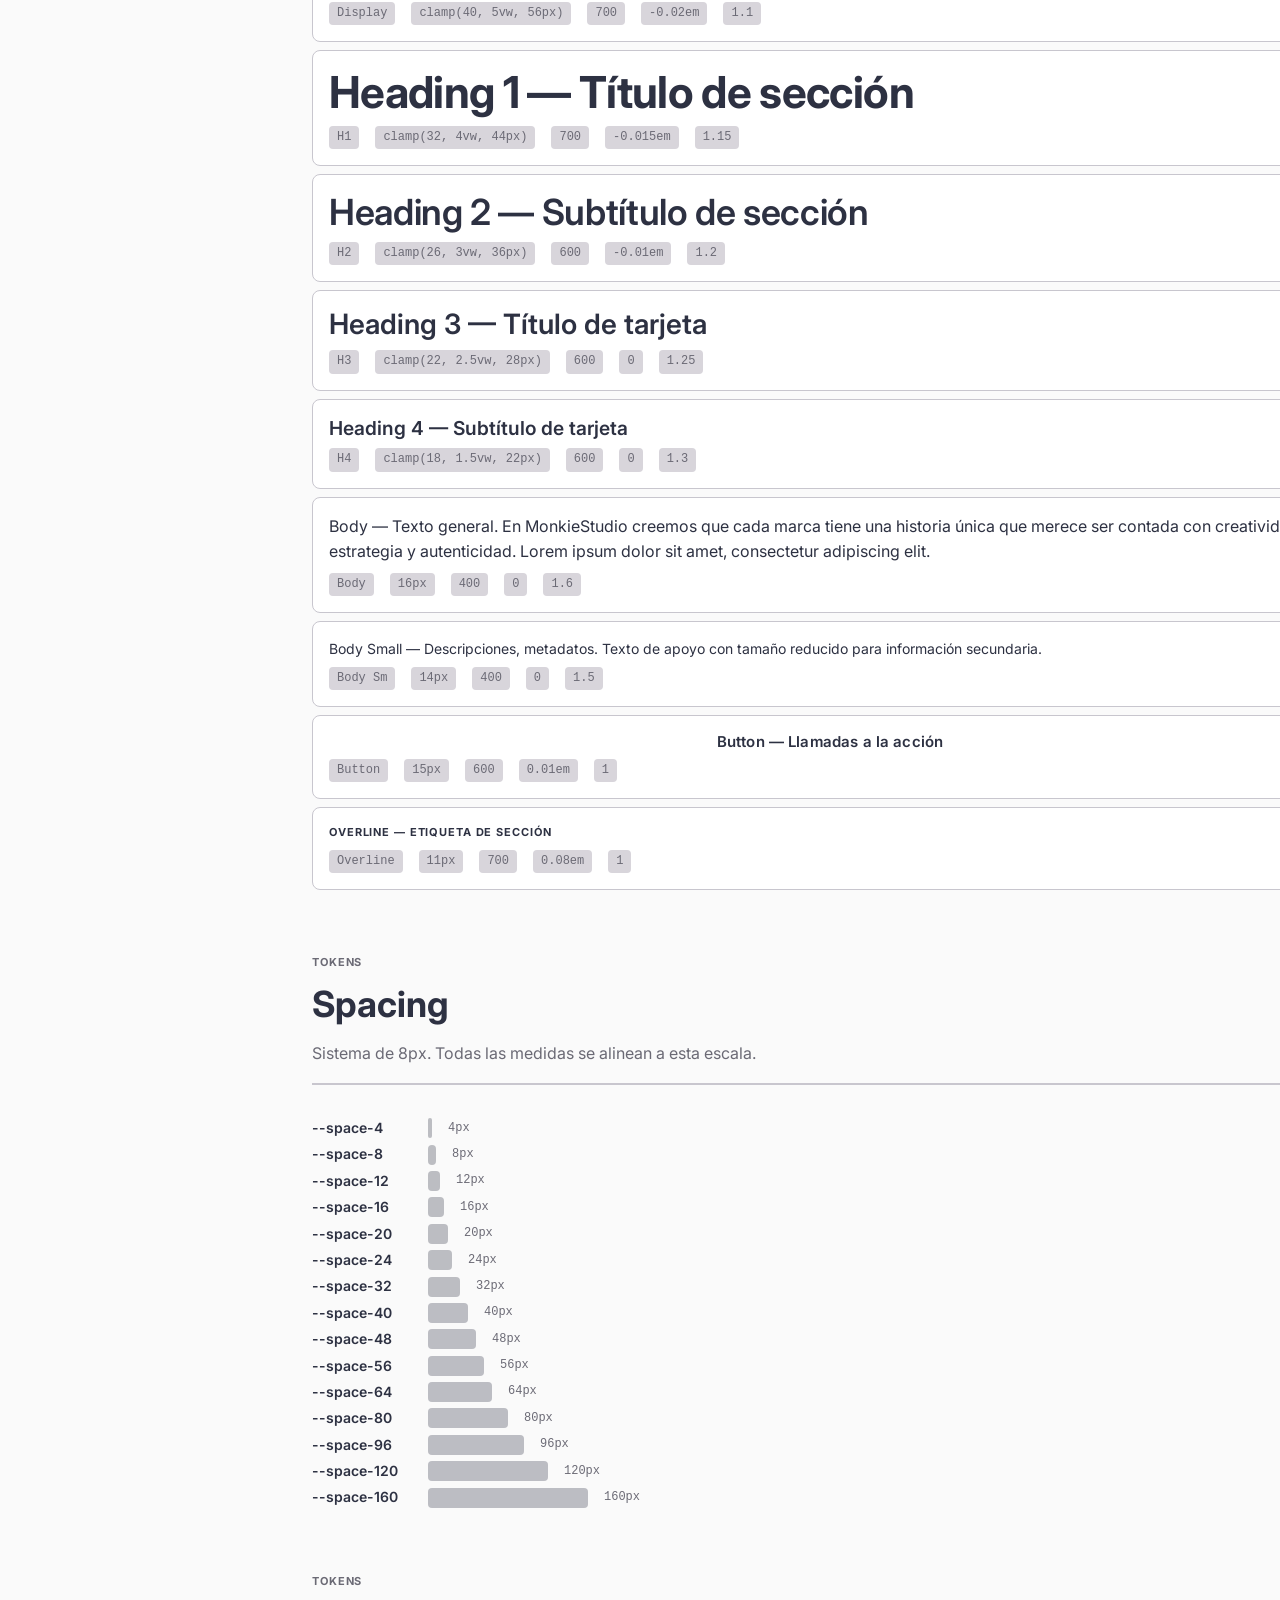
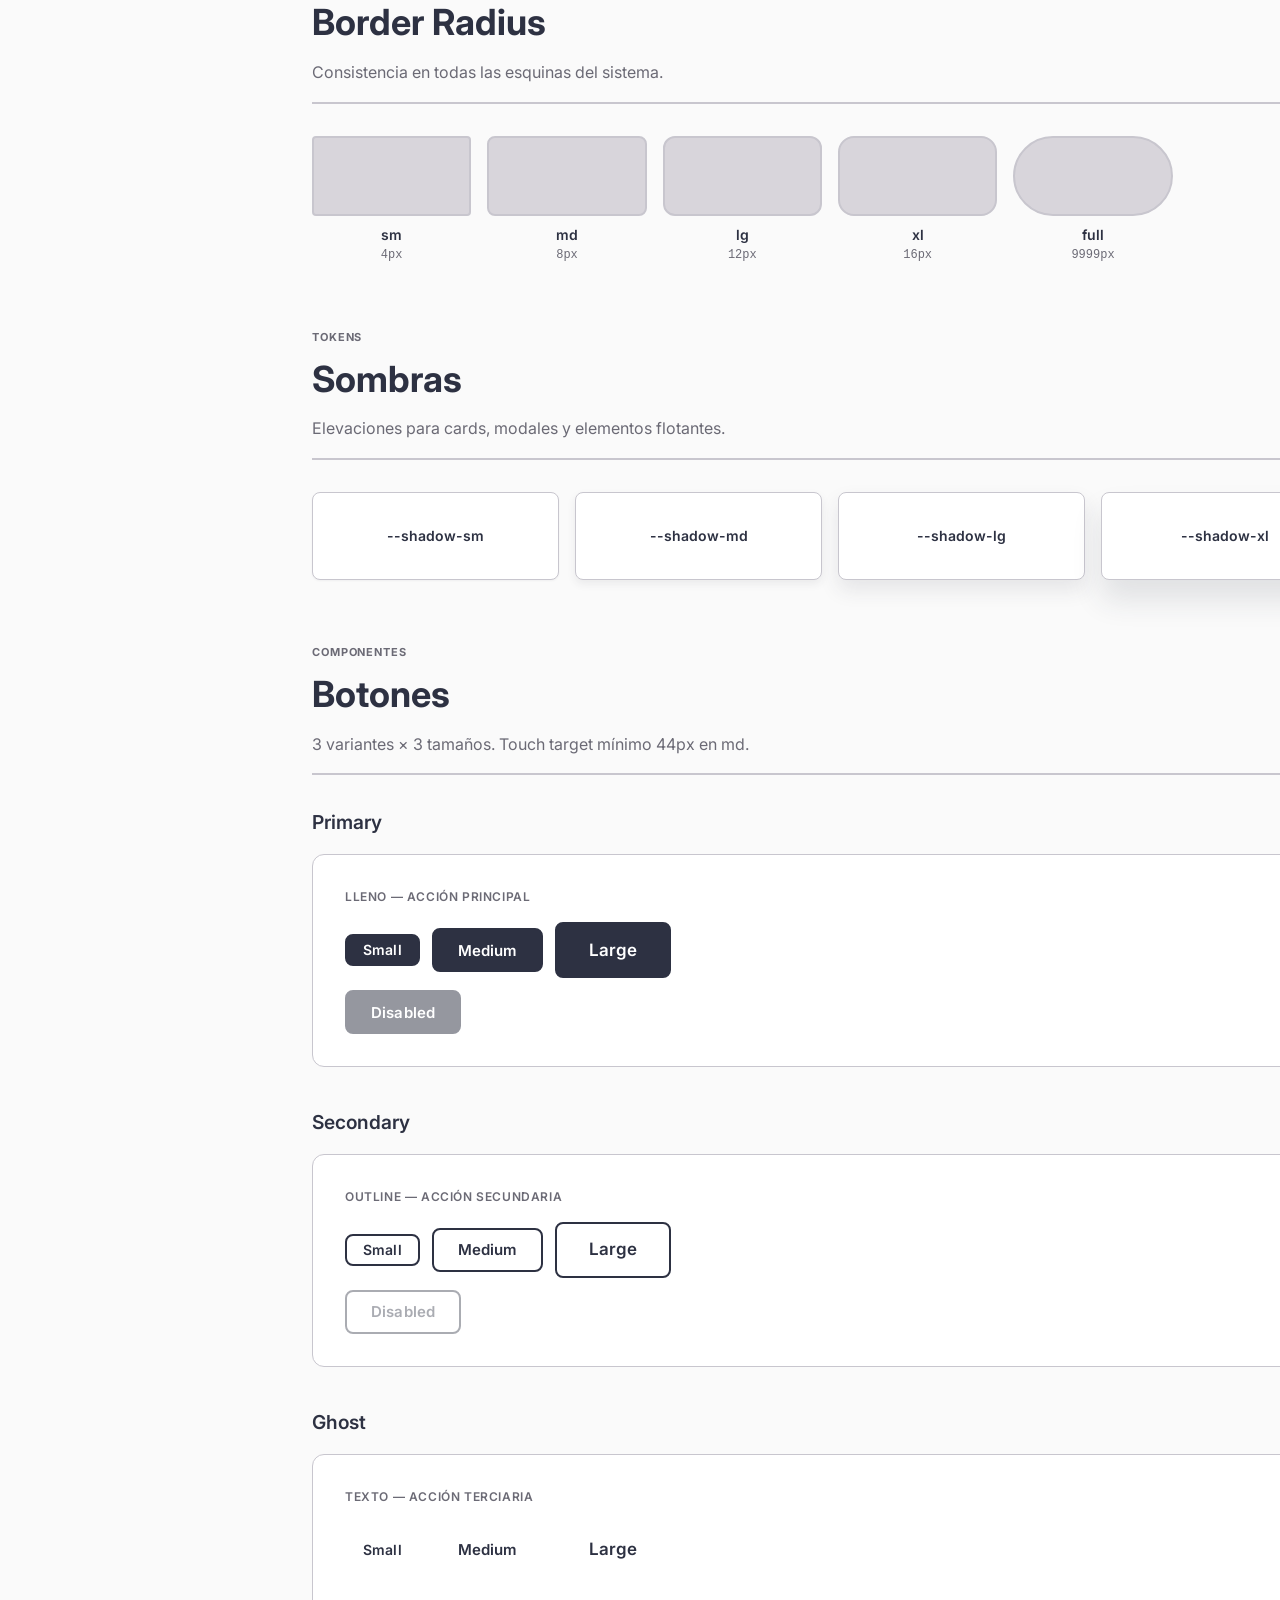
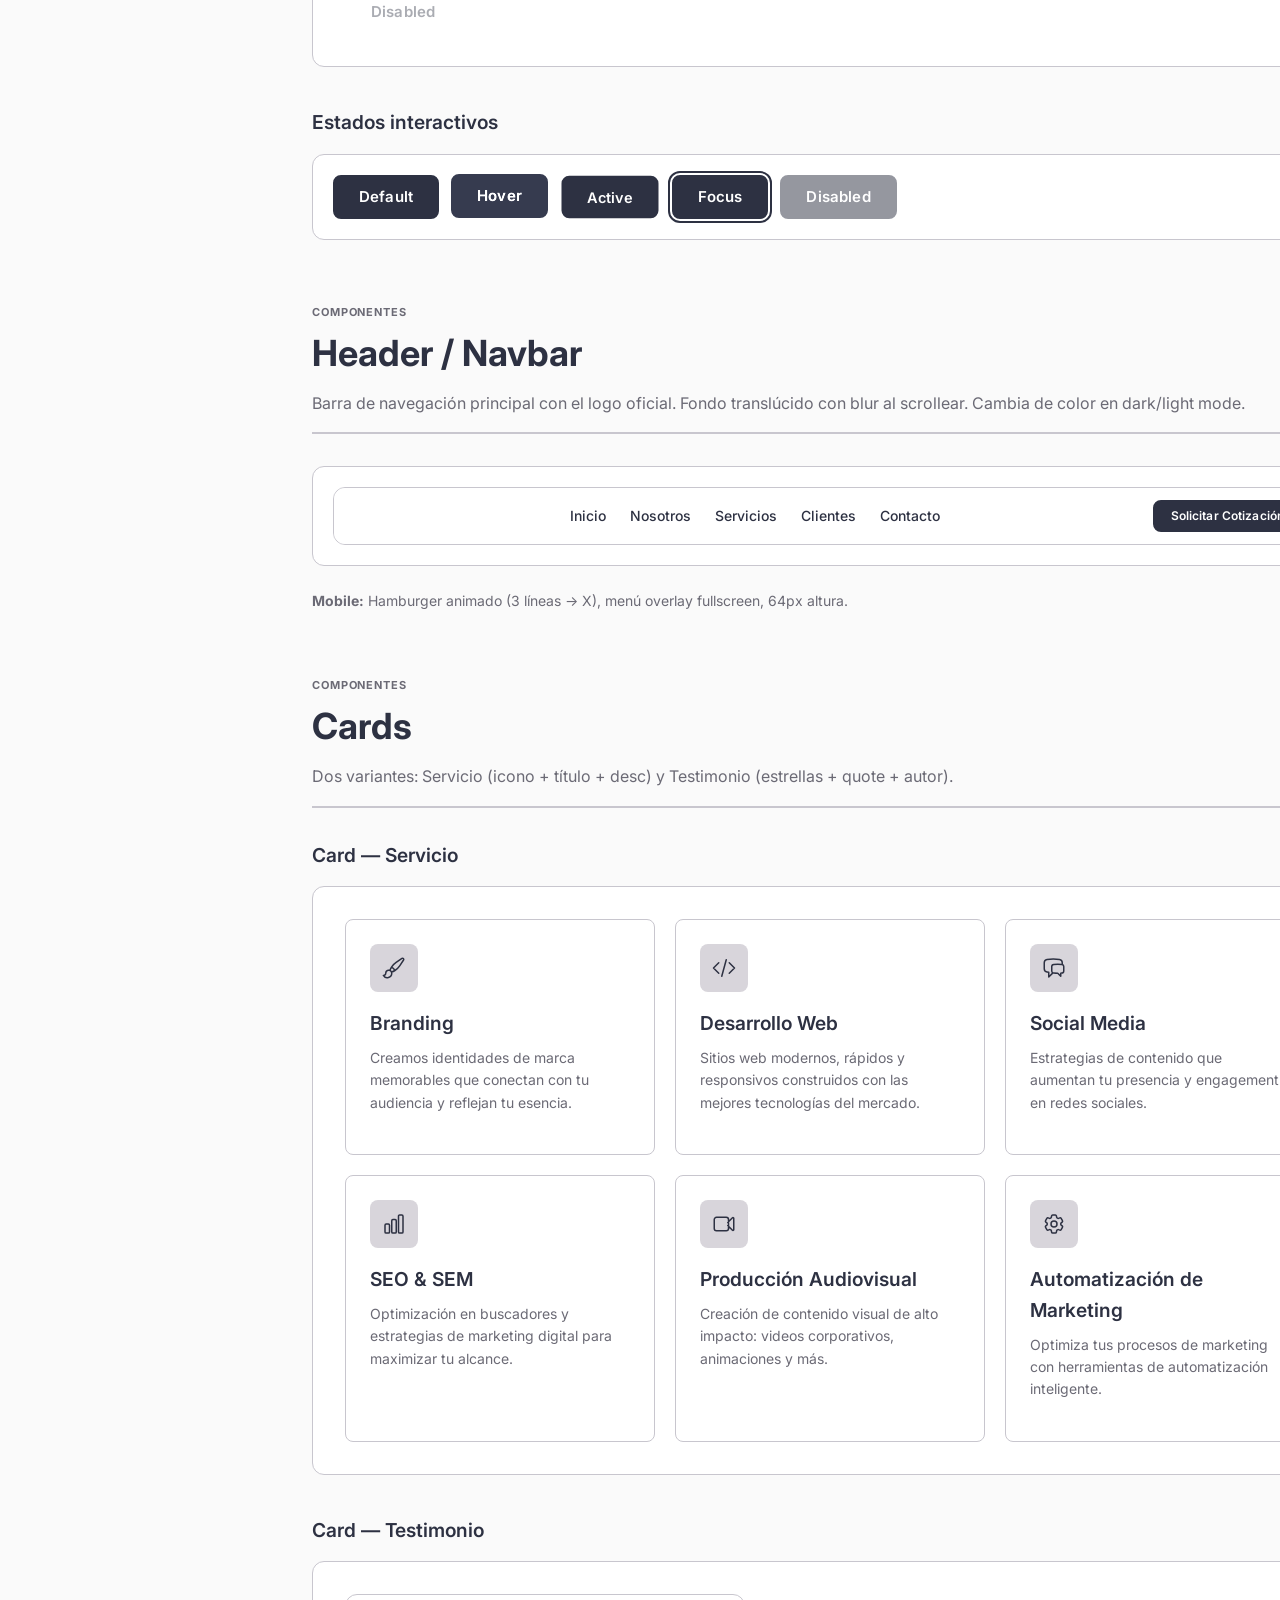
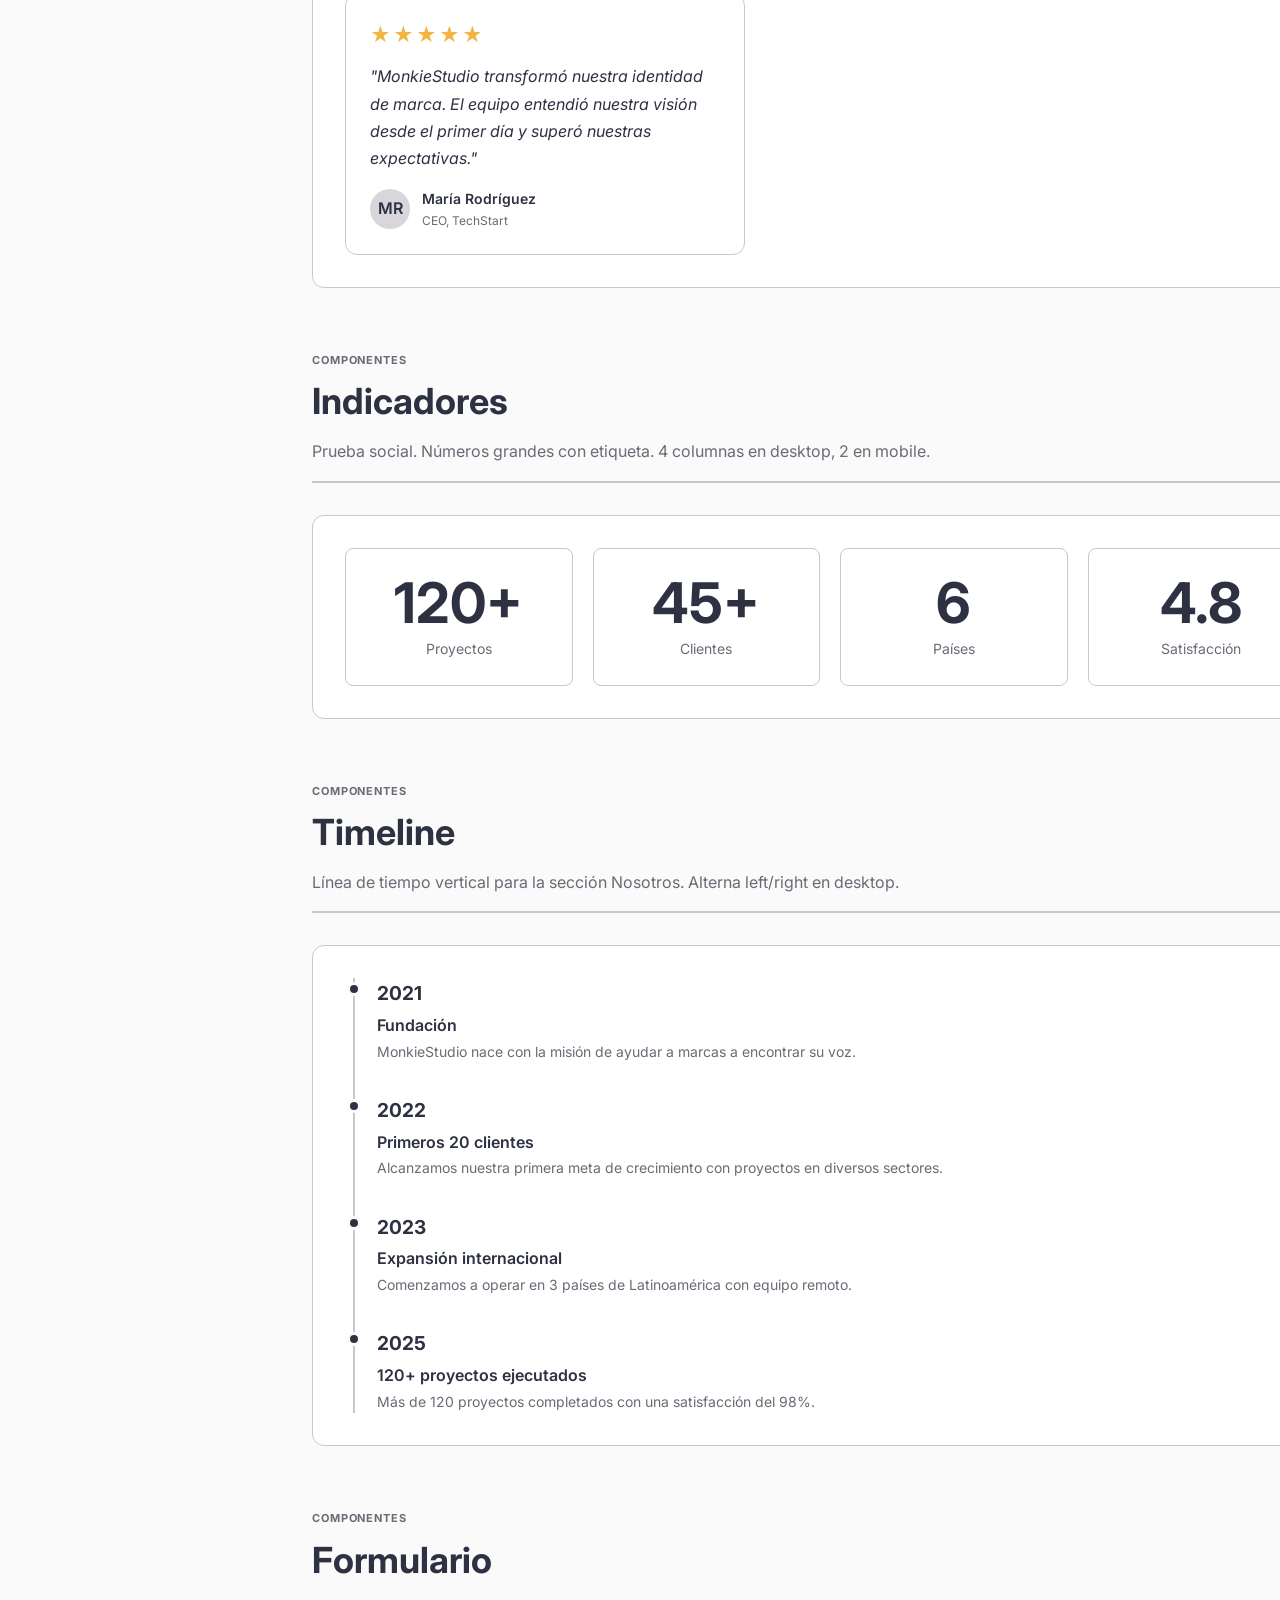
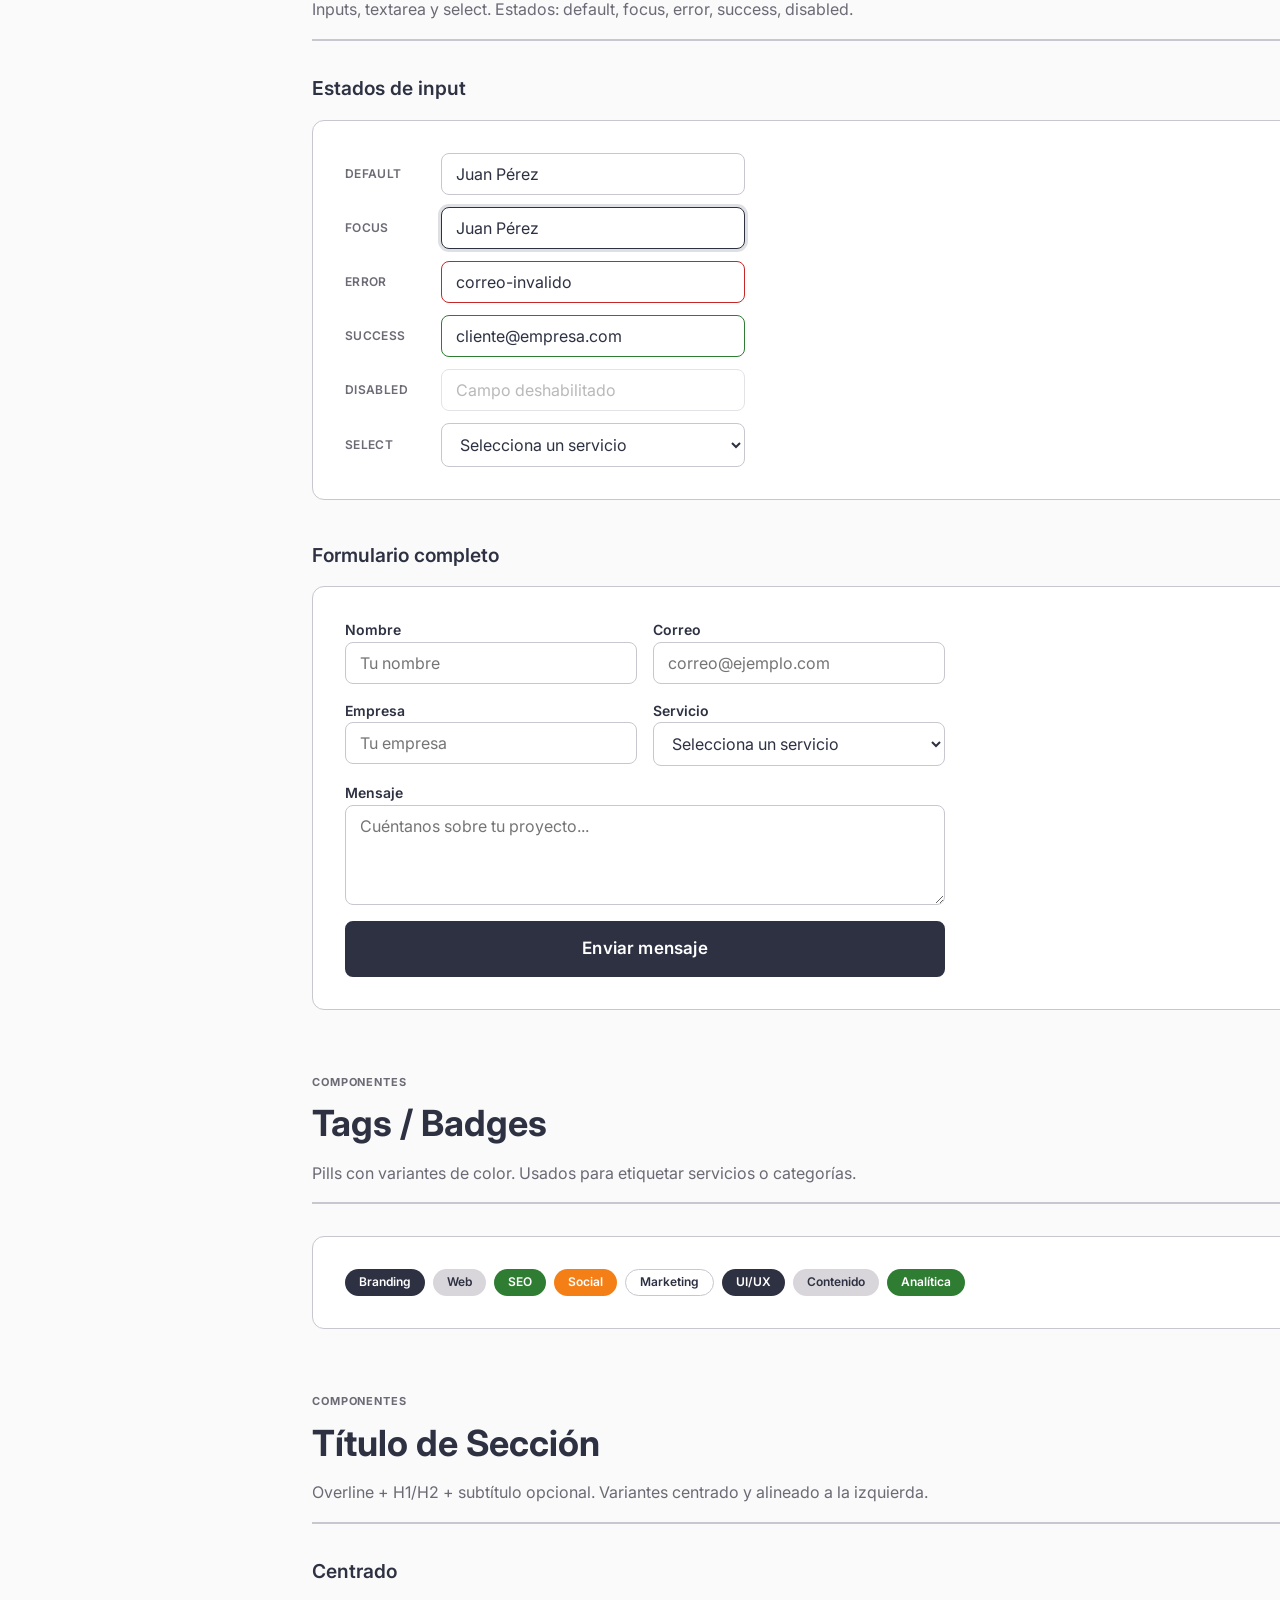
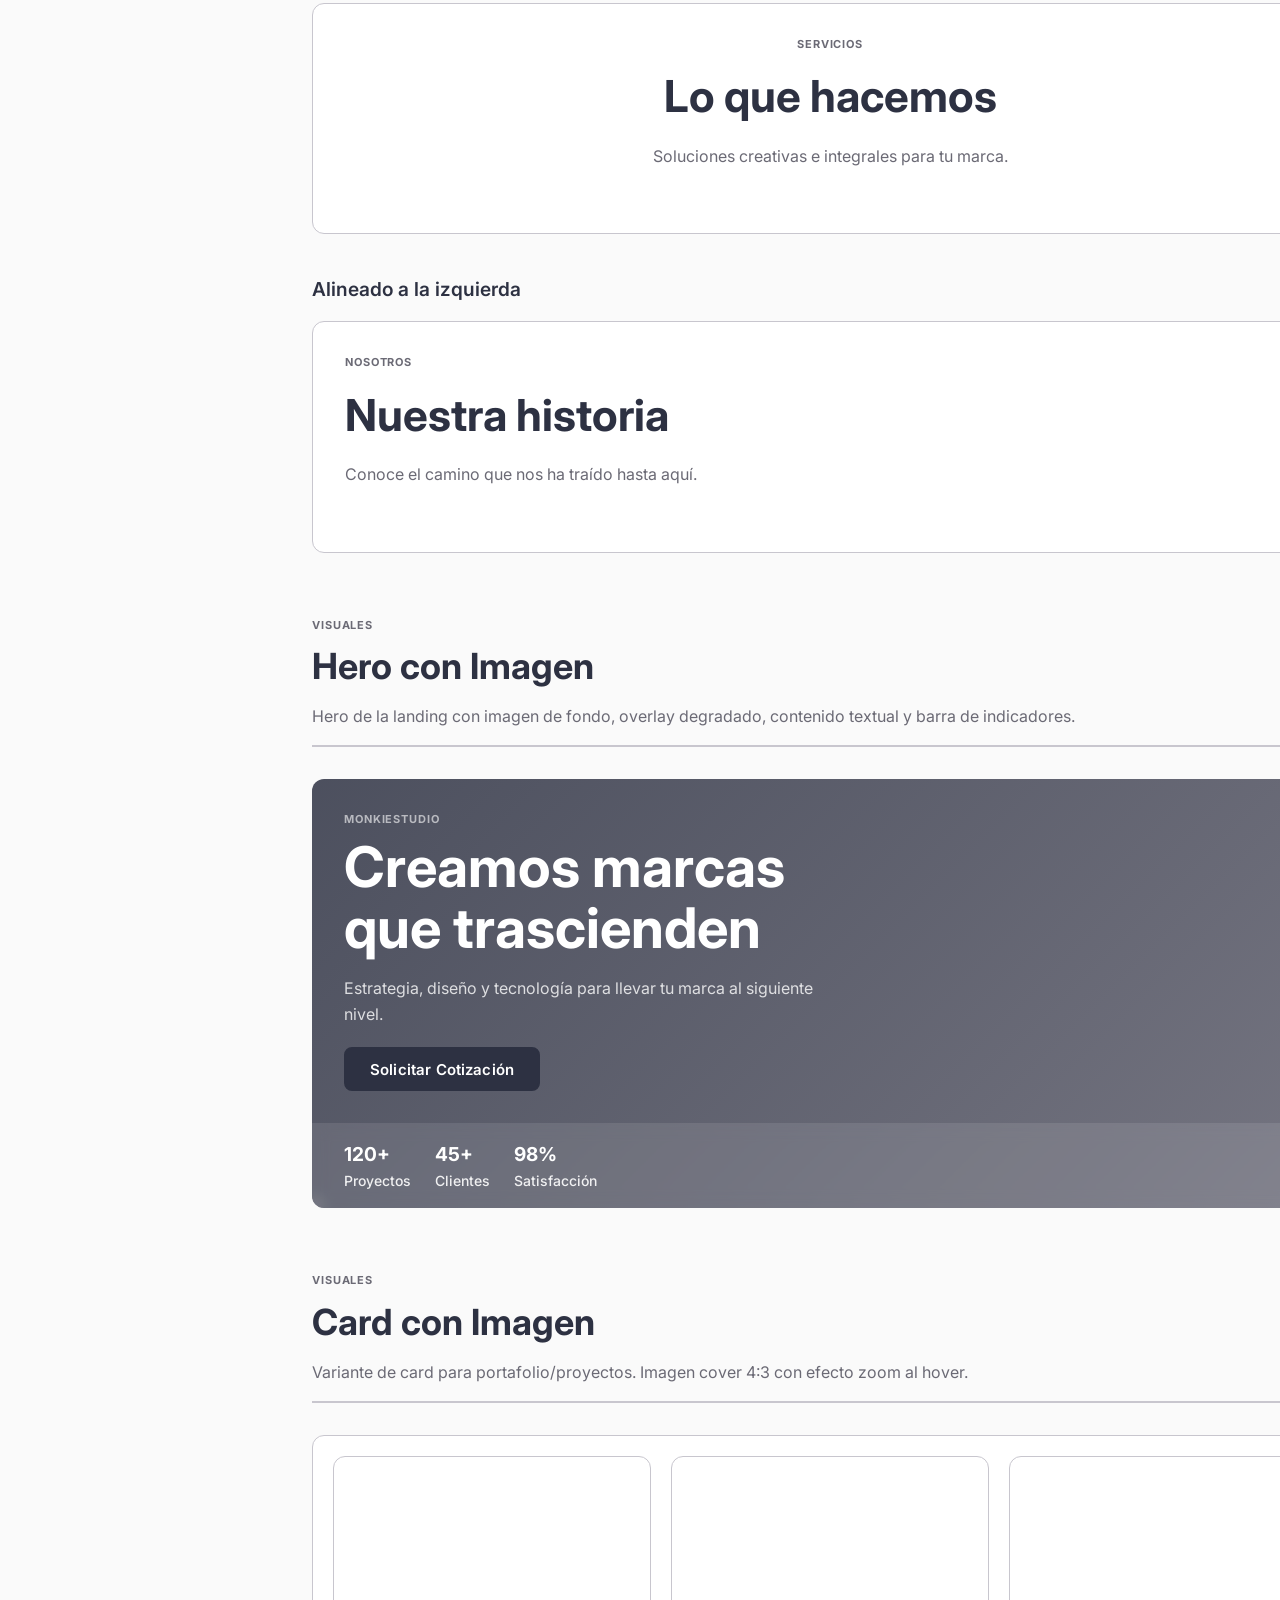
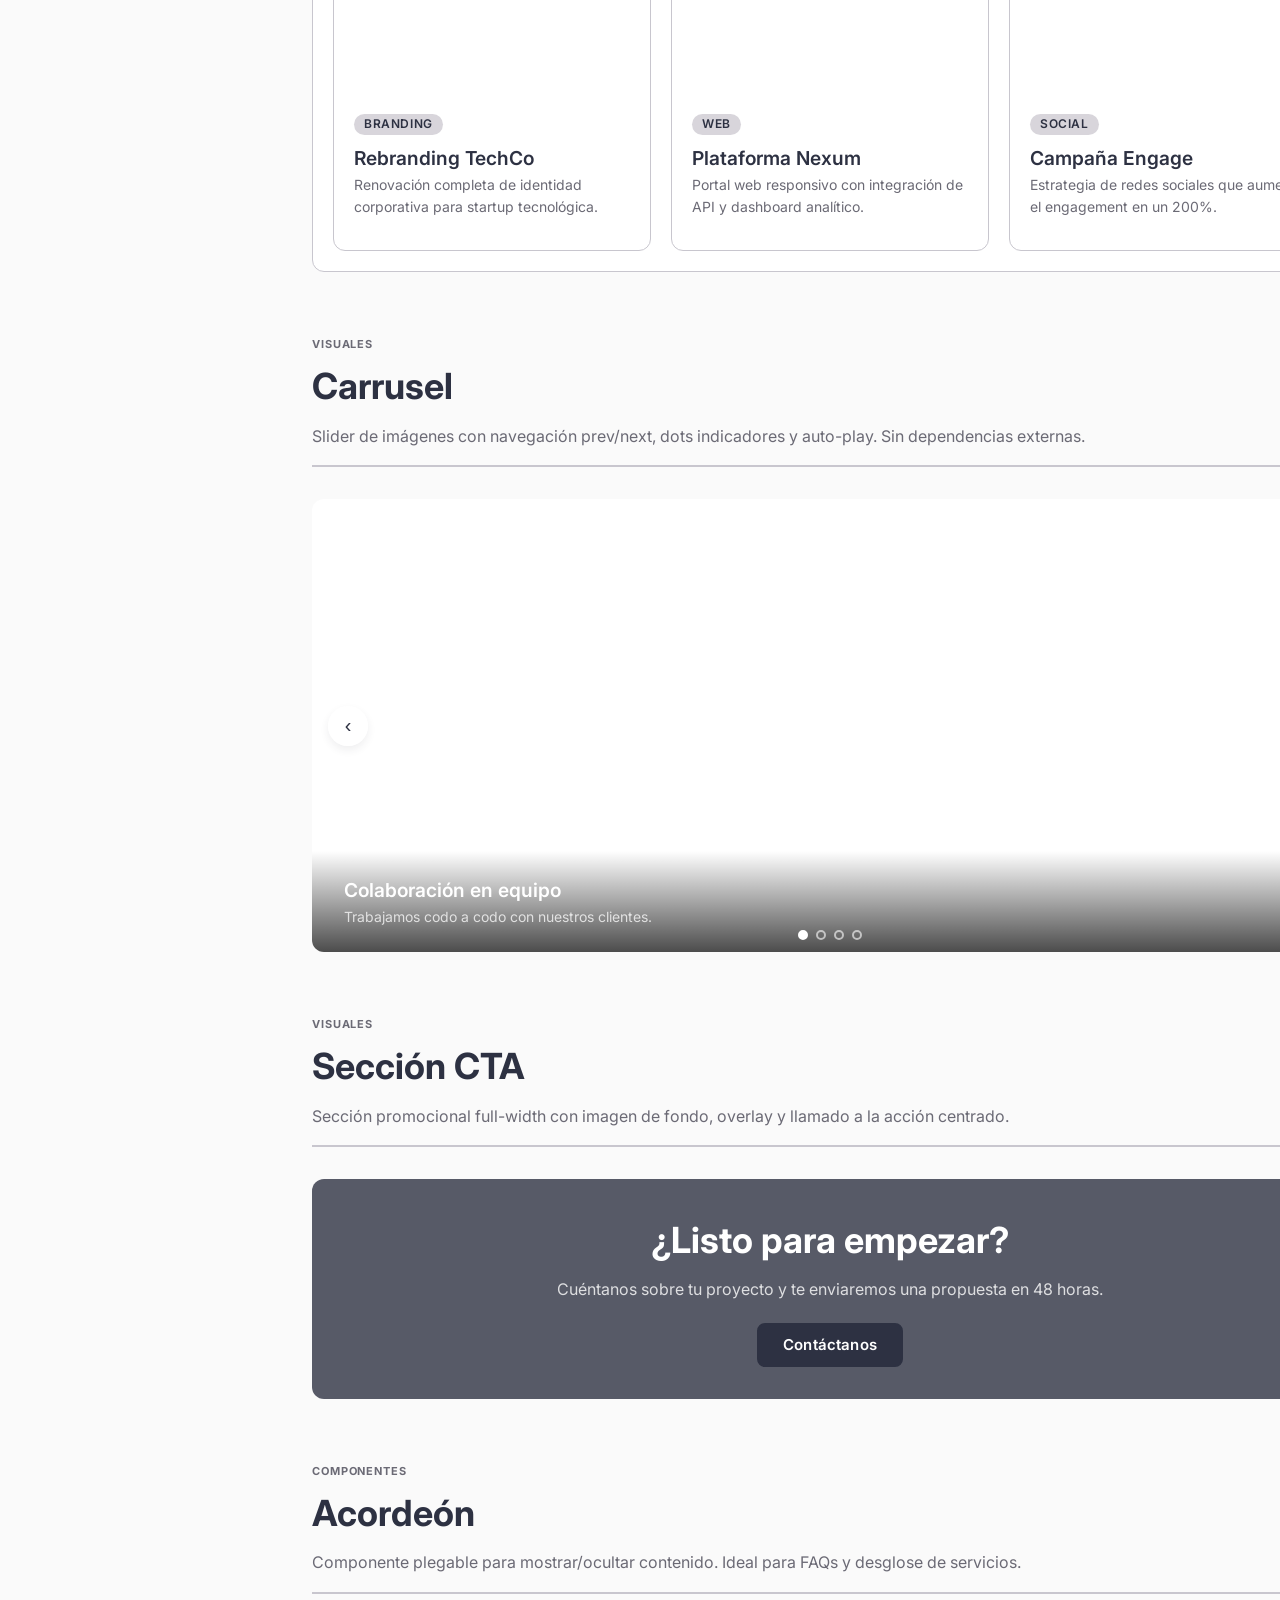
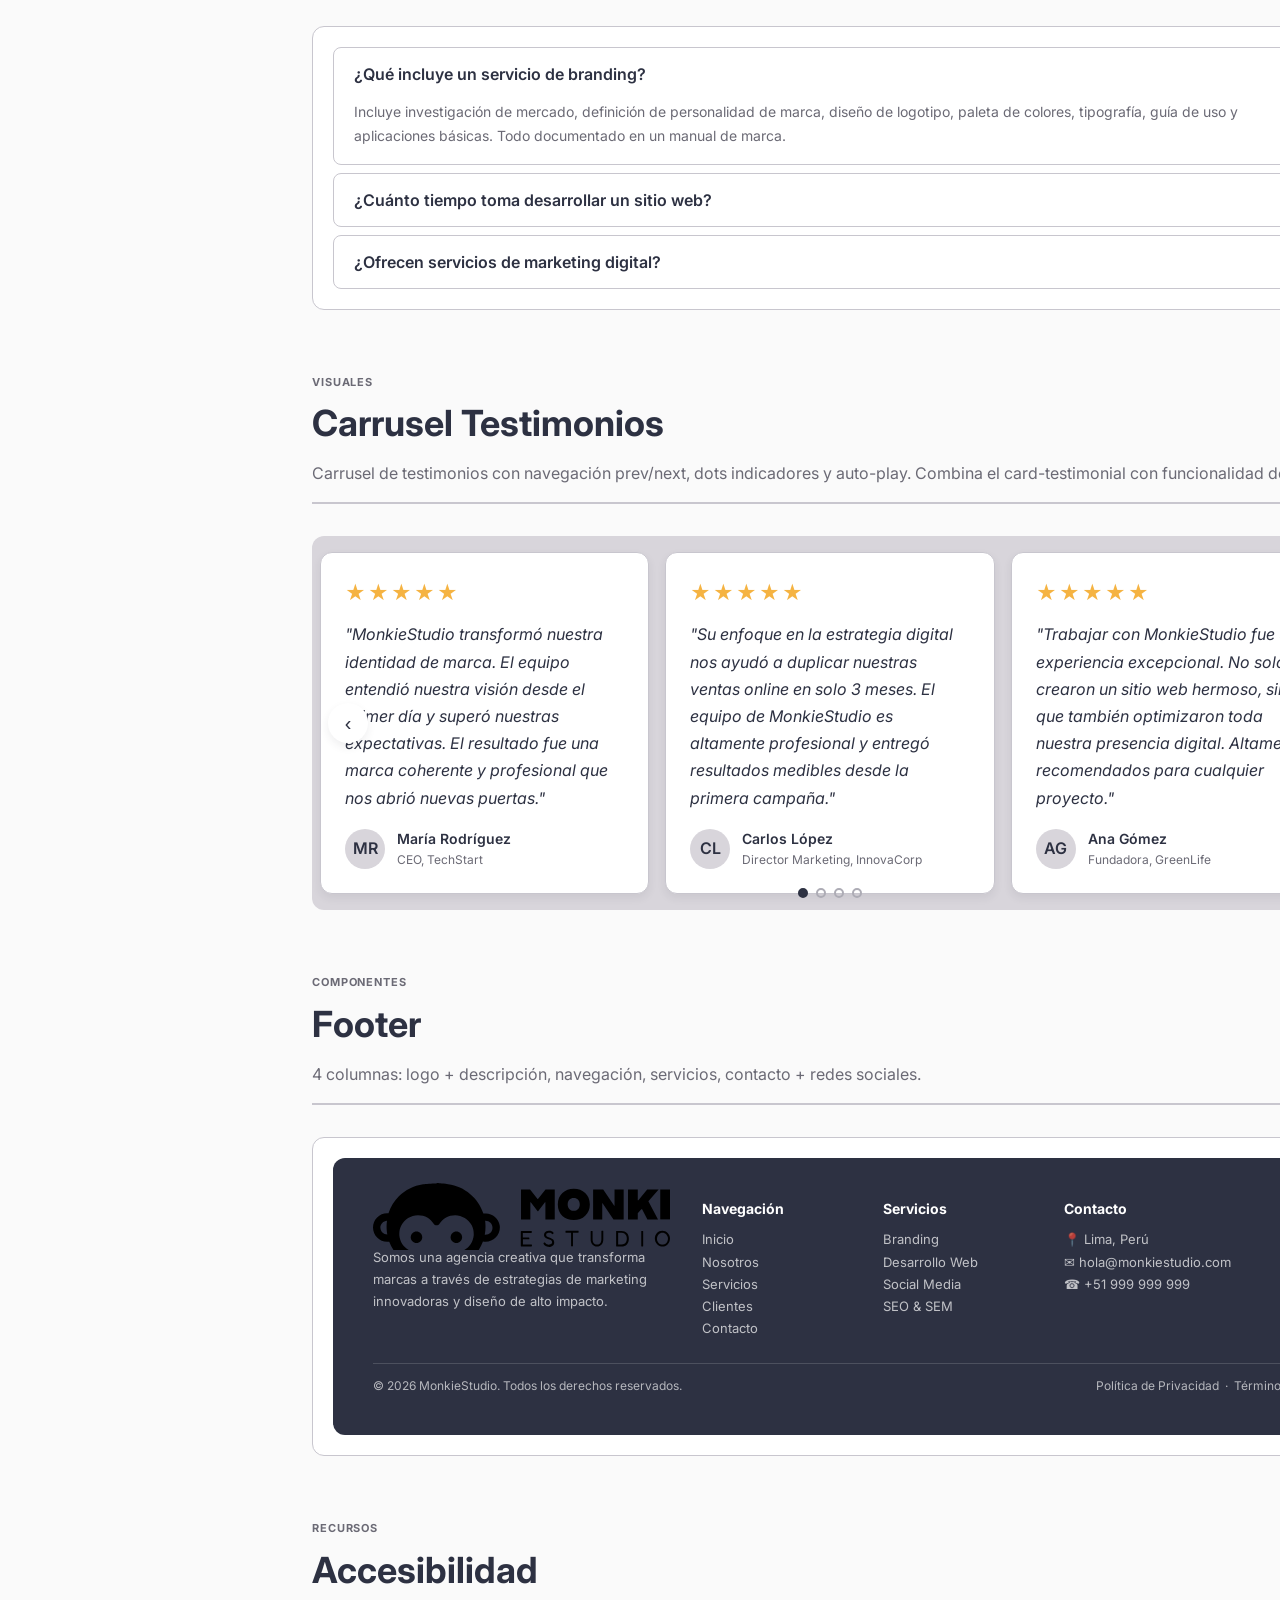
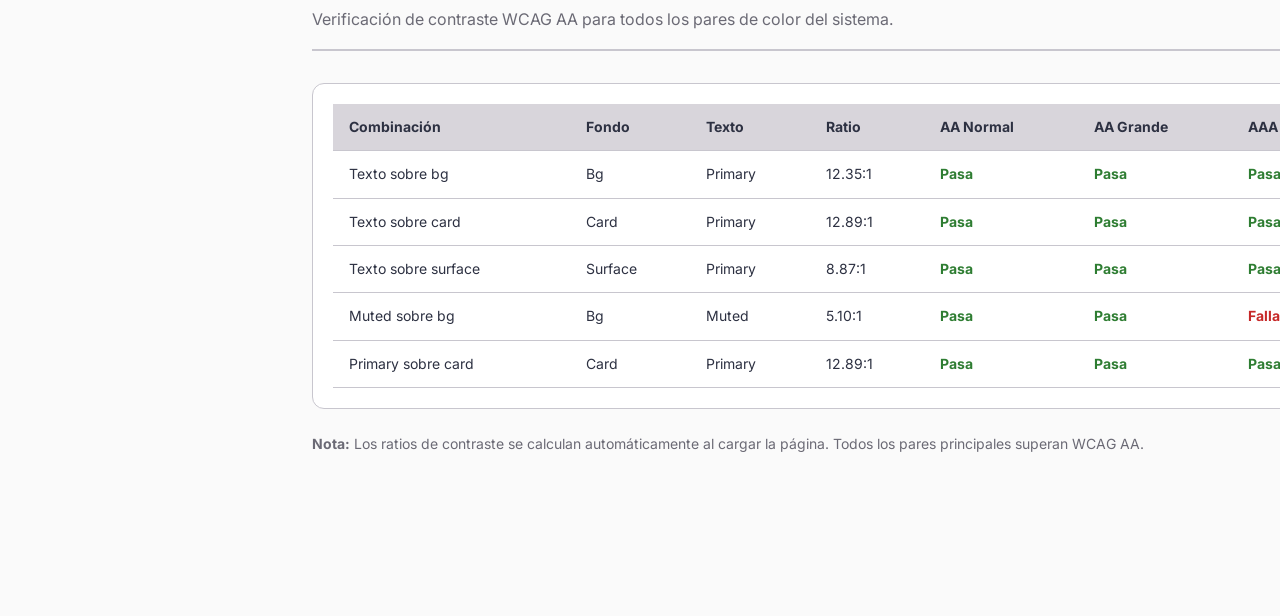
==== commit 47a09404: "Web monkey segunda verion 2.0" ====
--- a/design-system.html
+++ b/design-system.html
@@ -1840,8 +1840,7 @@
   <aside class="sidebar" id="sidebar">
     <div class="sidebar-header">
       <a href="#" class="logo">
-        <span class="logo-dot"></span>
-        MonkieStudio
+        <img src="images/logo.svg" alt="MonkieStudio" class="h-7 w-auto brightness-0 invert">
       </a>
       <div class="version">Design System v1.0</div>
     </div>
@@ -2414,23 +2413,7 @@
           <div class="navbar-preview">
             <div class="nav-inner">
               <div class="nav-logo">
-                <svg data-name="Layer 1" viewBox="0 0 280.1 63.02" fill="currentColor">
-                  <path d="M105.5,28.62c-.5,0-.9,0-1.4.1-4.8-14.6-17.6-25.6-33.3-27.6s-8.6-.7-11.7-.7-9.9.5-11.8.7c-8.9,1.2-16.8,5.4-22.9,11.4-4.4,4.4-7.8,9.9-9.8,16h-1.2c-7.4,0-13.4,6-13.4,13.4s6,13.4,13.4,13.4,1.2,0,1.9-.1c1,2.8,2.4,5.4,4,7.8h14.4c-5-2.8-8.4-7.9-8.9-13.9v-1.4c0-2.9.7-5.6,2-8,2.9-5.6,8.8-9.5,15.6-9.5s11.7,3.2,14.8,8.1c1.3,2,4.2,2,5.5,0,3.1-4.9,8.6-8.1,14.8-8.1s12.7,3.9,15.6,9.6c1.2,2.4,1.9,5.1,1.9,8s0,.9,0,1.3c-.5,6-3.9,11.2-8.9,13.9h13.6c1.6-2.5,3-5.1,4-7.9.8.2,1.7.2,2.5.2,8.1,0,14.5-7.1,13.3-15.4-1-6.7-7.1-11.7-13.8-11.3h-.2ZM6.9,42.02c0-3.5,2.8-6.4,6.3-6.6-.3,1.8-.4,3.7-.4,5.6s.2,5.1.7,7.5c-3.6,0-6.5-3-6.5-6.6l.1.1ZM106.1,48.62h-.7c.5-2.4.7-4.9.7-7.5s-.1-3.8-.4-5.6h.4c3.7,0,6.6,3,6.6,6.6s-2.9,6.6-6.6,6.6v-.1Z"/>
-                  <path d="M41,45.52c-3,0-5.4,2.4-5.4,5.4s2.4,5.4,5.4,5.4,5.4-2.4,5.4-5.4-2.4-5.4-5.4-5.4Z"/>
-                  <path d="M78.6,45.52c-3,0-5.4,2.4-5.4,5.4s2.4,5.4,5.4,5.4,5.4-2.4,5.4-5.4-2.4-5.4-5.4-5.4Z"/>
-                  <path d="M139.4,6.12h8.7l7.1,8.9h.4l7.1-8.9h8.7v28.1h-8.8v-16.2h-.4l-6.5,8.5h-.4l-6.5-8.5h-.4v16.2h-8.8V6.12h-.2Z"/>
-                  <path d="M174.3,20.12c0-8.9,6.6-14.6,15.1-14.6s15.1,5.7,15.1,14.6-6.6,14.7-15.1,14.7-15.1-5.4-15.1-14.7ZM195,20.12c0-3.5-2.2-5.9-5.7-5.9s-5.7,2.5-5.7,5.9,2.2,6,5.7,6,5.7-2.5,5.7-6Z"/>
-                  <path d="M207.5,6.12h9.6l10.4,15.2h.3V6.12h8.6v28.1h-9.6l-10.3-15.2h-.3v15.2h-8.6V6.12h-.1Z"/>
-                  <path d="M253.7,24.62h-.7l-3.3,3.8v5.9h-9.2V6.12h9.2v10h.6l8.3-10h10.8l-9.7,11,9.1,17.1h-10l-5-9.6h-.1Z"/>
-                  <path d="M270.9,6.12h9.2v28.1h-9.2V6.12Z"/>
-                  <path d="M140.3,59.72c-.3,0-.5,0-.6-.1-.1,0-.2-.2-.3-.3s0-.3,0-.5v-12.8c0-.4,0-.6.2-.7s.4-.2.8-.2h9c.1,0,.2.1.3.3,0,.1.1.4.1.6s0,.5-.1.6c0,.1-.2.2-.3.3h-8.1v4.4h5.8c.1,0,.2.1.3.3,0,.1.1.3.1.6s0,.4-.1.6c0,.1-.2.2-.3.2h-5.7v4.8h8.1c.1,0,.2.1.3.3,0,.1.1.3.1.6s0,.5-.1.6c0,.1-.2.2-.3.3h-9l-.2.1Z"/>
-                  <path d="M165.6,59.92c-.5,0-1,0-1.5-.2-.5-.1-.9-.3-1.3-.5-.4-.2-.7-.5-1-.7s-.5-.5-.7-.8c-.1-.2-.2-.4-.3-.6v-.4c0-.1.2-.3.4-.5s.4-.2.6-.2.3,0,.5.2.3.3.5.5c.4.5.8.8,1.3,1s1,.3,1.5.3,1.2,0,1.7-.3c.5-.2.9-.4,1.2-.8.3-.3.4-.8.4-1.3s-.1-.8-.3-1.1-.5-.6-.9-.8-.8-.4-1.3-.6c-.5-.2-.9-.3-1.4-.5-.4-.1-.7-.3-1.1-.4-.4-.2-.7-.3-1-.5s-.6-.5-.8-.7c-.2-.3-.4-.6-.6-1s-.2-.8-.2-1.3c0-.8.2-1.5.6-2s.9-1,1.6-1.4c.7-.3,1.4-.5,2.3-.5s1,0,1.5.1c.4,0,.8.2,1.2.4.3.2.6.3.9.5.2.2.4.3.5.5.3.3.4.5.4.7s0,.4-.3.7c-.2.3-.5.4-.7.4s-.4,0-.7-.3-.5-.5-.8-.7-.6-.3-.9-.3h-1.1c-.4,0-.7,0-1,.1-.3,0-.6.2-.8.4s-.4.4-.5.7-.2.6-.2.9.1.7.3,1,.5.5.8.7.7.3,1.1.5c.4.1.9.3,1.3.4.5.2,1,.3,1.5.6.5.2.9.5,1.3.8.4.3.7.7.9,1.2s.4,1.1.4,1.8-.1,1.3-.4,1.9c-.3.5-.7,1-1.1,1.3-.5.4-1,.6-1.6.8-.6.2-1.3.3-1.9.3l-.3-.3Z"/>
-                  <path d="M193.1,45.02h.5c.1,0,.2.1.3.3v.6c0,.3,0,.4-.1.6,0,.1-.2.2-.3.2h-4.9v12.5c0,.1-.1.2-.3.3-.1,0-.3.1-.6.1s-.5,0-.6-.1c-.1,0-.2-.2-.3-.3s0-.3,0-.5v-12h-4.9c-.2,0-.2-.1-.3-.2,0-.1-.1-.3-.1-.6s0-.4.1-.6.2-.2.3-.3h11.2Z"/>
-                  <path d="M211.3,59.82c-.9,0-1.8-.2-2.5-.5s-1.4-.8-1.9-1.4-.9-1.3-1.2-2.1-.4-1.7-.4-2.7v-7.6c0-.1.1-.2.3-.3.1,0,.3-.1.6-.1s.5,0,.6.1c.1,0,.2.2.3.3v7.6c0,.9.2,1.8.5,2.5s.8,1.3,1.4,1.7c.6.4,1.4.6,2.3.6s1.6-.2,2.2-.6c.6-.4,1.1-.9,1.4-1.7.3-.7.5-1.6.5-2.6v-7.7c0-.1.1-.2.3-.3s.3-.1.6-.1.5,0,.6.1c.1,0,.2.2.3.3v7.7c0,1-.1,1.9-.4,2.7-.3.8-.7,1.5-1.2,2.1s-1.2,1.1-1.9,1.4-1.6.5-2.6.5l.2.1Z"/>
-                  <path d="M230.2,59.72c-.2,0-.4,0-.6-.1-.1,0-.2-.2-.3-.3v-13.8c0-.1.1-.3.3-.3.1,0,.3-.1.6-.1h4.2c1,0,2,.2,2.8.5.9.3,1.6.8,2.2,1.5.6.6,1.1,1.4,1.4,2.3.3.9.5,1.9.5,3s-.2,2.2-.5,3.1c-.3.9-.8,1.7-1.4,2.3-.6.6-1.3,1.1-2.2,1.5s-1.8.5-2.9.5h-4.1v-.1ZM231.2,57.82h3.2c1,0,1.9-.2,2.7-.7.7-.4,1.3-1.1,1.7-1.9.4-.8.6-1.8.6-2.9s-.2-2.1-.6-2.9-1-1.4-1.7-1.9c-.8-.4-1.6-.7-2.7-.7h-3.2v11Z"/>
-                  <path d="M253.9,59.72c-.3,0-.5,0-.6-.1-.1,0-.2-.2-.3-.3s0-.3,0-.5v-13.3c0-.1.1-.3.3-.3.1,0,.3-.1.6-.1s.5,0,.6.1c.1,0,.2.2.3.3v13.8c0,.1-.1.2-.3.3-.1,0-.3.1-.6.1Z"/>
-                  <path d="M273.1,59.82c-1,0-1.9-.2-2.8-.6s-1.7-.9-2.3-1.6c-.7-.7-1.2-1.5-1.6-2.4s-.6-1.8-.6-2.9.2-2,.5-2.9c.4-.9.9-1.7,1.5-2.4.7-.7,1.4-1.2,2.3-1.6.9-.4,1.8-.6,2.7-.6s2,.2,2.8.6c.9.4,1.6.9,2.3,1.6.7.7,1.2,1.5,1.6,2.4s.6,1.9.6,2.9-.2,2-.6,2.9-.9,1.7-1.5,2.4c-.6.7-1.4,1.2-2.2,1.6-.9.4-1.8.6-2.7.6h0ZM272.9,57.92c.7,0,1.4-.1,2.1-.4.6-.3,1.2-.7,1.7-1.2s.9-1.1,1.1-1.8.4-1.4.4-2.2-.1-1.5-.4-2.1-.7-1.3-1.1-1.8c-.5-.5-1-.9-1.7-1.2-.6-.3-1.3-.4-2-.4s-1.4.1-2,.4c-.6.3-1.2.7-1.7,1.2s-.9,1.1-1.1,1.8-.4,1.4-.4,2.2.1,1.5.4,2.2.7,1.3,1.1,1.8c.5.5,1,.9,1.7,1.2.6.3,1.3.4,2,.4l-.1-.1Z"/>
-                </svg>
+                <img src="images/logo.svg" alt="MonkieStudio" class="h-7 w-auto">
               </div>
               <div class="nav-links">
                 <a href="#">Inicio</a>
@@ -3031,23 +3014,7 @@
             <div class="footer-grid">
               <div class="footer-col">
                 <div class="footer-logo">
-                  <svg data-name="Layer 1" viewBox="0 0 280.1 63.02" fill="currentColor">
-                    <path d="M105.5,28.62c-.5,0-.9,0-1.4.1-4.8-14.6-17.6-25.6-33.3-27.6s-8.6-.7-11.7-.7-9.9.5-11.8.7c-8.9,1.2-16.8,5.4-22.9,11.4-4.4,4.4-7.8,9.9-9.8,16h-1.2c-7.4,0-13.4,6-13.4,13.4s6,13.4,13.4,13.4,1.2,0,1.9-.1c1,2.8,2.4,5.4,4,7.8h14.4c-5-2.8-8.4-7.9-8.9-13.9v-1.4c0-2.9.7-5.6,2-8,2.9-5.6,8.8-9.5,15.6-9.5s11.7,3.2,14.8,8.1c1.3,2,4.2,2,5.5,0,3.1-4.9,8.6-8.1,14.8-8.1s12.7,3.9,15.6,9.6c1.2,2.4,1.9,5.1,1.9,8s0,.9,0,1.3c-.5,6-3.9,11.2-8.9,13.9h13.6c1.6-2.5,3-5.1,4-7.9.8.2,1.7.2,2.5.2,8.1,0,14.5-7.1,13.3-15.4-1-6.7-7.1-11.7-13.8-11.3h-.2ZM6.9,42.02c0-3.5,2.8-6.4,6.3-6.6-.3,1.8-.4,3.7-.4,5.6s.2,5.1.7,7.5c-3.6,0-6.5-3-6.5-6.6l.1.1ZM106.1,48.62h-.7c.5-2.4.7-4.9.7-7.5s-.1-3.8-.4-5.6h.4c3.7,0,6.6,3,6.6,6.6s-2.9,6.6-6.6,6.6v-.1Z"/>
-                    <path d="M41,45.52c-3,0-5.4,2.4-5.4,5.4s2.4,5.4,5.4,5.4,5.4-2.4,5.4-5.4-2.4-5.4-5.4-5.4Z"/>
-                    <path d="M78.6,45.52c-3,0-5.4,2.4-5.4,5.4s2.4,5.4,5.4,5.4,5.4-2.4,5.4-5.4-2.4-5.4-5.4-5.4Z"/>
-                    <path d="M139.4,6.12h8.7l7.1,8.9h.4l7.1-8.9h8.7v28.1h-8.8v-16.2h-.4l-6.5,8.5h-.4l-6.5-8.5h-.4v16.2h-8.8V6.12h-.2Z"/>
-                    <path d="M174.3,20.12c0-8.9,6.6-14.6,15.1-14.6s15.1,5.7,15.1,14.6-6.6,14.7-15.1,14.7-15.1-5.4-15.1-14.7ZM195,20.12c0-3.5-2.2-5.9-5.7-5.9s-5.7,2.5-5.7,5.9,2.2,6,5.7,6,5.7-2.5,5.7-6Z"/>
-                    <path d="M207.5,6.12h9.6l10.4,15.2h.3V6.12h8.6v28.1h-9.6l-10.3-15.2h-.3v15.2h-8.6V6.12h-.1Z"/>
-                    <path d="M253.7,24.62h-.7l-3.3,3.8v5.9h-9.2V6.12h9.2v10h.6l8.3-10h10.8l-9.7,11,9.1,17.1h-10l-5-9.6h-.1Z"/>
-                    <path d="M270.9,6.12h9.2v28.1h-9.2V6.12Z"/>
-                    <path d="M140.3,59.72c-.3,0-.5,0-.6-.1-.1,0-.2-.2-.3-.3s0-.3,0-.5v-12.8c0-.4,0-.6.2-.7s.4-.2.8-.2h9c.1,0,.2.1.3.3,0,.1.1.4.1.6s0,.5-.1.6c0,.1-.2.2-.3.3h-8.1v4.4h5.8c.1,0,.2.1.3.3,0,.1.1.3.1.6s0,.4-.1.6c0,.1-.2.2-.3.2h-5.7v4.8h8.1c.1,0,.2.1.3.3,0,.1.1.3.1.6s0,.5-.1.6c0,.1-.2.2-.3.3h-9l-.2.1Z"/>
-                    <path d="M165.6,59.92c-.5,0-1,0-1.5-.2-.5-.1-.9-.3-1.3-.5-.4-.2-.7-.5-1-.7s-.5-.5-.7-.8c-.1-.2-.2-.4-.3-.6v-.4c0-.1.2-.3.4-.5s.4-.2.6-.2.3,0,.5.2.3.3.5.5c.4.5.8.8,1.3,1s1,.3,1.5.3,1.2,0,1.7-.3c.5-.2.9-.4,1.2-.8.3-.3.4-.8.4-1.3s-.1-.8-.3-1.1-.5-.6-.9-.8-.8-.4-1.3-.6c-.5-.2-.9-.3-1.4-.5-.4-.1-.7-.3-1.1-.4-.4-.2-.7-.3-1-.5s-.6-.5-.8-.7c-.2-.3-.4-.6-.6-1s-.2-.8-.2-1.3c0-.8.2-1.5.6-2s.9-1,1.6-1.4c.7-.3,1.4-.5,2.3-.5s1,0,1.5.1c.4,0,.8.2,1.2.4.3.2.6.3.9.5.2.2.4.3.5.5.3.3.4.5.4.7s0,.4-.3.7c-.2.3-.5.4-.7.4s-.4,0-.7-.3-.5-.5-.8-.7-.6-.3-.9-.3h-1.1c-.4,0-.7,0-1,.1-.3,0-.6.2-.8.4s-.4.4-.5.7-.2.6-.2.9.1.7.3,1,.5.5.8.7.7.3,1.1.5c.4.1.9.3,1.3.4.5.2,1,.3,1.5.6.5.2.9.5,1.3.8.4.3.7.7.9,1.2s.4,1.1.4,1.8-.1,1.3-.4,1.9c-.3.5-.7,1-1.1,1.3-.5.4-1,.6-1.6.8-.6.2-1.3.3-1.9.3l-.3-.3Z"/>
-                    <path d="M193.1,45.02h.5c.1,0,.2.1.3.3v.6c0,.3,0,.4-.1.6,0,.1-.2.2-.3.2h-4.9v12.5c0,.1-.1.2-.3.3-.1,0-.3.1-.6.1s-.5,0-.6-.1c-.1,0-.2-.2-.3-.3s0-.3,0-.5v-12h-4.9c-.2,0-.2-.1-.3-.2,0-.1-.1-.3-.1-.6s0-.4.1-.6.2-.2.3-.3h11.2Z"/>
-                    <path d="M211.3,59.82c-.9,0-1.8-.2-2.5-.5s-1.4-.8-1.9-1.4-.9-1.3-1.2-2.1-.4-1.7-.4-2.7v-7.6c0-.1.1-.2.3-.3.1,0,.3-.1.6-.1s.5,0,.6.1c.1,0,.2.2.3.3v7.6c0,.9.2,1.8.5,2.5s.8,1.3,1.4,1.7c.6.4,1.4.6,2.3.6s1.6-.2,2.2-.6c.6-.4,1.1-.9,1.4-1.7.3-.7.5-1.6.5-2.6v-7.7c0-.1.1-.2.3-.3s.3-.1.6-.1.5,0,.6.1c.1,0,.2.2.3.3v7.7c0,1-.1,1.9-.4,2.7-.3.8-.7,1.5-1.2,2.1s-1.2,1.1-1.9,1.4-1.6.5-2.6.5l.2.1Z"/>
-                    <path d="M230.2,59.72c-.2,0-.4,0-.6-.1-.1,0-.2-.2-.3-.3v-13.8c0-.1.1-.3.3-.3.1,0,.3-.1.6-.1h4.2c1,0,2,.2,2.8.5.9.3,1.6.8,2.2,1.5.6.6,1.1,1.4,1.4,2.3.3.9.5,1.9.5,3s-.2,2.2-.5,3.1c-.3.9-.8,1.7-1.4,2.3-.6.6-1.3,1.1-2.2,1.5s-1.8.5-2.9.5h-4.1v-.1ZM231.2,57.82h3.2c1,0,1.9-.2,2.7-.7.7-.4,1.3-1.1,1.7-1.9.4-.8.6-1.8.6-2.9s-.2-2.1-.6-2.9-1-1.4-1.7-1.9c-.8-.4-1.6-.7-2.7-.7h-3.2v11Z"/>
-                    <path d="M253.9,59.72c-.3,0-.5,0-.6-.1-.1,0-.2-.2-.3-.3s0-.3,0-.5v-13.3c0-.1.1-.3.3-.3.1,0,.3-.1.6-.1s.5,0,.6.1c.1,0,.2.2.3.3v13.8c0,.1-.1.2-.3.3-.1,0-.3.1-.6.1Z"/>
-                    <path d="M273.1,59.82c-1,0-1.9-.2-2.8-.6s-1.7-.9-2.3-1.6c-.7-.7-1.2-1.5-1.6-2.4s-.6-1.8-.6-2.9.2-2,.5-2.9c.4-.9.9-1.7,1.5-2.4.7-.7,1.4-1.2,2.3-1.6.9-.4,1.8-.6,2.7-.6s2,.2,2.8.6c.9.4,1.6.9,2.3,1.6.7.7,1.2,1.5,1.6,2.4s.6,1.9.6,2.9-.2,2-.6,2.9-.9,1.7-1.5,2.4c-.6.7-1.4,1.2-2.2,1.6-.9.4-1.8.6-2.7.6h0ZM272.9,57.92c.7,0,1.4-.1,2.1-.4.6-.3,1.2-.7,1.7-1.2s.9-1.1,1.1-1.8.4-1.4.4-2.2-.1-1.5-.4-2.1-.7-1.3-1.1-1.8c-.5-.5-1-.9-1.7-1.2-.6-.3-1.3-.4-2-.4s-1.4.1-2,.4c-.6.3-1.2.7-1.7,1.2s-.9,1.1-1.1,1.8-.4,1.4-.4,2.2.1,1.5.4,2.2.7,1.3,1.1,1.8c.5.5,1,.9,1.7,1.2.6.3,1.3.4,2,.4l-.1-.1Z"/>
-                  </svg>
+                  <img src="images/logo.svg" alt="MonkieStudio" class="h-8 w-auto brightness-0 invert">
                 </div>
                 <p>Somos una agencia creativa que transforma marcas a través de estrategias de marketing innovadoras y diseño de alto impacto.</p>
               </div>
